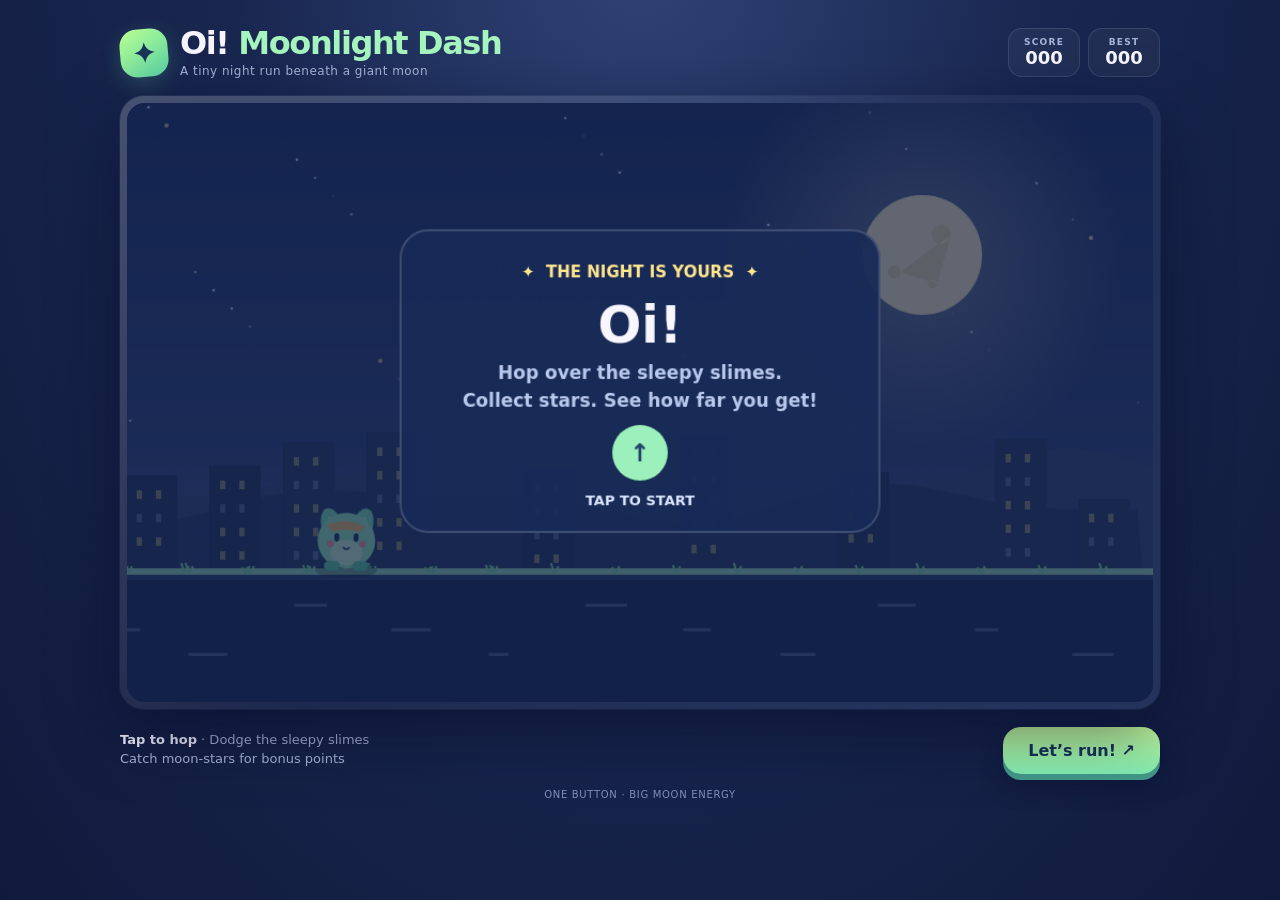
==== index.html @ d4f33e43 "Save source and v2 conversation for issue #2 Run: 42922783078 Generation: 42922783078-1794353758125" ====
<!doctype html>
<html lang="en">
<head>
<meta charset="utf-8"><meta name="viewport" content="width=device-width, initial-scale=1, viewport-fit=cover, user-scalable=no"><meta name="theme-color" content="#101a3c">
<title>Oi! — Moonlight Dash</title>
<style>
:root{color-scheme:dark;--ink:#f7f5ff;--muted:#a9b5d8}*{box-sizing:border-box;-webkit-tap-highlight-color:transparent}html,body{margin:0;min-height:100%;background:#101a3c;color:var(--ink);font-family:ui-rounded,"Trebuchet MS",system-ui,sans-serif;overscroll-behavior:none}body{min-height:100svh;display:flex;justify-content:center;overflow-x:hidden;background:radial-gradient(ellipse at 50% -10%,#304477 0,#192750 45%,#101a3c 100%);padding:env(safe-area-inset-top) 18px env(safe-area-inset-bottom)}.shell{width:min(100%,1040px);padding:clamp(12px,3vh,28px) 0 16px;display:flex;flex-direction:column;align-items:center;gap:clamp(10px,2vh,18px)}.top{width:100%;display:flex;align-items:center;justify-content:space-between;gap:12px}.brand{display:flex;align-items:center;gap:12px}.logo{width:48px;height:48px;border-radius:17px;background:linear-gradient(145deg,#baff92,#58d3a6);display:grid;place-items:center;color:#183558;font-size:27px;font-weight:1000;box-shadow:0 6px 22px #75efb633;transform:rotate(-5deg)}h1{font-size:clamp(22px,5vw,32px);line-height:1;margin:0;letter-spacing:-1.4px}.tagline{font-size:12px;color:var(--muted);margin-top:5px;letter-spacing:.04em}.scoreboard{display:flex;gap:8px}.pill{min-width:72px;padding:8px 13px;border:1px solid #ffffff1b;border-radius:14px;background:#ffffff0b;text-align:center}.pill small{display:block;color:var(--muted);font-size:9px;font-weight:800;letter-spacing:.14em}.pill strong{font-size:18px;line-height:1.2;font-variant-numeric:tabular-nums}.frame{width:100%;position:relative;border-radius:24px;padding:7px;background:linear-gradient(135deg,#ffffff35,#ffffff08 48%,#92b9ff22);box-shadow:0 22px 65px #060e2c99,0 0 0 1px #ffffff12;overflow:hidden}canvas{display:block;width:100%;height:auto;aspect-ratio:960/560;border-radius:18px;background:#172858;touch-action:none}.controls{width:100%;display:flex;align-items:center;justify-content:space-between;gap:14px}.hint{font-size:13px;color:var(--muted);line-height:1.45}.hint b{color:#f4f2ff}.action{font:inherit;font-weight:900;color:#183356;background:linear-gradient(180deg,#c8ff9b,#83edb2);border:0;border-radius:18px;padding:14px 25px;min-width:150px;box-shadow:0 6px 0 #429a8a,0 12px 25px #0a102c77;cursor:pointer;touch-action:manipulation;transition:transform .12s,filter .12s}.action:active{transform:translateY(4px);box-shadow:0 2px 0 #429a8a}.action:focus-visible{outline:3px solid #fff;outline-offset:3px}.foot{color:#8190b8;font-size:10px;text-align:center;letter-spacing:.07em;margin-top:-3px}@media(max-width:600px){body{padding-left:12px;padding-right:12px}.shell{gap:12px;padding-top:12px}.top{gap:6px}.brand{gap:9px;min-width:0}.logo{width:41px;height:41px;flex:0 0 41px;border-radius:14px}h1{font-size:clamp(17px,5vw,24px);letter-spacing:-1px}.tagline{font-size:10px}.pill{min-width:50px;padding:7px 8px}.pill strong{font-size:16px}.scoreboard{gap:5px}.frame{padding:5px;border-radius:19px}canvas{border-radius:15px}.hint{font-size:11px}.action{min-width:132px;padding:13px 19px}}@media(max-height:560px) and (orientation:landscape){.shell{padding-top:7px;gap:8px}.top .logo{width:37px;height:37px}.frame{max-height:calc(100svh - 115px);width:auto;max-width:100%}.frame canvas{height:min(calc((100svh - 125px)*.58),60vh);width:auto;max-width:100%;aspect-ratio:960/560}.foot{display:none}}
</style>
</head>
<body><main class="shell"><header class="top"><div class="brand"><div class="logo">✦</div><div><h1>Oi! <span style="color:#a7f5be">Moonlight Dash</span></h1><div class="tagline">A tiny night run beneath a giant moon</div></div></div><div class="scoreboard"><div class="pill"><small>SCORE</small><strong id="score">000</strong></div><div class="pill"><small>BEST</small><strong id="best">000</strong></div></div></header><div class="frame"><canvas id="game" aria-label="Oi Moonlight Dash game"></canvas></div><section class="controls"><div class="hint" id="hint"><b>Tap to hop</b> · Dodge the sleepy slimes<br>Catch moon-stars for bonus points</div><button class="action" id="play">Let’s run! <span aria-hidden="true">↗</span></button></section><div class="foot">ONE BUTTON · BIG MOON ENERGY</div></main>
<script>
(()=>{'use strict';
const canvas=document.querySelector('#game'),ctx=canvas.getContext('2d');const scoreEl=document.querySelector('#score'),bestEl=document.querySelector('#best'),playBtn=document.querySelector('#play'),hint=document.querySelector('#hint');
const W=960,H=560,ground=435;let state='ready',last=0,elapsed=0,score=0,best=Number(localStorage.getItem('oi-best')||0),speed=330,spawn=1.1,starSpawn=2.2,obstacles=[],stars=[],particles=[];bestEl.textContent=String(best).padStart(3,'0');const player={x:205,y:ground,r:27,vy:0,run:0,blink:0};let dpr=1;
function resize(){dpr=Math.min(devicePixelRatio||1,2);canvas.width=W*dpr;canvas.height=H*dpr;ctx.setTransform(dpr,0,0,dpr,0,0)}addEventListener('resize',resize,{passive:true});resize();function rand(a,b){return a+Math.random()*(b-a)}
function reset(){score=0;speed=330;spawn=.9;starSpawn=1.7;elapsed=0;obstacles=[];stars=[];particles=[];player.y=ground;player.vy=0;player.run=0;player.blink=0;scoreEl.textContent='000'}
function start(){if(state==='run')return;reset();state='run';playBtn.textContent='Jump!  ↑';hint.innerHTML='<b>Tap anywhere</b> · or press space';jump();last=performance.now()}
function jump(){if(state==='ready'){start();return}if(state!=='run')return;if(player.y>=ground-1){player.vy=-710;burst(player.x,player.y-15,'#c7ff9a',7,130)}}
function endGame(){state='over';const val=Math.floor(score);if(val>best){best=val;localStorage.setItem('oi-best',best);bestEl.textContent=String(best).padStart(3,'0')}playBtn.textContent='Run it back ↻';hint.innerHTML='<b>Oof! One more try?</b> · Tap to hop over the slimes';burst(player.x,player.y-18,'#ffb3a5',18,260)}
playBtn.addEventListener('click',()=>state==='run'?jump():start());canvas.addEventListener('pointerdown',e=>{e.preventDefault();if(state==='ready'||state==='over')start();else jump()},{passive:false});addEventListener('keydown',e=>{if(['Space','ArrowUp','KeyW'].includes(e.code)){e.preventDefault();if(state!=='run')start();else jump()}if(e.code==='Enter'&&state!=='run')start()});
function burst(x,y,color,n=8,power=150){for(let i=0;i<n;i++){let a=rand(-Math.PI,0);particles.push({x,y,vx:Math.cos(a)*rand(power*.25,power),vy:Math.sin(a)*rand(power*.25,power),life:rand(.35,.8),max:.8,color,r:rand(2,5)})}}
function addObstacle(){const tall=Math.random()<.25;obstacles.push({x:W+30,w:tall?54:rand(44,63),h:tall?rand(65,83):rand(34,48),type:tall?'tower':'slime',phase:rand(0,6)})}function addStar(){stars.push({x:W+20,y:rand(270,350),r:13,phase:rand(0,6)})}
function update(dt){elapsed+=dt;player.run+=dt*speed/54;player.blink=Math.max(0,player.blink-dt);if(state==='run'){speed=Math.min(570,330+elapsed*9);score+=dt*(10+elapsed*.8);scoreEl.textContent=String(Math.floor(score)).padStart(3,'0');player.vy+=1750*dt;player.y=Math.min(ground,player.y+player.vy*dt);if(player.y>=ground){player.y=ground;player.vy=0}spawn-=dt;if(spawn<=0){addObstacle();spawn=rand(.95,1.45)*Math.max(.67,1-(speed-330)/1100)}starSpawn-=dt;if(starSpawn<=0){addStar();starSpawn=rand(2,3.2)}obstacles.forEach(o=>o.x-=speed*dt);obstacles=obstacles.filter(o=>o.x+o.w>-30);stars.forEach(s=>s.x-=speed*dt);stars=stars.filter(s=>s.x>-30);
 for(const o of obstacles){const left=player.x-17,right=player.x+17,top=player.y-39,bottom=player.y-1;if(right>o.x+5&&left<o.x+o.w-5&&bottom>ground-o.h+5&&top<ground){endGame();break}}
 for(let i=stars.length-1;i>=0;i--){const s=stars[i],dx=s.x-player.x,dy=s.y-(player.y-23);if(dx*dx+dy*dy<41*41){score+=50;burst(s.x,s.y,'#ffe68a',11,190);stars.splice(i,1)}}}
 for(let i=particles.length-1;i>=0;i--){const p=particles[i];p.x+=p.vx*dt;p.y+=p.vy*dt;p.vy+=390*dt;p.life-=dt;if(p.life<=0)particles.splice(i,1)}}
function rr(x,y,w,h,r){ctx.beginPath();ctx.roundRect(x,y,w,h,r)}
function randStable(i,min,max){return min+Math.abs(Math.sin(i*42.7))*(max-min)}
function drawBackground(t){
 let g=ctx.createLinearGradient(0,0,0,H);g.addColorStop(0,'#1c3268');g.addColorStop(.58,'#31457c');g.addColorStop(1,'#66749b');ctx.fillStyle=g;ctx.fillRect(0,0,W,H);
 const glow=ctx.createRadialGradient(744,142,8,744,142,190);glow.addColorStop(0,'#fff7d755');glow.addColorStop(1,'#fff7d700');ctx.fillStyle=glow;ctx.fillRect(530,0,420,360);ctx.fillStyle='#fff4c9';ctx.beginPath();ctx.arc(744,142,56,0,Math.PI*2);ctx.fill();ctx.fillStyle='#f0dfa9';ctx.beginPath();ctx.arc(762,123,9,0,7);ctx.arc(718,158,6,0,7);ctx.arc(754,169,4,0,7);ctx.fill();
 for(let i=0;i<42;i++){let x=(i*173+37)%W,y=(i*83+21)%310;ctx.globalAlpha=.45+.55*Math.sin(t*1.7+i*2.2);ctx.fillStyle=i%5===0?'#ffe89a':'#dce8ff';ctx.beginPath();ctx.arc(x,y,i%5===0?2.1:1.3,0,Math.PI*2);ctx.fill()}ctx.globalAlpha=1;
 ctx.fillStyle='#344978';ctx.beginPath();ctx.moveTo(0,362);for(let x=0;x<=W;x+=40)ctx.lineTo(x,346+Math.sin(x*.012+t*.22)*17+Math.sin(x*.027)*8);ctx.lineTo(W,H);ctx.lineTo(0,H);ctx.fill();ctx.fillStyle='#283c6b';ctx.beginPath();ctx.moveTo(0,396);for(let x=0;x<=W;x+=35)ctx.lineTo(x,374+Math.sin(x*.013+t*.3+1)*14+Math.cos(x*.023)*7);ctx.lineTo(W,H);ctx.lineTo(0,H);ctx.fill();
 for(let i=0;i<9;i++){let x=((i*147-(t*24)%147)+W)%W-35,h=65+(i*31%65),y=ground-h;ctx.fillStyle=i%2?'#20345f':'#263a65';ctx.fillRect(x,y,48,h);for(let wy=y+14;wy<ground-12;wy+=22)for(let wx=x+10;wx<x+43;wx+=18){ctx.fillStyle=(i+Math.floor(wy/22))%3?'#edda8b88':'#a9ccf15c';ctx.fillRect(wx,wy,5,8)}}
 ctx.fillStyle='#182a50';ctx.fillRect(0,ground,W,H-ground);ctx.fillStyle='#9ee5bb';ctx.fillRect(0,ground,W,6);ctx.fillStyle='#2d4671';ctx.fillRect(0,ground+6,W,5);const off=state==='run'?elapsed*speed*.5:t*32;ctx.fillStyle='#46628c';for(let i=0;i<15;i++){let x=((i*91-off)%1100+1100)%1100-70;ctx.fillRect(x,ground+33+(i%3)*23,randStable(i,16,39),3)}ctx.strokeStyle='#8de4ae';ctx.lineWidth=2;for(let i=0;i<26;i++){let x=((i*57-(state==='run'?elapsed*speed:t*18))%1030+1030)%1030-30;ctx.beginPath();ctx.moveTo(x,ground+5);ctx.lineTo(x-3,ground-1-(i%3)*2);ctx.moveTo(x,ground+5);ctx.lineTo(x+4,ground-2);ctx.stroke()}}
function drawPlayer(t){const px=player.x,py=player.y,inAir=py<ground-2,bob=inAir?0:Math.sin(player.run*1.8)*3,y=py+bob;ctx.globalAlpha=Math.max(.12,.28-(ground-py)*.001);ctx.fillStyle='#08152e';ctx.beginPath();ctx.ellipse(px,ground+2,29-Math.min(15,(ground-py)*.08),7,0,0,Math.PI*2);ctx.fill();ctx.globalAlpha=1;ctx.save();ctx.translate(px,y);ctx.rotate(inAir?-.08:Math.sin(player.run)*.035);ctx.fillStyle='#80edb6';ctx.beginPath();ctx.ellipse(-13,-36,10,19,-.32,0,Math.PI*2);ctx.ellipse(14,-36,10,19,.32,0,Math.PI*2);ctx.fill();ctx.fillStyle='#b4ffce';ctx.beginPath();ctx.ellipse(-13,-37,4,10,-.32,0,Math.PI*2);ctx.ellipse(14,-37,4,10,.32,0,Math.PI*2);ctx.fill();ctx.fillStyle='#a1f7c3';ctx.beginPath();ctx.ellipse(0,-24,27,26,0,0,Math.PI*2);ctx.fill();ctx.fillStyle='#d5ffd9';ctx.beginPath();ctx.ellipse(0,-13,15,12,0,0,Math.PI*2);ctx.fill();ctx.fillStyle='#19365a';ctx.beginPath();ctx.ellipse(-9,-27,2.4,4,0,0,Math.PI*2);ctx.ellipse(9,-27,2.4,4,0,0,Math.PI*2);ctx.fill();ctx.fillStyle='#ff9fa4';ctx.beginPath();ctx.arc(-15,-21,3.2,0,7);ctx.arc(15,-21,3.2,0,7);ctx.fill();ctx.strokeStyle='#315676';ctx.lineWidth=1.8;ctx.beginPath();ctx.moveTo(-3,-18);ctx.quadraticCurveTo(0,-14,3,-18);ctx.stroke();let stride=inAir?0:Math.sin(player.run*2.4)*5;ctx.fillStyle='#63d9a8';rr(-20+stride,-5,15,9,5);ctx.fill();rr(5-stride,-5,15,9,5);ctx.fill();ctx.fillStyle='#ffc86f';ctx.beginPath();ctx.moveTo(-19,-38);ctx.quadraticCurveTo(0,-47,18,-37);ctx.lineTo(10,-32);ctx.quadraticCurveTo(0,-37,-12,-32);ctx.fill();ctx.restore()}
function drawObstacle(o,t){const x=o.x,y=ground-o.h;if(o.type==='slime'){ctx.fillStyle='#ff987f';ctx.beginPath();ctx.moveTo(x,y+o.h);ctx.quadraticCurveTo(x-5,y+o.h-4,x+2,y+o.h-22);ctx.quadraticCurveTo(x+8,y-7,x+o.w*.55,y+3+Math.sin(t*6+o.phase)*2);ctx.quadraticCurveTo(x+o.w+4,y-2,x+o.w,y+o.h);ctx.closePath();ctx.fill();ctx.fillStyle='#813e68';ctx.beginPath();ctx.arc(x+o.w*.36,y+o.h*.52,2.4,0,7);ctx.arc(x+o.w*.68,y+o.h*.52,2.4,0,7);ctx.fill();ctx.strokeStyle='#813e68';ctx.lineWidth=2;ctx.beginPath();ctx.arc(x+o.w*.52,y+o.h*.66,4,0,Math.PI);ctx.stroke();ctx.fillStyle='#ffc5a2';ctx.beginPath();ctx.arc(x+7,y+o.h*.3,3,0,7);ctx.fill()}else{ctx.fillStyle='#de956e';rr(x,y+5,o.w,o.h-5,10);ctx.fill();ctx.fillStyle='#f1b287';rr(x+6,y+9,o.w-12,o.h-18,7);ctx.fill();ctx.fillStyle='#be745f';ctx.beginPath();ctx.arc(x+o.w*.34,y+o.h*.42,2.5,0,7);ctx.arc(x+o.w*.65,y+o.h*.42,2.5,0,7);ctx.fill();ctx.strokeStyle='#aa665a';ctx.lineWidth=2;ctx.beginPath();ctx.arc(x+o.w*.5,y+o.h*.55,4,0,Math.PI);ctx.stroke();ctx.fillStyle='#ffda91';ctx.beginPath();ctx.arc(x+o.w*.72,y+o.h*.2,4,0,7);ctx.fill()}}
function drawStar(s,t){ctx.save();ctx.translate(s.x,s.y+Math.sin(t*4+s.phase)*5);ctx.rotate(Math.sin(t*2+s.phase)*.18);ctx.shadowColor='#ffe88a';ctx.shadowBlur=18;ctx.fillStyle='#ffe383';ctx.beginPath();for(let i=0;i<10;i++){let a=-Math.PI/2+i*Math.PI/5,r=i%2?s.r*.43:s.r;ctx.lineTo(Math.cos(a)*r,Math.sin(a)*r)}ctx.closePath();ctx.fill();ctx.shadowBlur=0;ctx.fillStyle='#fff8c6';ctx.beginPath();ctx.arc(-3,-4,2.7,0,7);ctx.fill();ctx.restore()}
function drawOverlay(){if(state==='run')return;ctx.fillStyle='#101d43a8';ctx.fillRect(0,0,W,H);const px=255,py=state==='ready'?118:135,pw=450,ph=state==='ready'?284:246;ctx.fillStyle='#182a57ef';rr(px,py,pw,ph,27);ctx.fill();ctx.strokeStyle='#ffffff2a';ctx.lineWidth=2;rr(px+1,py+1,pw-2,ph-2,26);ctx.stroke();ctx.textAlign='center';if(state==='ready'){ctx.fillStyle='#ffe68d';ctx.font='bold 15px system-ui';ctx.fillText('✦  THE NIGHT IS YOURS  ✦',480,163);ctx.fillStyle='#f8f6ff';ctx.font='900 48px ui-rounded,system-ui';ctx.fillText('Oi!',480,224);ctx.fillStyle='#b9c9ed';ctx.font='600 17px system-ui';ctx.fillText('Hop over the sleepy slimes.',480,258);ctx.fillText('Collect stars. See how far you get!',480,284);ctx.fillStyle='#9bf0bb';ctx.beginPath();ctx.arc(480,327,26,0,Math.PI*2);ctx.fill();ctx.fillStyle='#25446a';ctx.font='bold 23px system-ui';ctx.fillText('↑',480,335);ctx.fillStyle='#dce6ff';ctx.font='700 13px system-ui';ctx.fillText('TAP TO START',480,376)}else{ctx.fillStyle='#ffae9b';ctx.font='bold 14px system-ui';ctx.fillText('THAT WAS A NICE LITTLE RUN',480,178);ctx.fillStyle='#f8f6ff';ctx.font='900 38px ui-rounded,system-ui';ctx.fillText('Bonk!',480,230);ctx.fillStyle='#bdc9e6';ctx.font='600 16px system-ui';ctx.fillText('You scored',480,263);ctx.fillStyle='#ffe486';ctx.font='900 39px ui-rounded,system-ui';ctx.fillText(String(Math.floor(score)).padStart(3,'0'),480,311);ctx.fillStyle='#a5efbd';ctx.font='bold 13px system-ui';ctx.fillText('TAP TO TRY AGAIN',480,350)}}
function draw(t){drawBackground(t);stars.forEach(s=>drawStar(s,t));obstacles.forEach(o=>drawObstacle(o,t));drawPlayer(t);for(const p of particles){ctx.globalAlpha=Math.max(0,p.life/p.max);ctx.fillStyle=p.color;ctx.beginPath();ctx.arc(p.x,p.y,p.r,0,Math.PI*2);ctx.fill()}ctx.globalAlpha=1;drawOverlay()}
function frame(now){const dt=Math.min(.05,(now-last)/1000||0);last=now;update(dt);draw(now/1000);requestAnimationFrame(frame)}requestAnimationFrame(now=>{last=now;frame(now)});
})();
</script></body></html>
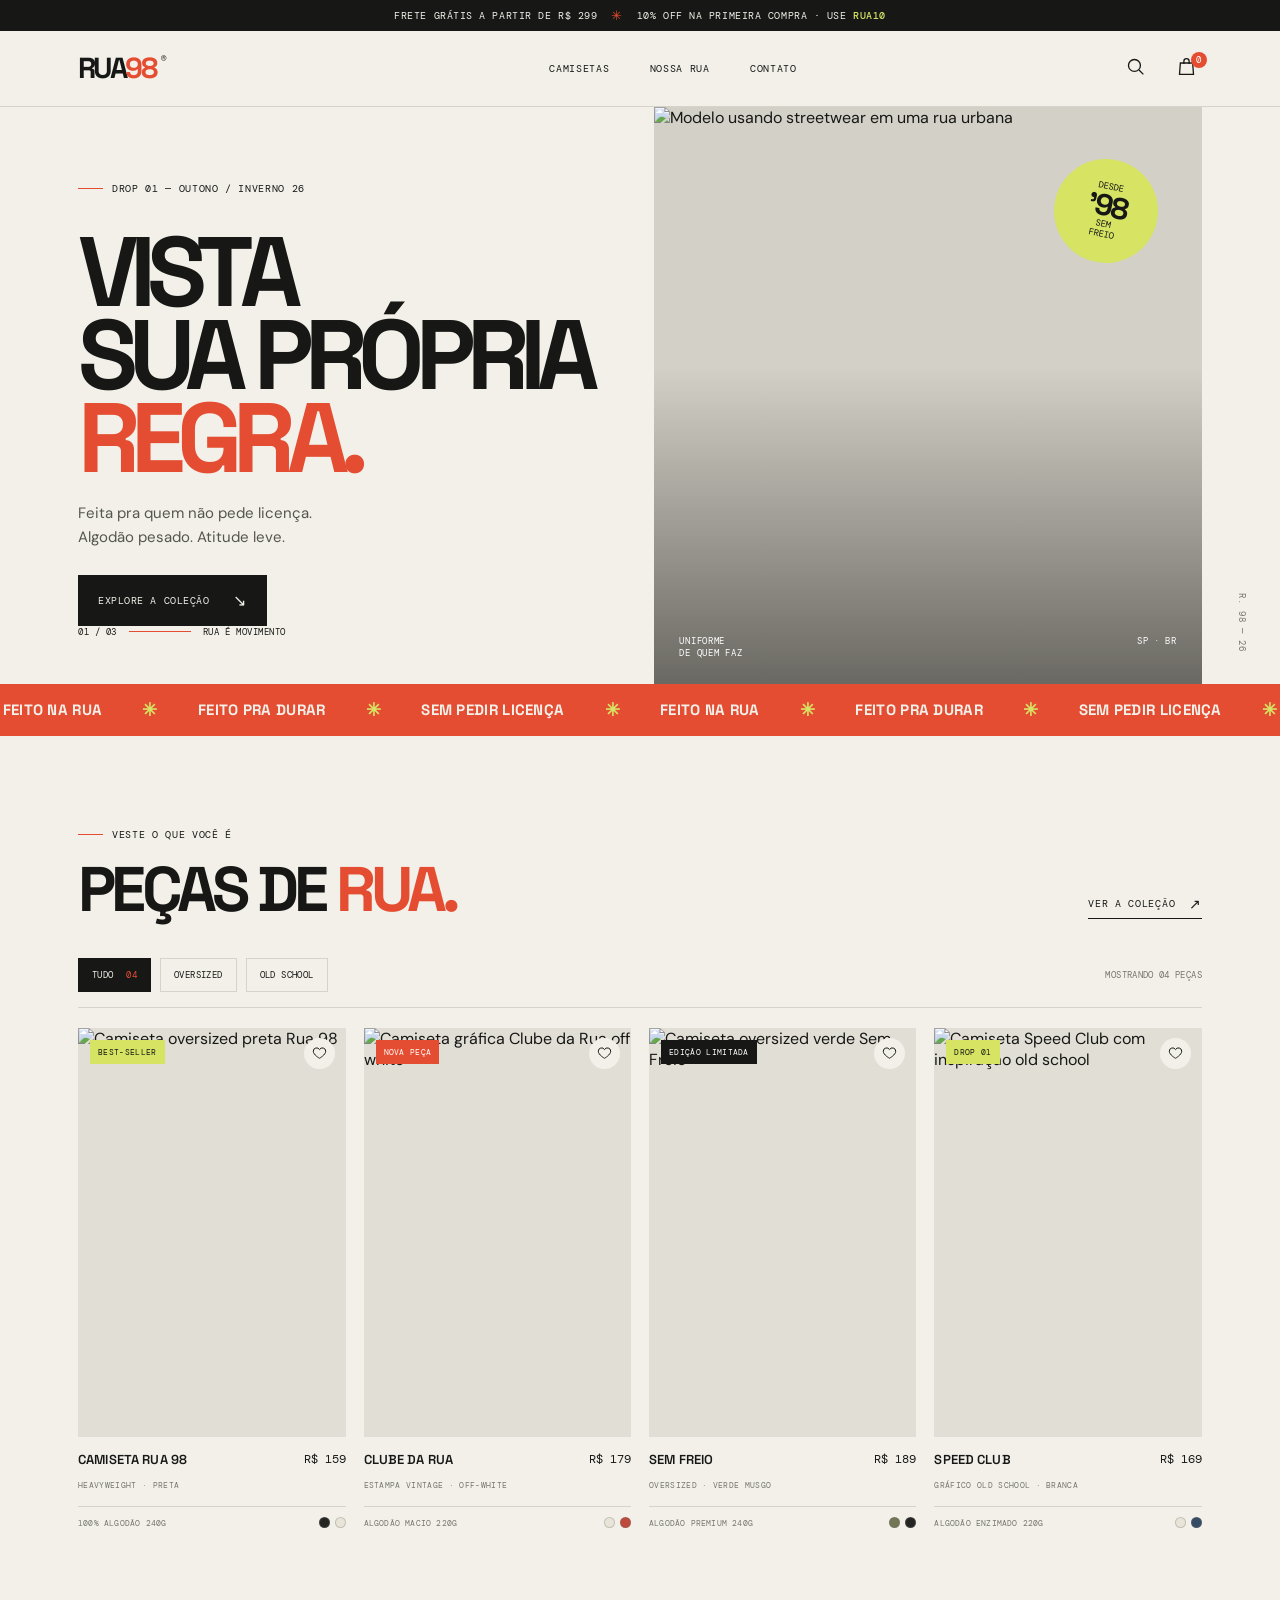
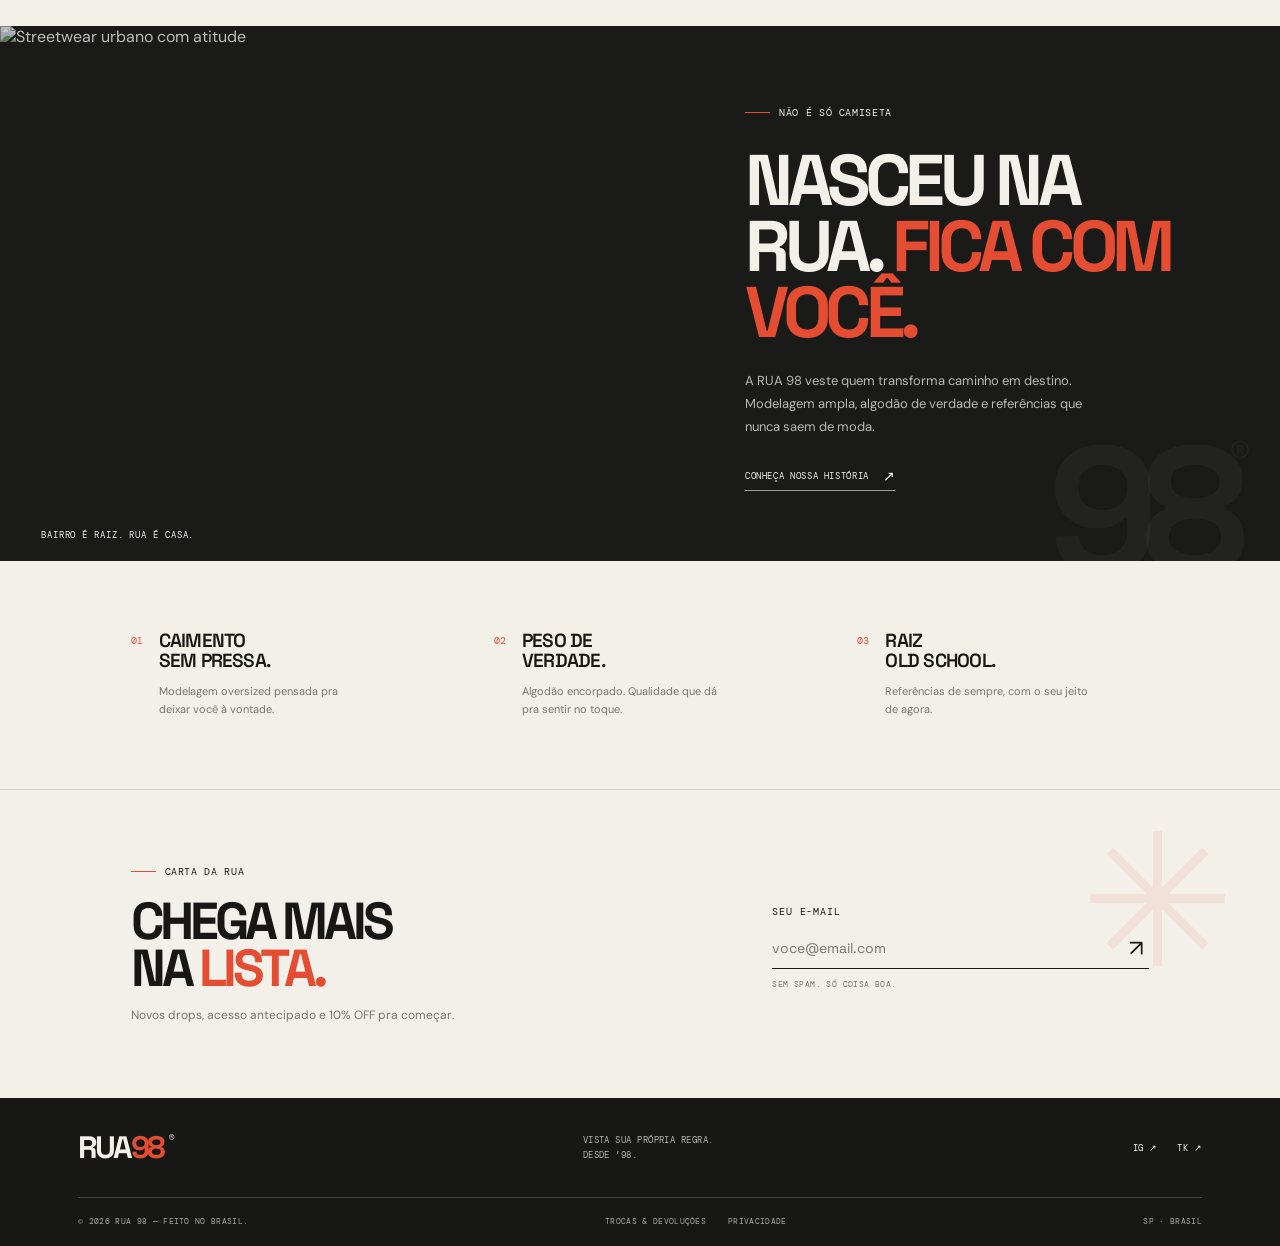
==== commit dbd176da: "Save source and v2 conversation for issue #3 Run: 42922839187 Generation: 42922839187-1794354375295" ====
--- a/index.html
+++ b/index.html
@@ -1,44 +1,52 @@
 <!doctype html>
-<html lang="en">
+<html lang="pt-BR">
 <head>
-<meta charset="utf-8"><meta name="viewport" content="width=device-width, initial-scale=1, viewport-fit=cover, user-scalable=no"><meta name="theme-color" content="#101a3c">
-<title>Oi! — Moonlight Dash</title>
-<style>
-:root{color-scheme:dark;--ink:#f7f5ff;--muted:#a9b5d8}*{box-sizing:border-box;-webkit-tap-highlight-color:transparent}html,body{margin:0;min-height:100%;background:#101a3c;color:var(--ink);font-family:ui-rounded,"Trebuchet MS",system-ui,sans-serif;overscroll-behavior:none}body{min-height:100svh;display:flex;justify-content:center;overflow-x:hidden;background:radial-gradient(ellipse at 50% -10%,#304477 0,#192750 45%,#101a3c 100%);padding:env(safe-area-inset-top) 18px env(safe-area-inset-bottom)}.shell{width:min(100%,1040px);padding:clamp(12px,3vh,28px) 0 16px;display:flex;flex-direction:column;align-items:center;gap:clamp(10px,2vh,18px)}.top{width:100%;display:flex;align-items:center;justify-content:space-between;gap:12px}.brand{display:flex;align-items:center;gap:12px}.logo{width:48px;height:48px;border-radius:17px;background:linear-gradient(145deg,#baff92,#58d3a6);display:grid;place-items:center;color:#183558;font-size:27px;font-weight:1000;box-shadow:0 6px 22px #75efb633;transform:rotate(-5deg)}h1{font-size:clamp(22px,5vw,32px);line-height:1;margin:0;letter-spacing:-1.4px}.tagline{font-size:12px;color:var(--muted);margin-top:5px;letter-spacing:.04em}.scoreboard{display:flex;gap:8px}.pill{min-width:72px;padding:8px 13px;border:1px solid #ffffff1b;border-radius:14px;background:#ffffff0b;text-align:center}.pill small{display:block;color:var(--muted);font-size:9px;font-weight:800;letter-spacing:.14em}.pill strong{font-size:18px;line-height:1.2;font-variant-numeric:tabular-nums}.frame{width:100%;position:relative;border-radius:24px;padding:7px;background:linear-gradient(135deg,#ffffff35,#ffffff08 48%,#92b9ff22);box-shadow:0 22px 65px #060e2c99,0 0 0 1px #ffffff12;overflow:hidden}canvas{display:block;width:100%;height:auto;aspect-ratio:960/560;border-radius:18px;background:#172858;touch-action:none}.controls{width:100%;display:flex;align-items:center;justify-content:space-between;gap:14px}.hint{font-size:13px;color:var(--muted);line-height:1.45}.hint b{color:#f4f2ff}.action{font:inherit;font-weight:900;color:#183356;background:linear-gradient(180deg,#c8ff9b,#83edb2);border:0;border-radius:18px;padding:14px 25px;min-width:150px;box-shadow:0 6px 0 #429a8a,0 12px 25px #0a102c77;cursor:pointer;touch-action:manipulation;transition:transform .12s,filter .12s}.action:active{transform:translateY(4px);box-shadow:0 2px 0 #429a8a}.action:focus-visible{outline:3px solid #fff;outline-offset:3px}.foot{color:#8190b8;font-size:10px;text-align:center;letter-spacing:.07em;margin-top:-3px}@media(max-width:600px){body{padding-left:12px;padding-right:12px}.shell{gap:12px;padding-top:12px}.top{gap:6px}.brand{gap:9px;min-width:0}.logo{width:41px;height:41px;flex:0 0 41px;border-radius:14px}h1{font-size:clamp(17px,5vw,24px);letter-spacing:-1px}.tagline{font-size:10px}.pill{min-width:50px;padding:7px 8px}.pill strong{font-size:16px}.scoreboard{gap:5px}.frame{padding:5px;border-radius:19px}canvas{border-radius:15px}.hint{font-size:11px}.action{min-width:132px;padding:13px 19px}}@media(max-height:560px) and (orientation:landscape){.shell{padding-top:7px;gap:8px}.top .logo{width:37px;height:37px}.frame{max-height:calc(100svh - 115px);width:auto;max-width:100%}.frame canvas{height:min(calc((100svh - 125px)*.58),60vh);width:auto;max-width:100%;aspect-ratio:960/560}.foot{display:none}}
-</style>
+  <meta charset="utf-8">
+  <meta name="viewport" content="width=device-width, initial-scale=1">
+  <meta name="theme-color" content="#f2f0e9">
+  <meta name="description" content="Peças com atitude, feitas pra durar. Descubra a coleção de camisetas oversized e old school da RUA 98.">
+  <link rel="icon" href="data:image/svg+xml,%3Csvg xmlns='http://www.w3.org/2000/svg' viewBox='0 0 64 64'%3E%3Crect width='64' height='64' fill='%23171816'/%3E%3Ctext x='7' y='45' font-size='34' font-family='Arial' font-weight='700' fill='%23e44d32'%3ER98%3C/text%3E%3C/svg%3E">
+  <title>RUA 98 — Vista sua própria regra</title>
+  <link rel="preconnect" href="https://fonts.googleapis.com">
+  <link rel="preconnect" href="https://fonts.gstatic.com" crossorigin>
+  <link href="https://fonts.googleapis.com/css2?family=DM+Mono:wght@400;500&family=DM+Sans:wght@400;500;600;700;800&family=Space+Grotesk:wght@400;500;600;700&display=swap" rel="stylesheet">
+  <link rel="stylesheet" href="styles.css">
 </head>
-<body><main class="shell"><header class="top"><div class="brand"><div class="logo">✦</div><div><h1>Oi! <span style="color:#a7f5be">Moonlight Dash</span></h1><div class="tagline">A tiny night run beneath a giant moon</div></div></div><div class="scoreboard"><div class="pill"><small>SCORE</small><strong id="score">000</strong></div><div class="pill"><small>BEST</small><strong id="best">000</strong></div></div></header><div class="frame"><canvas id="game" aria-label="Oi Moonlight Dash game"></canvas></div><section class="controls"><div class="hint" id="hint"><b>Tap to hop</b> · Dodge the sleepy slimes<br>Catch moon-stars for bonus points</div><button class="action" id="play">Let’s run! <span aria-hidden="true">↗</span></button></section><div class="foot">ONE BUTTON · BIG MOON ENERGY</div></main>
-<script>
-(()=>{'use strict';
-const canvas=document.querySelector('#game'),ctx=canvas.getContext('2d');const scoreEl=document.querySelector('#score'),bestEl=document.querySelector('#best'),playBtn=document.querySelector('#play'),hint=document.querySelector('#hint');
-const W=960,H=560,ground=435;let state='ready',last=0,elapsed=0,score=0,best=Number(localStorage.getItem('oi-best')||0),speed=330,spawn=1.1,starSpawn=2.2,obstacles=[],stars=[],particles=[];bestEl.textContent=String(best).padStart(3,'0');const player={x:205,y:ground,r:27,vy:0,run:0,blink:0};let dpr=1;
-function resize(){dpr=Math.min(devicePixelRatio||1,2);canvas.width=W*dpr;canvas.height=H*dpr;ctx.setTransform(dpr,0,0,dpr,0,0)}addEventListener('resize',resize,{passive:true});resize();function rand(a,b){return a+Math.random()*(b-a)}
-function reset(){score=0;speed=330;spawn=.9;starSpawn=1.7;elapsed=0;obstacles=[];stars=[];particles=[];player.y=ground;player.vy=0;player.run=0;player.blink=0;scoreEl.textContent='000'}
-function start(){if(state==='run')return;reset();state='run';playBtn.textContent='Jump!  ↑';hint.innerHTML='<b>Tap anywhere</b> · or press space';jump();last=performance.now()}
-function jump(){if(state==='ready'){start();return}if(state!=='run')return;if(player.y>=ground-1){player.vy=-710;burst(player.x,player.y-15,'#c7ff9a',7,130)}}
-function endGame(){state='over';const val=Math.floor(score);if(val>best){best=val;localStorage.setItem('oi-best',best);bestEl.textContent=String(best).padStart(3,'0')}playBtn.textContent='Run it back ↻';hint.innerHTML='<b>Oof! One more try?</b> · Tap to hop over the slimes';burst(player.x,player.y-18,'#ffb3a5',18,260)}
-playBtn.addEventListener('click',()=>state==='run'?jump():start());canvas.addEventListener('pointerdown',e=>{e.preventDefault();if(state==='ready'||state==='over')start();else jump()},{passive:false});addEventListener('keydown',e=>{if(['Space','ArrowUp','KeyW'].includes(e.code)){e.preventDefault();if(state!=='run')start();else jump()}if(e.code==='Enter'&&state!=='run')start()});
-function burst(x,y,color,n=8,power=150){for(let i=0;i<n;i++){let a=rand(-Math.PI,0);particles.push({x,y,vx:Math.cos(a)*rand(power*.25,power),vy:Math.sin(a)*rand(power*.25,power),life:rand(.35,.8),max:.8,color,r:rand(2,5)})}}
-function addObstacle(){const tall=Math.random()<.25;obstacles.push({x:W+30,w:tall?54:rand(44,63),h:tall?rand(65,83):rand(34,48),type:tall?'tower':'slime',phase:rand(0,6)})}function addStar(){stars.push({x:W+20,y:rand(270,350),r:13,phase:rand(0,6)})}
-function update(dt){elapsed+=dt;player.run+=dt*speed/54;player.blink=Math.max(0,player.blink-dt);if(state==='run'){speed=Math.min(570,330+elapsed*9);score+=dt*(10+elapsed*.8);scoreEl.textContent=String(Math.floor(score)).padStart(3,'0');player.vy+=1750*dt;player.y=Math.min(ground,player.y+player.vy*dt);if(player.y>=ground){player.y=ground;player.vy=0}spawn-=dt;if(spawn<=0){addObstacle();spawn=rand(.95,1.45)*Math.max(.67,1-(speed-330)/1100)}starSpawn-=dt;if(starSpawn<=0){addStar();starSpawn=rand(2,3.2)}obstacles.forEach(o=>o.x-=speed*dt);obstacles=obstacles.filter(o=>o.x+o.w>-30);stars.forEach(s=>s.x-=speed*dt);stars=stars.filter(s=>s.x>-30);
- for(const o of obstacles){const left=player.x-17,right=player.x+17,top=player.y-39,bottom=player.y-1;if(right>o.x+5&&left<o.x+o.w-5&&bottom>ground-o.h+5&&top<ground){endGame();break}}
- for(let i=stars.length-1;i>=0;i--){const s=stars[i],dx=s.x-player.x,dy=s.y-(player.y-23);if(dx*dx+dy*dy<41*41){score+=50;burst(s.x,s.y,'#ffe68a',11,190);stars.splice(i,1)}}}
- for(let i=particles.length-1;i>=0;i--){const p=particles[i];p.x+=p.vx*dt;p.y+=p.vy*dt;p.vy+=390*dt;p.life-=dt;if(p.life<=0)particles.splice(i,1)}}
-function rr(x,y,w,h,r){ctx.beginPath();ctx.roundRect(x,y,w,h,r)}
-function randStable(i,min,max){return min+Math.abs(Math.sin(i*42.7))*(max-min)}
-function drawBackground(t){
- let g=ctx.createLinearGradient(0,0,0,H);g.addColorStop(0,'#1c3268');g.addColorStop(.58,'#31457c');g.addColorStop(1,'#66749b');ctx.fillStyle=g;ctx.fillRect(0,0,W,H);
- const glow=ctx.createRadialGradient(744,142,8,744,142,190);glow.addColorStop(0,'#fff7d755');glow.addColorStop(1,'#fff7d700');ctx.fillStyle=glow;ctx.fillRect(530,0,420,360);ctx.fillStyle='#fff4c9';ctx.beginPath();ctx.arc(744,142,56,0,Math.PI*2);ctx.fill();ctx.fillStyle='#f0dfa9';ctx.beginPath();ctx.arc(762,123,9,0,7);ctx.arc(718,158,6,0,7);ctx.arc(754,169,4,0,7);ctx.fill();
- for(let i=0;i<42;i++){let x=(i*173+37)%W,y=(i*83+21)%310;ctx.globalAlpha=.45+.55*Math.sin(t*1.7+i*2.2);ctx.fillStyle=i%5===0?'#ffe89a':'#dce8ff';ctx.beginPath();ctx.arc(x,y,i%5===0?2.1:1.3,0,Math.PI*2);ctx.fill()}ctx.globalAlpha=1;
- ctx.fillStyle='#344978';ctx.beginPath();ctx.moveTo(0,362);for(let x=0;x<=W;x+=40)ctx.lineTo(x,346+Math.sin(x*.012+t*.22)*17+Math.sin(x*.027)*8);ctx.lineTo(W,H);ctx.lineTo(0,H);ctx.fill();ctx.fillStyle='#283c6b';ctx.beginPath();ctx.moveTo(0,396);for(let x=0;x<=W;x+=35)ctx.lineTo(x,374+Math.sin(x*.013+t*.3+1)*14+Math.cos(x*.023)*7);ctx.lineTo(W,H);ctx.lineTo(0,H);ctx.fill();
- for(let i=0;i<9;i++){let x=((i*147-(t*24)%147)+W)%W-35,h=65+(i*31%65),y=ground-h;ctx.fillStyle=i%2?'#20345f':'#263a65';ctx.fillRect(x,y,48,h);for(let wy=y+14;wy<ground-12;wy+=22)for(let wx=x+10;wx<x+43;wx+=18){ctx.fillStyle=(i+Math.floor(wy/22))%3?'#edda8b88':'#a9ccf15c';ctx.fillRect(wx,wy,5,8)}}
- ctx.fillStyle='#182a50';ctx.fillRect(0,ground,W,H-ground);ctx.fillStyle='#9ee5bb';ctx.fillRect(0,ground,W,6);ctx.fillStyle='#2d4671';ctx.fillRect(0,ground+6,W,5);const off=state==='run'?elapsed*speed*.5:t*32;ctx.fillStyle='#46628c';for(let i=0;i<15;i++){let x=((i*91-off)%1100+1100)%1100-70;ctx.fillRect(x,ground+33+(i%3)*23,randStable(i,16,39),3)}ctx.strokeStyle='#8de4ae';ctx.lineWidth=2;for(let i=0;i<26;i++){let x=((i*57-(state==='run'?elapsed*speed:t*18))%1030+1030)%1030-30;ctx.beginPath();ctx.moveTo(x,ground+5);ctx.lineTo(x-3,ground-1-(i%3)*2);ctx.moveTo(x,ground+5);ctx.lineTo(x+4,ground-2);ctx.stroke()}}
-function drawPlayer(t){const px=player.x,py=player.y,inAir=py<ground-2,bob=inAir?0:Math.sin(player.run*1.8)*3,y=py+bob;ctx.globalAlpha=Math.max(.12,.28-(ground-py)*.001);ctx.fillStyle='#08152e';ctx.beginPath();ctx.ellipse(px,ground+2,29-Math.min(15,(ground-py)*.08),7,0,0,Math.PI*2);ctx.fill();ctx.globalAlpha=1;ctx.save();ctx.translate(px,y);ctx.rotate(inAir?-.08:Math.sin(player.run)*.035);ctx.fillStyle='#80edb6';ctx.beginPath();ctx.ellipse(-13,-36,10,19,-.32,0,Math.PI*2);ctx.ellipse(14,-36,10,19,.32,0,Math.PI*2);ctx.fill();ctx.fillStyle='#b4ffce';ctx.beginPath();ctx.ellipse(-13,-37,4,10,-.32,0,Math.PI*2);ctx.ellipse(14,-37,4,10,.32,0,Math.PI*2);ctx.fill();ctx.fillStyle='#a1f7c3';ctx.beginPath();ctx.ellipse(0,-24,27,26,0,0,Math.PI*2);ctx.fill();ctx.fillStyle='#d5ffd9';ctx.beginPath();ctx.ellipse(0,-13,15,12,0,0,Math.PI*2);ctx.fill();ctx.fillStyle='#19365a';ctx.beginPath();ctx.ellipse(-9,-27,2.4,4,0,0,Math.PI*2);ctx.ellipse(9,-27,2.4,4,0,0,Math.PI*2);ctx.fill();ctx.fillStyle='#ff9fa4';ctx.beginPath();ctx.arc(-15,-21,3.2,0,7);ctx.arc(15,-21,3.2,0,7);ctx.fill();ctx.strokeStyle='#315676';ctx.lineWidth=1.8;ctx.beginPath();ctx.moveTo(-3,-18);ctx.quadraticCurveTo(0,-14,3,-18);ctx.stroke();let stride=inAir?0:Math.sin(player.run*2.4)*5;ctx.fillStyle='#63d9a8';rr(-20+stride,-5,15,9,5);ctx.fill();rr(5-stride,-5,15,9,5);ctx.fill();ctx.fillStyle='#ffc86f';ctx.beginPath();ctx.moveTo(-19,-38);ctx.quadraticCurveTo(0,-47,18,-37);ctx.lineTo(10,-32);ctx.quadraticCurveTo(0,-37,-12,-32);ctx.fill();ctx.restore()}
-function drawObstacle(o,t){const x=o.x,y=ground-o.h;if(o.type==='slime'){ctx.fillStyle='#ff987f';ctx.beginPath();ctx.moveTo(x,y+o.h);ctx.quadraticCurveTo(x-5,y+o.h-4,x+2,y+o.h-22);ctx.quadraticCurveTo(x+8,y-7,x+o.w*.55,y+3+Math.sin(t*6+o.phase)*2);ctx.quadraticCurveTo(x+o.w+4,y-2,x+o.w,y+o.h);ctx.closePath();ctx.fill();ctx.fillStyle='#813e68';ctx.beginPath();ctx.arc(x+o.w*.36,y+o.h*.52,2.4,0,7);ctx.arc(x+o.w*.68,y+o.h*.52,2.4,0,7);ctx.fill();ctx.strokeStyle='#813e68';ctx.lineWidth=2;ctx.beginPath();ctx.arc(x+o.w*.52,y+o.h*.66,4,0,Math.PI);ctx.stroke();ctx.fillStyle='#ffc5a2';ctx.beginPath();ctx.arc(x+7,y+o.h*.3,3,0,7);ctx.fill()}else{ctx.fillStyle='#de956e';rr(x,y+5,o.w,o.h-5,10);ctx.fill();ctx.fillStyle='#f1b287';rr(x+6,y+9,o.w-12,o.h-18,7);ctx.fill();ctx.fillStyle='#be745f';ctx.beginPath();ctx.arc(x+o.w*.34,y+o.h*.42,2.5,0,7);ctx.arc(x+o.w*.65,y+o.h*.42,2.5,0,7);ctx.fill();ctx.strokeStyle='#aa665a';ctx.lineWidth=2;ctx.beginPath();ctx.arc(x+o.w*.5,y+o.h*.55,4,0,Math.PI);ctx.stroke();ctx.fillStyle='#ffda91';ctx.beginPath();ctx.arc(x+o.w*.72,y+o.h*.2,4,0,7);ctx.fill()}}
-function drawStar(s,t){ctx.save();ctx.translate(s.x,s.y+Math.sin(t*4+s.phase)*5);ctx.rotate(Math.sin(t*2+s.phase)*.18);ctx.shadowColor='#ffe88a';ctx.shadowBlur=18;ctx.fillStyle='#ffe383';ctx.beginPath();for(let i=0;i<10;i++){let a=-Math.PI/2+i*Math.PI/5,r=i%2?s.r*.43:s.r;ctx.lineTo(Math.cos(a)*r,Math.sin(a)*r)}ctx.closePath();ctx.fill();ctx.shadowBlur=0;ctx.fillStyle='#fff8c6';ctx.beginPath();ctx.arc(-3,-4,2.7,0,7);ctx.fill();ctx.restore()}
-function drawOverlay(){if(state==='run')return;ctx.fillStyle='#101d43a8';ctx.fillRect(0,0,W,H);const px=255,py=state==='ready'?118:135,pw=450,ph=state==='ready'?284:246;ctx.fillStyle='#182a57ef';rr(px,py,pw,ph,27);ctx.fill();ctx.strokeStyle='#ffffff2a';ctx.lineWidth=2;rr(px+1,py+1,pw-2,ph-2,26);ctx.stroke();ctx.textAlign='center';if(state==='ready'){ctx.fillStyle='#ffe68d';ctx.font='bold 15px system-ui';ctx.fillText('✦  THE NIGHT IS YOURS  ✦',480,163);ctx.fillStyle='#f8f6ff';ctx.font='900 48px ui-rounded,system-ui';ctx.fillText('Oi!',480,224);ctx.fillStyle='#b9c9ed';ctx.font='600 17px system-ui';ctx.fillText('Hop over the sleepy slimes.',480,258);ctx.fillText('Collect stars. See how far you get!',480,284);ctx.fillStyle='#9bf0bb';ctx.beginPath();ctx.arc(480,327,26,0,Math.PI*2);ctx.fill();ctx.fillStyle='#25446a';ctx.font='bold 23px system-ui';ctx.fillText('↑',480,335);ctx.fillStyle='#dce6ff';ctx.font='700 13px system-ui';ctx.fillText('TAP TO START',480,376)}else{ctx.fillStyle='#ffae9b';ctx.font='bold 14px system-ui';ctx.fillText('THAT WAS A NICE LITTLE RUN',480,178);ctx.fillStyle='#f8f6ff';ctx.font='900 38px ui-rounded,system-ui';ctx.fillText('Bonk!',480,230);ctx.fillStyle='#bdc9e6';ctx.font='600 16px system-ui';ctx.fillText('You scored',480,263);ctx.fillStyle='#ffe486';ctx.font='900 39px ui-rounded,system-ui';ctx.fillText(String(Math.floor(score)).padStart(3,'0'),480,311);ctx.fillStyle='#a5efbd';ctx.font='bold 13px system-ui';ctx.fillText('TAP TO TRY AGAIN',480,350)}}
-function draw(t){drawBackground(t);stars.forEach(s=>drawStar(s,t));obstacles.forEach(o=>drawObstacle(o,t));drawPlayer(t);for(const p of particles){ctx.globalAlpha=Math.max(0,p.life/p.max);ctx.fillStyle=p.color;ctx.beginPath();ctx.arc(p.x,p.y,p.r,0,Math.PI*2);ctx.fill()}ctx.globalAlpha=1;drawOverlay()}
-function frame(now){const dt=Math.min(.05,(now-last)/1000||0);last=now;update(dt);draw(now/1000);requestAnimationFrame(frame)}requestAnimationFrame(now=>{last=now;frame(now)});
-})();
-</script></body></html>
-
+<body>
+  <div class="announcement"><span>FRETE GRÁTIS A PARTIR DE R$ 299</span><span class="announcement-dot">✳</span><span>10% OFF NA PRIMEIRA COMPRA · USE <b>RUA10</b></span></div>
+  <header class="site-header">
+    <button class="icon-btn menu-toggle" aria-label="Abrir menu" aria-expanded="false"><span></span><span></span></button>
+    <a class="wordmark" href="#inicio" aria-label="RUA 98 início">RUA<span>98</span><i>®</i></a>
+    <nav class="main-nav" aria-label="Navegação principal"><a href="#colecao">CAMISETAS</a><a href="#manifesto">NOSSA RUA</a><a href="#footer">CONTATO</a></nav>
+    <div class="header-actions"><button class="icon-btn search-toggle" aria-label="Buscar produtos"><svg viewBox="0 0 24 24"><circle cx="10.8" cy="10.8" r="6.8"/><path d="m16 16 5 5"/></svg></button><button class="icon-btn cart-toggle" aria-label="Abrir sacola"><svg viewBox="0 0 24 24"><path d="M5 8h14l1 13H4L5 8Z"/><path d="M9 9V6a3 3 0 0 1 6 0v3"/></svg><span class="cart-count">0</span></button></div>
+  </header>
+  <div class="search-panel"><label for="search-input">O que você procura?</label><div class="search-row"><input id="search-input" type="search" placeholder="Ex: oversized preta"><button class="search-submit">BUSCAR ↗</button></div></div>
+  <main>
+    <section class="hero" id="inicio">
+      <div class="hero-copy"><div class="eyebrow"><span class="eyebrow-line"></span> DROP 01 — OUTONO / INVERNO 26</div><h1>VISTA<br>SUA PRÓPRIA<br><span>REGRA.</span></h1><p>Feita pra quem não pede licença.<br>Algodão pesado. Atitude leve.</p><a class="button button-dark" href="#colecao">EXPLORE A COLEÇÃO <span>↘</span></a><div class="hero-footnote"><span>01 / 03</span><span class="hero-footnote-line"></span><span>RUA É MOVIMENTO</span></div></div>
+      <div class="hero-image"><img src="https://images.unsplash.com/photo-1529139574466-a303027c1d8b?auto=format&fit=crop&w=1400&q=85" alt="Modelo usando streetwear em uma rua urbana"><div class="hero-sticker"><span>DESDE</span><b>’98</b><span>SEM<br>FREIO</span></div><div class="hero-image-caption"><span>UNIFORME<br>DE QUEM FAZ</span><span>SP · BR</span></div></div>
+      <div class="hero-index">R. 98 — 26</div>
+    </section>
+    <div class="ticker" aria-label="Feito na rua, feito pra durar"><div class="ticker-track"><span>FEITO NA RUA</span><b>✳</b><span>FEITO PRA DURAR</span><b>✳</b><span>SEM PEDIR LICENÇA</span><b>✳</b><span>FEITO NA RUA</span><b>✳</b><span>FEITO PRA DURAR</span><b>✳</b><span>SEM PEDIR LICENÇA</span><b>✳</b></div></div>
+    <section class="collection section-wrap" id="colecao">
+      <div class="section-heading"><div><div class="eyebrow"><span class="eyebrow-line"></span> VESTE O QUE VOCÊ É</div><h2>PEÇAS DE <span>RUA.</span></h2></div><a class="text-link desktop-link" href="#colecao">VER A COLEÇÃO <span>↗</span></a></div>
+      <div class="collection-toolbar"><div class="filter-list" role="group" aria-label="Filtrar produtos"><button class="filter-chip active" data-filter="todos">TUDO <span>04</span></button><button class="filter-chip" data-filter="oversized">OVERSIZED</button><button class="filter-chip" data-filter="old-school">OLD SCHOOL</button></div><span class="results-count">MOSTRANDO 04 PEÇAS</span></div>
+      <div class="product-grid" id="product-grid">
+        <article class="product-card" data-category="oversized" data-name="camiseta rua 98 heavyweight preta"><div class="product-image"><img src="https://images.unsplash.com/photo-1521572163474-6864f9cf17ab?auto=format&fit=crop&w=800&q=80" alt="Camiseta oversized preta Rua 98" loading="lazy"><span class="product-tag">BEST-SELLER</span><button class="favorite-btn" aria-label="Favoritar Camiseta Rua 98"><svg viewBox="0 0 24 24"><path d="M20.8 8.7c0 5.2-8.8 10-8.8 10s-8.8-4.8-8.8-10a4.7 4.7 0 0 1 8.8-2.2 4.7 4.7 0 0 1 8.8 2.2Z"/></svg></button><button class="quick-add" data-product="0">ADICIONAR À SACOLA <span>＋</span></button></div><div class="product-info"><div><h3>CAMISETA RUA 98</h3><span class="product-subtitle">HEAVYWEIGHT · PRETA</span></div><span class="product-price">R$ 159</span></div><div class="product-meta"><span>100% ALGODÃO 240G</span><span class="swatches"><i class="swatch black"></i><i class="swatch cream"></i></span></div></article>
+        <article class="product-card" data-category="old-school" data-name="camiseta clube da rua off white"><div class="product-image"><img src="https://images.unsplash.com/photo-1523381210434-271e8be1f52b?auto=format&fit=crop&w=800&q=80" alt="Camiseta gráfica Clube da Rua off white" loading="lazy"><span class="product-tag tag-new">NOVA PEÇA</span><button class="favorite-btn" aria-label="Favoritar Camiseta Clube da Rua"><svg viewBox="0 0 24 24"><path d="M20.8 8.7c0 5.2-8.8 10-8.8 10s-8.8-4.8-8.8-10a4.7 4.7 0 0 1 8.8-2.2 4.7 4.7 0 0 1 8.8 2.2Z"/></svg></button><button class="quick-add" data-product="1">ADICIONAR À SACOLA <span>＋</span></button></div><div class="product-info"><div><h3>CLUBE DA RUA</h3><span class="product-subtitle">ESTAMPA VINTAGE · OFF-WHITE</span></div><span class="product-price">R$ 179</span></div><div class="product-meta"><span>ALGODÃO MACIO 220G</span><span class="swatches"><i class="swatch cream"></i><i class="swatch red"></i></span></div></article>
+        <article class="product-card" data-category="oversized" data-name="camiseta sem freio oversized verde"><div class="product-image"><img src="https://images.unsplash.com/photo-1503342217505-b0a15ec3261c?auto=format&fit=crop&w=800&q=80" alt="Camiseta oversized verde Sem Freio" loading="lazy"><span class="product-tag tag-limited">EDIÇÃO LIMITADA</span><button class="favorite-btn" aria-label="Favoritar Camiseta Sem Freio"><svg viewBox="0 0 24 24"><path d="M20.8 8.7c0 5.2-8.8 10-8.8 10s-8.8-4.8-8.8-10a4.7 4.7 0 0 1 8.8-2.2 4.7 4.7 0 0 1 8.8 2.2Z"/></svg></button><button class="quick-add" data-product="2">ADICIONAR À SACOLA <span>＋</span></button></div><div class="product-info"><div><h3>SEM FREIO</h3><span class="product-subtitle">OVERSIZED · VERDE MUSGO</span></div><span class="product-price">R$ 189</span></div><div class="product-meta"><span>ALGODÃO PREMIUM 240G</span><span class="swatches"><i class="swatch green"></i><i class="swatch black"></i></span></div></article>
+        <article class="product-card" data-category="old-school" data-name="camiseta speed club old school branca"><div class="product-image"><img src="https://images.unsplash.com/photo-1551488831-00ddcb6c6bd3?auto=format&fit=crop&w=800&q=80" alt="Camiseta Speed Club com inspiração old school" loading="lazy"><span class="product-tag">DROP 01</span><button class="favorite-btn" aria-label="Favoritar Camiseta Speed Club"><svg viewBox="0 0 24 24"><path d="M20.8 8.7c0 5.2-8.8 10-8.8 10s-8.8-4.8-8.8-10a4.7 4.7 0 0 1 8.8-2.2 4.7 4.7 0 0 1 8.8 2.2Z"/></svg></button><button class="quick-add" data-product="3">ADICIONAR À SACOLA <span>＋</span></button></div><div class="product-info"><div><h3>SPEED CLUB</h3><span class="product-subtitle">GRÁFICO OLD SCHOOL · BRANCA</span></div><span class="product-price">R$ 169</span></div><div class="product-meta"><span>ALGODÃO ENZIMADO 220G</span><span class="swatches"><i class="swatch cream"></i><i class="swatch blue"></i></span></div></article>
+      </div>
+      <div class="empty-products" hidden>NENHUMA PEÇA ENCONTRADA. <button class="clear-search">LIMPAR BUSCA ↗</button></div>
+      <a class="button button-outline mobile-collection-link" href="#colecao">VER TODAS AS PEÇAS ↗</a>
+    </section>
+    <section class="manifesto" id="manifesto"><div class="manifesto-image"><img src="https://images.unsplash.com/photo-1529139574466-a303027c1d8b?auto=format&fit=crop&w=1200&q=80" alt="Streetwear urbano com atitude" loading="lazy"><span class="image-label">BAIRRO É RAIZ. RUA É CASA.</span></div><div class="manifesto-copy"><div class="eyebrow"><span class="eyebrow-line"></span> NÃO É SÓ CAMISETA</div><h2>NASCEU NA<br>RUA. <span>FICA COM<br>VOCÊ.</span></h2><p>A RUA 98 veste quem transforma caminho em destino. Modelagem ampla, algodão de verdade e referências que nunca saem de moda.</p><a class="text-link" href="#footer">CONHEÇA NOSSA HISTÓRIA <span>↗</span></a><div class="manifesto-mark">98<span>®</span></div></div></section>
+    <section class="values"><div><span class="value-number">01</span><h3>CAIMENTO<br>SEM PRESSA.</h3><p>Modelagem oversized pensada pra deixar você à vontade.</p></div><div><span class="value-number">02</span><h3>PESO DE<br>VERDADE.</h3><p>Algodão encorpado. Qualidade que dá pra sentir no toque.</p></div><div><span class="value-number">03</span><h3>RAIZ<br>OLD SCHOOL.</h3><p>Referências de sempre, com o seu jeito de agora.</p></div></section>
+    <section class="newsletter"><div><div class="eyebrow"><span class="eyebrow-line"></span> CARTA DA RUA</div><h2>CHEGA MAIS<br>NA <span>LISTA.</span></h2><p>Novos drops, acesso antecipado e 10% OFF pra começar.</p></div><form class="newsletter-form"><label for="email">SEU E-MAIL</label><div class="email-row"><input type="email" id="email" placeholder="voce@email.com" required><button type="submit" aria-label="Cadastrar e-mail">↗</button></div><span class="form-note">SEM SPAM. SÓ COISA BOA.</span></form><span class="newsletter-star">✳</span></section>
+  </main>
+  <footer id="footer"><div class="footer-top"><a class="wordmark footer-logo" href="#inicio">RUA<span>98</span><i>®</i></a><p>VISTA SUA PRÓPRIA REGRA.<br>DESDE ’98.</p><div class="social-links"><a href="#footer" aria-label="Instagram">IG ↗</a><a href="#footer" aria-label="TikTok">TK ↗</a></div></div><div class="footer-bottom"><span>© 2026 RUA 98 — FEITO NO BRASIL.</span><div><a href="#footer">TROCAS & DEVOLUÇÕES</a><a href="#footer">PRIVACIDADE</a></div><span>SP · BRASIL</span></div></footer>
+  <div class="drawer-scrim"></div><aside class="cart-drawer" aria-label="Sacola de compras" aria-hidden="true"><div class="drawer-header"><div><span class="eyebrow">SEU PRÓXIMO UNIFORME</span><h2>SACOLA <span class="drawer-item-count">(0)</span></h2></div><button class="close-drawer" aria-label="Fechar sacola">×</button></div><div class="cart-items"></div><div class="cart-empty"><span>✳</span><h3>SUA SACOLA<br>ESTÁ VAZIA.</h3><p>Tem muita rua pra explorar.</p><button class="button button-dark continue-shopping">VER AS PEÇAS ↗</button></div><div class="cart-footer"><div class="shipping-progress"><span>FRETE GRÁTIS A PARTIR DE R$ 299</span><div class="progress-track"><i></i></div></div><div class="subtotal"><span>SUBTOTAL</span><b>R$ 0</b></div><button class="button button-dark checkout-btn">FINALIZAR COMPRA <span>↗</span></button><span class="checkout-note">FRETE E DESCONTOS CALCULADOS NO CHECKOUT</span></div></aside>
+  <div class="toast" role="status" aria-live="polite"></div>
+  <script src="app.js"></script>
+</body>
+</html>
--- a/styles.css
+++ b/styles.css
@@ -0,0 +1,6 @@
+@import url('https://fonts.googleapis.com/css2?family=Archivo+Black&display=swap');
+:root{--paper:#f2f0e9;--ink:#171816;--muted:#77776f;--red:#e44d32;--line:#d5d3ca;--green:#d6e363;--mono:'DM Mono',monospace;--sans:'DM Sans',sans-serif;--display:'Space Grotesk',sans-serif}*{box-sizing:border-box}html{scroll-behavior:smooth;scroll-padding-top:82px}body{margin:0;background:var(--paper);color:var(--ink);font-family:var(--sans);-webkit-font-smoothing:antialiased}button,input{font:inherit}button,a{-webkit-tap-highlight-color:transparent}a{color:inherit;text-decoration:none}button{color:inherit}.announcement{height:31px;background:var(--ink);color:var(--paper);display:flex;align-items:center;justify-content:center;gap:14px;font:10px var(--mono);letter-spacing:.055em}.announcement b{color:var(--green);font-weight:500}.announcement-dot{color:var(--red);font-size:13px}.site-header{height:76px;padding:0 6.1%;display:flex;align-items:center;justify-content:space-between;border-bottom:1px solid var(--line);position:relative;z-index:10;background:var(--paper)}.wordmark{font:700 29px/.9 var(--display);letter-spacing:-.09em;position:relative}.wordmark span{color:var(--red)}.wordmark i{font:9px var(--mono);position:absolute;right:-11px;top:-3px;letter-spacing:0}.main-nav{display:flex;gap:40px;margin-left:70px}.main-nav a,.text-link{font:10px var(--mono);letter-spacing:.07em}.main-nav a{transition:color .2s}.main-nav a:hover,.text-link:hover{color:var(--red)}.header-actions{display:flex;align-items:center;gap:21px}.icon-btn{width:30px;height:34px;background:none;border:0;padding:4px;cursor:pointer;position:relative}.icon-btn svg{width:21px;height:21px;fill:none;stroke:currentColor;stroke-width:1.5}.cart-count{position:absolute;right:-5px;top:0;width:16px;height:16px;border-radius:50%;background:var(--red);color:white;display:grid;place-items:center;font:9px var(--mono)}.menu-toggle{display:none}.search-panel{display:none;position:absolute;z-index:12;top:107px;left:0;right:0;background:var(--paper);padding:24px 12%;border-bottom:1px solid var(--line);box-shadow:0 15px 25px #17181612}.search-panel.open{display:block}.search-panel label,.newsletter-form label{font:10px var(--mono);letter-spacing:.08em}.search-row{display:flex;border-bottom:1px solid var(--ink);margin-top:7px}.search-row input{border:0;background:none;outline:0;flex:1;padding:13px 0;font:20px var(--display)}.search-submit{border:0;background:none;font:10px var(--mono);cursor:pointer}.hero{padding:0 6.1%;min-height:570px;display:grid;grid-template-columns:1fr .95fr;position:relative;overflow:hidden}.hero-copy{padding:75px 0 46px;display:flex;flex-direction:column;align-items:flex-start;z-index:1}.eyebrow{display:flex;align-items:center;gap:9px;font:10px var(--mono);letter-spacing:.065em}.eyebrow-line{width:25px;height:1px;background:var(--red)}h1,h2,h3,p{margin-top:0}.hero h1{font:700 clamp(58px,7.7vw,107px)/.84 var(--display);letter-spacing:-.09em;margin:36px 0 23px}.hero h1 span{color:var(--red)}.hero-copy>p{font-size:15px;line-height:1.55;color:#55554f;margin-bottom:26px}.button{min-height:51px;padding:0 19px;display:inline-flex;align-items:center;justify-content:center;gap:24px;border:1px solid var(--ink);font:10px var(--mono);letter-spacing:.055em;cursor:pointer;transition:background .2s,color .2s,border .2s}.button-dark{background:var(--ink);color:var(--paper)}.button-dark:hover{background:var(--red);border-color:var(--red)}.button span{font-size:16px}.hero-footnote{display:flex;align-items:center;gap:12px;margin-top:auto;font:9px var(--mono);letter-spacing:.06em}.hero-footnote-line{height:1px;width:62px;background:var(--red)}.hero-image{position:relative;overflow:hidden;background:#d3d0c7;min-height:570px}.hero-image>img{width:100%;height:100%;position:absolute;inset:0;object-fit:cover;object-position:center 36%;filter:saturate(.78)}.hero-image:after{content:'';position:absolute;inset:45% 0 0;background:linear-gradient(transparent,#14130f8c)}.hero-sticker{width:104px;height:104px;border-radius:50%;background:var(--green);position:absolute;z-index:2;right:8%;top:9%;display:flex;flex-direction:column;justify-content:center;align-items:center;transform:rotate(12deg);font:9px var(--mono);line-height:1.1;text-align:center}.hero-sticker b{font:700 30px/.95 var(--display);letter-spacing:-.09em}.hero-image-caption{position:absolute;z-index:2;bottom:25px;left:25px;right:25px;display:flex;justify-content:space-between;color:#fff;font:9px/1.35 var(--mono);letter-spacing:.08em}.hero-index{position:absolute;right:2.5%;bottom:32px;writing-mode:vertical-rl;font:9px var(--mono);letter-spacing:.1em;color:var(--muted)}.ticker{height:52px;background:var(--red);overflow:hidden;display:flex;align-items:center;color:var(--paper)}.ticker-track{white-space:nowrap;display:flex;align-items:center;justify-content:space-around;min-width:100%;gap:35px;font:700 15px var(--display);letter-spacing:.02em;animation:marquee 26s linear infinite}.ticker-track b{font-size:18px;color:var(--green)}@keyframes marquee{to{transform:translateX(-22%)}}.section-wrap{padding:92px 6.1% 98px}.section-heading{display:flex;justify-content:space-between;align-items:flex-end}.section-heading h2,.manifesto h2,.newsletter h2{font:700 clamp(40px,5vw,63px)/.92 var(--display);letter-spacing:-.075em;margin:20px 0 0}.section-heading h2 span,.manifesto h2 span,.newsletter h2 span{color:var(--red)}.text-link{display:inline-flex;align-items:center;gap:14px;padding-bottom:5px;border-bottom:1px solid var(--ink)}.text-link span{font-size:14px}.collection-toolbar{display:flex;align-items:center;justify-content:space-between;margin:39px 0 20px;border-bottom:1px solid var(--line);padding-bottom:15px}.filter-list{display:flex;gap:9px}.filter-chip{border:1px solid var(--line);background:transparent;padding:10px 13px;font:9px var(--mono);letter-spacing:.045em;cursor:pointer;transition:.2s}.filter-chip span{margin-left:7px;color:var(--red)}.filter-chip.active,.filter-chip:hover{background:var(--ink);border-color:var(--ink);color:var(--paper)}.results-count{font:9px var(--mono);color:var(--muted);letter-spacing:.04em}.product-grid{display:grid;grid-template-columns:repeat(4,1fr);gap:18px}.product-card{min-width:0}.product-image{height:clamp(240px,32vw,420px);position:relative;overflow:hidden;background:#e1ded5}.product-image>img{width:100%;height:100%;display:block;object-fit:cover;transition:transform .65s cubic-bezier(.2,.7,.2,1);filter:saturate(.78)}.product-card:hover .product-image>img{transform:scale(1.045)}.product-tag{position:absolute;left:12px;top:12px;background:var(--green);padding:7px 8px;font:8px var(--mono);letter-spacing:.04em}.tag-new{background:var(--red);color:white}.tag-limited{background:var(--ink);color:white}.favorite-btn{position:absolute;right:11px;top:10px;width:31px;height:31px;background:var(--paper);border:0;border-radius:50%;display:grid;place-items:center;cursor:pointer}.favorite-btn svg{width:17px;height:17px;fill:none;stroke:var(--ink);stroke-width:1.4}.favorite-btn.active svg{fill:var(--red);stroke:var(--red)}.quick-add{position:absolute;bottom:0;left:0;right:0;transform:translateY(101%);height:44px;background:var(--ink);color:white;border:0;padding:0 13px;display:flex;align-items:center;justify-content:space-between;font:9px var(--mono);letter-spacing:.06em;cursor:pointer;transition:transform .25s}.product-card:hover .quick-add,.quick-add:focus{transform:translateY(0)}.quick-add:hover{background:var(--red)}.quick-add span{font-size:17px}.product-info{display:flex;justify-content:space-between;gap:9px;margin-top:14px;align-items:flex-start}.product-info h3{font:600 13px var(--display);letter-spacing:.01em;margin:0 0 4px}.product-subtitle{font:8px var(--mono);letter-spacing:.04em;color:var(--muted)}.product-price{font:12px var(--mono);white-space:nowrap}.product-meta{display:flex;align-items:center;justify-content:space-between;margin-top:13px;padding-top:10px;border-top:1px solid var(--line);font:8px var(--mono);color:var(--muted);letter-spacing:.025em}.swatches{display:flex;gap:5px}.swatch{width:11px;height:11px;border-radius:50%;border:1px solid #7775}.swatch.black{background:#242522}.swatch.cream{background:#e8e4d8}.swatch.red{background:#bd4a3a}.swatch.green{background:#737656}.swatch.blue{background:#344a65}.empty-products{text-align:center;padding:70px;font:12px var(--mono)}.clear-search{display:block;margin:16px auto 0;background:none;border:0;border-bottom:1px solid;font:10px var(--mono);padding:7px;cursor:pointer}.mobile-collection-link{display:none}.manifesto{min-height:530px;background:#1a1b18;color:var(--paper);display:grid;grid-template-columns:1.05fr .95fr}.manifesto-image{position:relative;min-height:530px;overflow:hidden}.manifesto-image img{width:100%;height:100%;position:absolute;object-fit:cover;filter:saturate(.55) brightness(.78)}.image-label{position:absolute;bottom:20px;left:6.1%;font:9px var(--mono);letter-spacing:.1em}.manifesto-copy{position:relative;padding:80px 10% 70px 12%;overflow:hidden}.manifesto h2{font-size:clamp(47px,5.6vw,74px);margin:29px 0 24px}.manifesto-copy>p{max-width:345px;color:#b9b8b1;font-size:13px;line-height:1.75;margin-bottom:25px}.manifesto .text-link{border-color:#9c9b95;font-size:9px}.manifesto-mark{position:absolute;right:8%;bottom:-31px;color:#ffffff0a;font:700 180px/.9 var(--display);letter-spacing:-.1em}.manifesto-mark span{font:30px var(--mono);vertical-align:top}.values{display:grid;grid-template-columns:repeat(3,1fr);padding:70px 10.2%;gap:7%;border-bottom:1px solid var(--line)}.values>div{position:relative;padding-left:28px}.value-number{position:absolute;left:0;top:3px;color:var(--red);font:10px var(--mono)}.values h3{font:600 19px/1.05 var(--display);letter-spacing:-.04em;margin:0 0 12px}.values p{font-size:11px;color:var(--muted);line-height:1.6;margin:0;max-width:210px}.newsletter{position:relative;padding:75px 10.2%;display:flex;align-items:center;justify-content:space-between;overflow:hidden}.newsletter h2{font-size:52px;margin:20px 0 14px}.newsletter>div>p{font-size:12px;color:var(--muted);margin:0}.newsletter-form{width:37%;max-width:400px;position:relative;z-index:1}.email-row{display:flex;border-bottom:1px solid var(--ink);margin-top:8px}.email-row input{flex:1;min-width:0;border:0;outline:0;background:none;padding:11px 0;font:14px var(--display)}.email-row button{border:0;background:none;font-size:23px;cursor:pointer}.form-note{font:8px var(--mono);color:var(--muted);display:block;margin-top:10px;letter-spacing:.05em}.newsletter-star{position:absolute;right:3.5%;top:20px;color:#e44d3217;font-size:185px;line-height:1}footer{background:var(--ink);color:var(--paper);padding:35px 6.1% 20px}.footer-top{display:flex;align-items:center;justify-content:space-between;padding-bottom:35px;border-bottom:1px solid #ffffff2b}.footer-logo{font-size:31px}.footer-top p{font:9px/1.6 var(--mono);letter-spacing:.05em;color:#b5b4ac;margin:0}.social-links{display:flex;gap:20px}.social-links a,.footer-bottom{font:9px var(--mono);letter-spacing:.04em}.social-links a:hover,.footer-bottom a:hover{color:var(--green)}.footer-bottom{padding-top:18px;display:flex;justify-content:space-between;color:#a6a69e;font-size:8px}.footer-bottom div{display:flex;gap:22px}.drawer-scrim{position:fixed;inset:0;background:#111b;z-index:30;opacity:0;visibility:hidden;transition:.25s}.cart-drawer{position:fixed;z-index:31;right:0;top:0;height:100dvh;width:min(450px,100%);background:var(--paper);transform:translateX(102%);transition:transform .3s ease;display:flex;flex-direction:column;padding:27px 28px}.cart-open .drawer-scrim{opacity:1;visibility:visible}.cart-open .cart-drawer{transform:translateX(0)}.drawer-header{display:flex;justify-content:space-between;align-items:flex-start;border-bottom:1px solid var(--line);padding-bottom:19px}.drawer-header .eyebrow{font-size:8px}.drawer-header h2{font:700 29px var(--display);letter-spacing:-.06em;margin:11px 0 0}.drawer-header h2 span{font:12px var(--mono);color:var(--muted);letter-spacing:0}.close-drawer{font-size:30px;background:none;border:0;cursor:pointer;font-weight:300}.cart-items{overflow:auto;flex:1}.cart-line{display:grid;grid-template-columns:78px 1fr auto;gap:14px;padding:17px 0;border-bottom:1px solid var(--line)}.cart-line img{width:78px;height:96px;object-fit:cover;background:#ddd}.cart-line h3{font:600 12px var(--display);margin:2px 0 6px}.cart-line p{font:8px var(--mono);color:var(--muted);margin:0}.cart-line-price{font:11px var(--mono);white-space:nowrap}.cart-line-controls{display:flex;align-items:center;gap:10px;margin-top:14px}.qty-btn{width:23px;height:23px;border:1px solid var(--line);background:none;cursor:pointer}.qty-number{font:10px var(--mono)}.remove-item{margin-left:auto;border:0;background:none;text-decoration:underline;color:var(--muted);font:8px var(--mono);cursor:pointer}.cart-empty{text-align:center;margin:auto}.cart-empty>span{font-size:39px;color:var(--red)}.cart-empty h3{font:700 29px/.95 var(--display);letter-spacing:-.06em;margin:15px 0 9px}.cart-empty p{font-size:12px;color:var(--muted);margin-bottom:20px}.cart-empty .button{width:100%}.cart-footer{border-top:1px solid var(--line);padding-top:17px}.shipping-progress{font:8px var(--mono);letter-spacing:.03em}.progress-track{height:3px;background:var(--line);margin-top:9px}.progress-track i{height:100%;width:0;background:var(--red);display:block;transition:width .2s}.subtotal{display:flex;justify-content:space-between;margin:18px 0;font:10px var(--mono)}.subtotal b{font-weight:500}.checkout-btn{width:100%;justify-content:space-between}.checkout-note{display:block;text-align:center;font:7px var(--mono);color:var(--muted);margin-top:10px}.cart-footer:has(+.x){display:none}.cart-drawer:not(.has-items) .cart-footer{display:none}.cart-drawer.has-items .cart-empty{display:none}.toast{position:fixed;z-index:50;bottom:22px;left:50%;transform:translate(-50%,20px);padding:13px 19px;background:var(--ink);color:white;font:10px var(--mono);opacity:0;visibility:hidden;transition:.25s;white-space:nowrap}.toast.show{opacity:1;visibility:visible;transform:translate(-50%,0)}
+@media(max-width:900px){.hero{min-height:510px}.hero-copy{padding-top:65px}.hero-image{min-height:510px}.product-grid{grid-template-columns:repeat(2,1fr);gap:32px 16px}.product-image{height:clamp(300px,54vw,500px)}.manifesto-copy{padding-left:9%;padding-right:7%}.values{padding-left:7%;padding-right:7%;gap:4%}.section-wrap{padding-top:75px;padding-bottom:80px}}
+@media(max-width:600px){.announcement{height:28px;font-size:8px;gap:8px}.announcement-dot{font-size:11px}.site-header{height:64px;padding:0 5%}.menu-toggle{display:flex;flex-direction:column;justify-content:center;gap:5px;order:-1;width:25px}.menu-toggle span{display:block;width:19px;height:1px;background:var(--ink)}.wordmark{font-size:25px;margin-left:-13px}.header-actions{gap:12px}.icon-btn{width:27px}.main-nav{display:none;position:absolute;left:0;right:0;top:64px;background:var(--paper);margin:0;padding:25px 6%;border-bottom:1px solid var(--line);flex-direction:column;gap:21px}.main-nav.open{display:flex}.main-nav a{font-size:11px}.search-panel{top:92px;padding:20px 6%}.hero{display:flex;flex-direction:column;padding:0;min-height:0}.hero-copy{padding:48px 6% 30px;min-height:405px}.hero h1{font-size:clamp(61px,16vw,86px);margin:29px 0 20px}.hero-copy>p{font-size:13px}.hero .button{min-height:47px}.hero-footnote{margin-top:30px}.hero-image{min-height:420px;height:112vw;max-height:520px;margin-left:8%;width:92%}.hero-image>img{object-position:center 37%}.hero-sticker{width:86px;height:86px;right:7%;top:7%;font-size:8px}.hero-sticker b{font-size:25px}.hero-index{display:none}.ticker{height:43px}.ticker-track{font-size:12px;gap:22px}.section-wrap{padding:63px 5% 65px}.section-heading h2{font-size:46px}.section-heading>.desktop-link{display:none}.collection-toolbar{margin:27px 0 17px;align-items:flex-end;gap:8px}.filter-list{gap:5px;flex-wrap:wrap}.filter-chip{font-size:8px;padding:9px 8px}.filter-chip span{margin-left:3px}.results-count{font-size:7px;white-space:nowrap;padding-bottom:8px}.product-grid{gap:28px 11px}.product-image{height:59vw;min-height:205px;max-height:350px}.product-tag{left:7px;top:7px;padding:6px;font-size:7px}.favorite-btn{right:7px;top:7px;width:27px;height:27px}.favorite-btn svg{width:15px}.quick-add{transform:translateY(0);height:37px;padding:0 8px;font-size:7px}.quick-add span{font-size:14px}.product-info{margin-top:10px;gap:4px}.product-info h3{font-size:10px}.product-subtitle{font-size:7px;display:block;max-width:155px;line-height:1.4}.product-price{font-size:10px}.product-meta{margin-top:9px;padding-top:8px;font-size:6px}.swatch{width:9px;height:9px}.mobile-collection-link{display:flex;margin:33px auto 0;width:100%;min-height:48px}.manifesto{display:flex;flex-direction:column}.manifesto-image{min-height:350px;height:94vw}.manifesto-copy{padding:56px 8% 65px}.manifesto h2{font-size:57px;margin:24px 0 20px}.manifesto-copy>p{font-size:12px}.manifesto-mark{font-size:135px}.values{padding:45px 7%;grid-template-columns:1fr;gap:26px}.values>div{padding-left:30px}.values h3{font-size:17px;margin-bottom:7px}.values p{max-width:270px;font-size:10px}.newsletter{padding:55px 7%;display:block}.newsletter h2{font-size:48px}.newsletter>div>p{font-size:11px;max-width:240px;line-height:1.5}.newsletter-form{width:100%;margin-top:30px}.newsletter-star{font-size:125px;right:-15px;top:16px}footer{padding:28px 6% 17px}.footer-top{display:grid;grid-template-columns:1fr auto;gap:17px;padding-bottom:25px}.footer-top p{grid-column:1;grid-row:2}.social-links{grid-column:2;grid-row:1 / span 2;align-self:center;gap:11px}.social-links a{font-size:8px}.footer-bottom{font-size:7px;flex-wrap:wrap;gap:11px}.footer-bottom div{order:3;width:100%;justify-content:space-between;gap:8px}.footer-bottom div a{font-size:7px}.cart-drawer{padding:22px 20px}.cart-line{grid-template-columns:67px 1fr auto;gap:10px}.cart-line img{width:67px;height:84px}}
+.size-picker{position:absolute;inset:auto 0 0;background:var(--ink);color:var(--paper);padding:10px 12px;z-index:3}.size-picker>span{display:block;font:8px var(--mono);letter-spacing:.08em;margin-bottom:8px}.size-picker>div{display:flex;gap:7px}.size-picker button{flex:1;background:transparent;color:var(--paper);border:1px solid #ffffff65;padding:8px 4px;font:10px var(--mono);cursor:pointer}.size-picker button:hover,.size-picker button:focus{background:var(--green);border-color:var(--green);color:var(--ink)}
+@media(hover:none){.quick-add{transform:translateY(0)}}
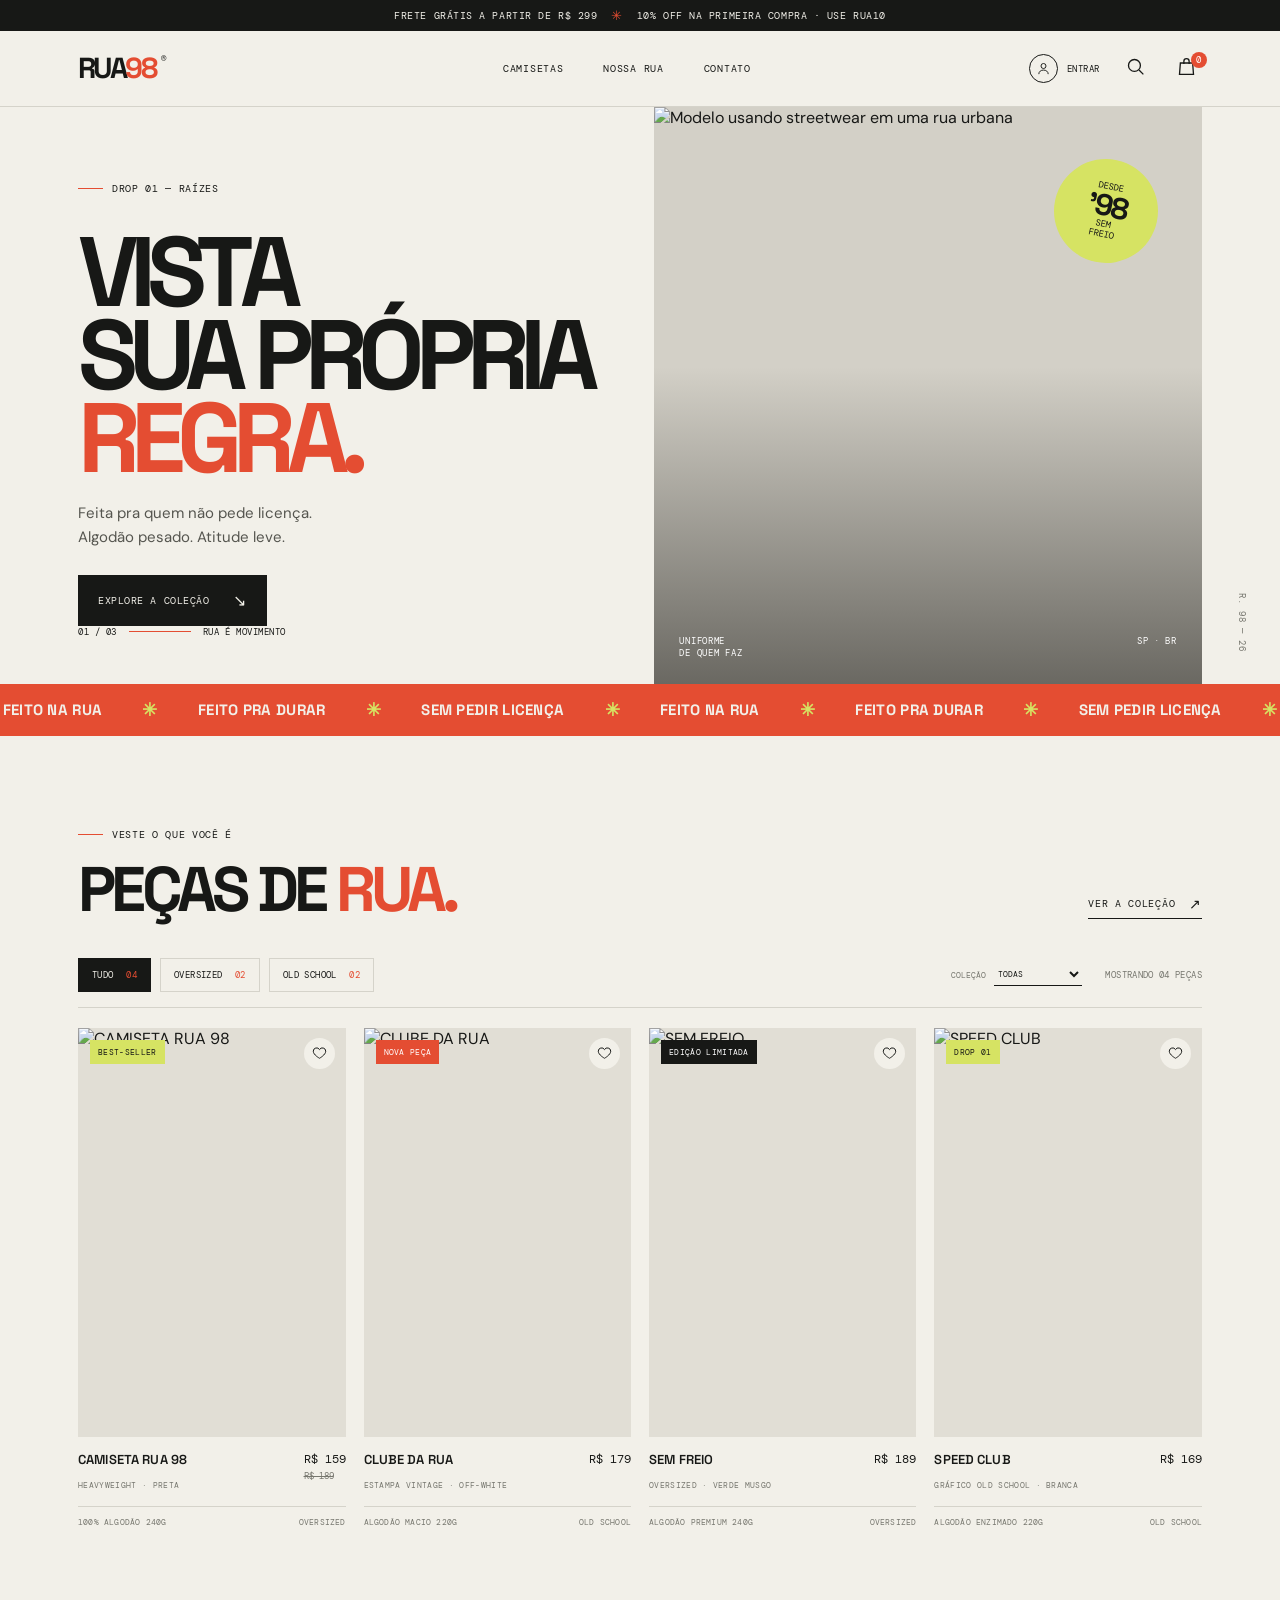
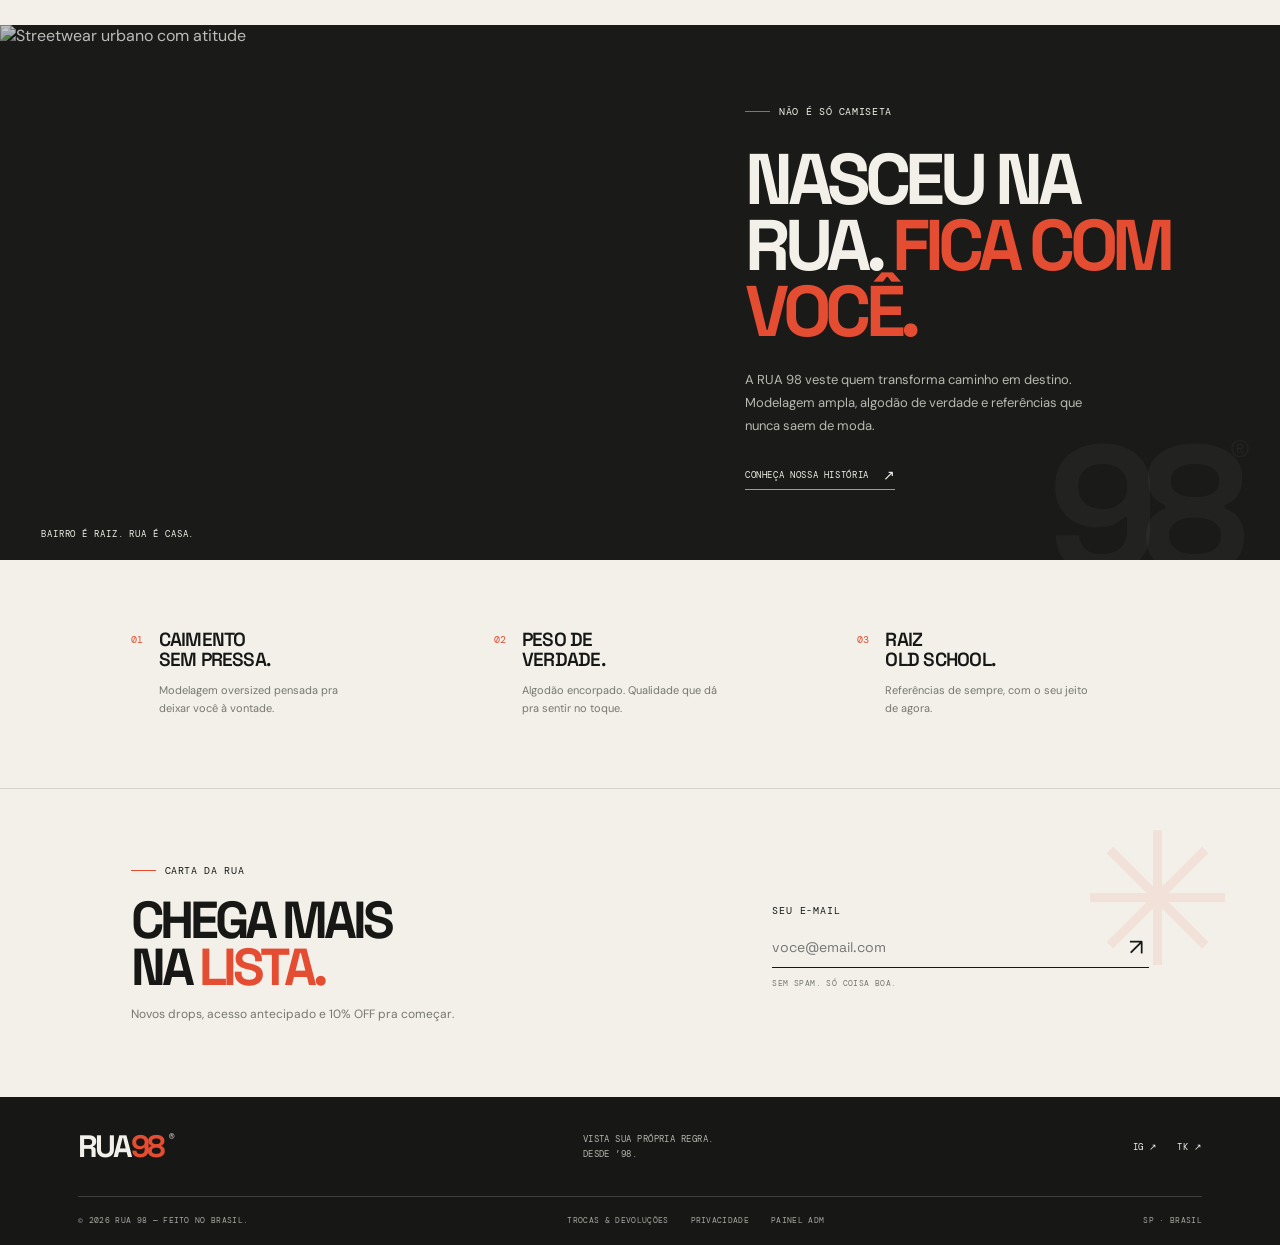
==== commit 3a85a9a6: "Save source and v2 conversation for issue #3 Run: 42922839187 Generation: 42922839187-1794360842082" ====
--- a/index.html
+++ b/index.html
@@ -11,6 +11,7 @@
   <link rel="preconnect" href="https://fonts.gstatic.com" crossorigin>
   <link href="https://fonts.googleapis.com/css2?family=DM+Mono:wght@400;500&family=DM+Sans:wght@400;500;600;700;800&family=Space+Grotesk:wght@400;500;600;700&display=swap" rel="stylesheet">
   <link rel="stylesheet" href="styles.css">
+  <link rel="stylesheet" href="extras.css">
 </head>
 <body>
   <div class="announcement"><span>FRETE GRÁTIS A PARTIR DE R$ 299</span><span class="announcement-dot">✳</span><span>10% OFF NA PRIMEIRA COMPRA · USE <b>RUA10</b></span></div>
@@ -30,7 +31,7 @@
     <div class="ticker" aria-label="Feito na rua, feito pra durar"><div class="ticker-track"><span>FEITO NA RUA</span><b>✳</b><span>FEITO PRA DURAR</span><b>✳</b><span>SEM PEDIR LICENÇA</span><b>✳</b><span>FEITO NA RUA</span><b>✳</b><span>FEITO PRA DURAR</span><b>✳</b><span>SEM PEDIR LICENÇA</span><b>✳</b></div></div>
     <section class="collection section-wrap" id="colecao">
       <div class="section-heading"><div><div class="eyebrow"><span class="eyebrow-line"></span> VESTE O QUE VOCÊ É</div><h2>PEÇAS DE <span>RUA.</span></h2></div><a class="text-link desktop-link" href="#colecao">VER A COLEÇÃO <span>↗</span></a></div>
-      <div class="collection-toolbar"><div class="filter-list" role="group" aria-label="Filtrar produtos"><button class="filter-chip active" data-filter="todos">TUDO <span>04</span></button><button class="filter-chip" data-filter="oversized">OVERSIZED</button><button class="filter-chip" data-filter="old-school">OLD SCHOOL</button></div><span class="results-count">MOSTRANDO 04 PEÇAS</span></div>
+      <div class="collection-toolbar"><div class="filter-list" id="filter-list" role="group" aria-label="Filtrar produtos"></div><div class="toolbar-right"><label class="collection-select-wrap"><span>COLEÇÃO</span><select id="collection-filter" aria-label="Filtrar por coleção"><option value="todos">TODAS</option></select></label><span class="results-count">MOSTRANDO 04 PEÇAS</span></div></div>
       <div class="product-grid" id="product-grid">
         <article class="product-card" data-category="oversized" data-name="camiseta rua 98 heavyweight preta"><div class="product-image"><img src="https://images.unsplash.com/photo-1521572163474-6864f9cf17ab?auto=format&fit=crop&w=800&q=80" alt="Camiseta oversized preta Rua 98" loading="lazy"><span class="product-tag">BEST-SELLER</span><button class="favorite-btn" aria-label="Favoritar Camiseta Rua 98"><svg viewBox="0 0 24 24"><path d="M20.8 8.7c0 5.2-8.8 10-8.8 10s-8.8-4.8-8.8-10a4.7 4.7 0 0 1 8.8-2.2 4.7 4.7 0 0 1 8.8 2.2Z"/></svg></button><button class="quick-add" data-product="0">ADICIONAR À SACOLA <span>＋</span></button></div><div class="product-info"><div><h3>CAMISETA RUA 98</h3><span class="product-subtitle">HEAVYWEIGHT · PRETA</span></div><span class="product-price">R$ 159</span></div><div class="product-meta"><span>100% ALGODÃO 240G</span><span class="swatches"><i class="swatch black"></i><i class="swatch cream"></i></span></div></article>
         <article class="product-card" data-category="old-school" data-name="camiseta clube da rua off white"><div class="product-image"><img src="https://images.unsplash.com/photo-1523381210434-271e8be1f52b?auto=format&fit=crop&w=800&q=80" alt="Camiseta gráfica Clube da Rua off white" loading="lazy"><span class="product-tag tag-new">NOVA PEÇA</span><button class="favorite-btn" aria-label="Favoritar Camiseta Clube da Rua"><svg viewBox="0 0 24 24"><path d="M20.8 8.7c0 5.2-8.8 10-8.8 10s-8.8-4.8-8.8-10a4.7 4.7 0 0 1 8.8-2.2 4.7 4.7 0 0 1 8.8 2.2Z"/></svg></button><button class="quick-add" data-product="1">ADICIONAR À SACOLA <span>＋</span></button></div><div class="product-info"><div><h3>CLUBE DA RUA</h3><span class="product-subtitle">ESTAMPA VINTAGE · OFF-WHITE</span></div><span class="product-price">R$ 179</span></div><div class="product-meta"><span>ALGODÃO MACIO 220G</span><span class="swatches"><i class="swatch cream"></i><i class="swatch red"></i></span></div></article>
@@ -44,9 +45,11 @@
     <section class="values"><div><span class="value-number">01</span><h3>CAIMENTO<br>SEM PRESSA.</h3><p>Modelagem oversized pensada pra deixar você à vontade.</p></div><div><span class="value-number">02</span><h3>PESO DE<br>VERDADE.</h3><p>Algodão encorpado. Qualidade que dá pra sentir no toque.</p></div><div><span class="value-number">03</span><h3>RAIZ<br>OLD SCHOOL.</h3><p>Referências de sempre, com o seu jeito de agora.</p></div></section>
     <section class="newsletter"><div><div class="eyebrow"><span class="eyebrow-line"></span> CARTA DA RUA</div><h2>CHEGA MAIS<br>NA <span>LISTA.</span></h2><p>Novos drops, acesso antecipado e 10% OFF pra começar.</p></div><form class="newsletter-form"><label for="email">SEU E-MAIL</label><div class="email-row"><input type="email" id="email" placeholder="voce@email.com" required><button type="submit" aria-label="Cadastrar e-mail">↗</button></div><span class="form-note">SEM SPAM. SÓ COISA BOA.</span></form><span class="newsletter-star">✳</span></section>
   </main>
-  <footer id="footer"><div class="footer-top"><a class="wordmark footer-logo" href="#inicio">RUA<span>98</span><i>®</i></a><p>VISTA SUA PRÓPRIA REGRA.<br>DESDE ’98.</p><div class="social-links"><a href="#footer" aria-label="Instagram">IG ↗</a><a href="#footer" aria-label="TikTok">TK ↗</a></div></div><div class="footer-bottom"><span>© 2026 RUA 98 — FEITO NO BRASIL.</span><div><a href="#footer">TROCAS & DEVOLUÇÕES</a><a href="#footer">PRIVACIDADE</a></div><span>SP · BRASIL</span></div></footer>
+  <footer id="footer"><div class="footer-top"><a class="wordmark footer-logo" href="#inicio">RUA<span>98</span><i>®</i></a><p>VISTA SUA PRÓPRIA REGRA.<br>DESDE ’98.</p><div class="social-links"><a href="#footer" aria-label="Instagram">IG ↗</a><a href="#footer" aria-label="TikTok">TK ↗</a></div></div><div class="footer-bottom"><span>© 2026 RUA 98 — FEITO NO BRASIL.</span><div><a href="#footer">TROCAS & DEVOLUÇÕES</a><a href="#footer">PRIVACIDADE</a><a href="admin.html">PAINEL ADM</a></div><span>SP · BRASIL</span></div></footer>
   <div class="drawer-scrim"></div><aside class="cart-drawer" aria-label="Sacola de compras" aria-hidden="true"><div class="drawer-header"><div><span class="eyebrow">SEU PRÓXIMO UNIFORME</span><h2>SACOLA <span class="drawer-item-count">(0)</span></h2></div><button class="close-drawer" aria-label="Fechar sacola">×</button></div><div class="cart-items"></div><div class="cart-empty"><span>✳</span><h3>SUA SACOLA<br>ESTÁ VAZIA.</h3><p>Tem muita rua pra explorar.</p><button class="button button-dark continue-shopping">VER AS PEÇAS ↗</button></div><div class="cart-footer"><div class="shipping-progress"><span>FRETE GRÁTIS A PARTIR DE R$ 299</span><div class="progress-track"><i></i></div></div><div class="subtotal"><span>SUBTOTAL</span><b>R$ 0</b></div><button class="button button-dark checkout-btn">FINALIZAR COMPRA <span>↗</span></button><span class="checkout-note">FRETE E DESCONTOS CALCULADOS NO CHECKOUT</span></div></aside>
   <div class="toast" role="status" aria-live="polite"></div>
+  <script src="store.js"></script>
+  <script src="auth-ui.js"></script>
   <script src="app.js"></script>
 </body>
 </html>
--- a/extras.css
+++ b/extras.css
@@ -0,0 +1,351 @@
+/* RUA 98 — autenticação, conta do cliente e checkout */
+[hidden] { display: none !important; }
+body.auth-open,
+body.checkout-open { overflow: hidden; }
+
+/* ---------- menu da conta no header ---------- */
+.account-wrap { position: relative; }
+.account-btn {
+  display: flex; align-items: center; gap: 9px; background: none; border: 0;
+  padding: 4px 0; cursor: pointer;
+}
+.account-avatar {
+  width: 29px; height: 29px; border-radius: 50%; border: 1px solid var(--ink);
+  display: grid; place-items: center; font: 500 10px var(--mono); overflow: hidden;
+  transition: background .2s, color .2s;
+}
+.account-avatar svg { width: 15px; height: 15px; fill: none; stroke: currentColor; stroke-width: 1.5; }
+.account-avatar.filled { background: var(--ink); color: var(--paper); }
+.account-btn:hover .account-avatar { background: var(--red); border-color: var(--red); color: white; }
+.account-label { font: 9px var(--mono); letter-spacing: .06em; max-width: 80px; overflow: hidden; text-overflow: ellipsis; white-space: nowrap; }
+.account-menu {
+  position: absolute; right: -6px; top: calc(100% + 17px); width: 286px; background: var(--ink);
+  color: var(--paper); z-index: 40; padding: 20px; box-shadow: 0 20px 50px #17181638;
+}
+.account-menu[hidden] { display: none; }
+.account-hello { display: flex; flex-direction: column; gap: 5px; padding-bottom: 16px; border-bottom: 1px solid #ffffff26; }
+.account-hello .eyebrow { font-size: 7px; color: var(--green); }
+.account-hello b { font: 600 18px var(--display); letter-spacing: -.03em; }
+.account-email { font: 8px var(--mono); color: #a9a8a0; overflow: hidden; text-overflow: ellipsis; }
+.account-menu a, .account-logout {
+  display: flex; align-items: center; justify-content: space-between; width: 100%;
+  background: none; border: 0; border-bottom: 1px solid #ffffff1c; color: var(--paper);
+  padding: 13px 0; font: 9px var(--mono); letter-spacing: .045em; text-align: left; cursor: pointer;
+}
+.account-menu a:hover, .account-logout:hover { color: var(--green); }
+.account-menu a span { font-size: 13px; }
+.account-menu .account-admin { color: var(--green); }
+.account-logout { color: #ed8a79; border-bottom: 0; padding-bottom: 2px; }
+
+/* ---------- modal de login ---------- */
+.auth-scrim, .checkout-scrim {
+  position: fixed; inset: 0; background: #10110f9e; z-index: 60; opacity: 0; visibility: hidden;
+  transition: opacity .25s, visibility .25s; backdrop-filter: blur(3px);
+}
+.auth-scrim.open, .checkout-scrim.open { opacity: 1; visibility: visible; }
+.auth-modal {
+  position: fixed; z-index: 61; top: 50%; left: 50%; transform: translate(-50%, -46%);
+  width: min(430px, calc(100% - 32px)); max-height: calc(100dvh - 40px); overflow: auto;
+  background: var(--paper); padding: 38px 38px 24px; opacity: 0; visibility: hidden;
+  transition: opacity .25s, transform .25s, visibility .25s; box-shadow: 0 30px 80px #00000038;
+}
+.auth-modal.open { opacity: 1; visibility: visible; transform: translate(-50%, -50%); }
+.auth-close, .checkout-close {
+  position: absolute; right: 15px; top: 9px; background: none; border: 0;
+  font: 300 31px var(--display); cursor: pointer; line-height: 1; padding: 4px;
+}
+.auth-brand { font: 700 22px/.9 var(--display); letter-spacing: -.09em; margin-bottom: 24px; }
+.auth-brand span { color: var(--red); }
+.auth-brand i { font: 7px var(--mono); vertical-align: super; margin-left: 2px; }
+.auth-eyebrow { font-size: 8px; }
+.auth-title { font: 700 43px/.9 var(--display); letter-spacing: -.075em; margin: 14px 0 19px; }
+.auth-title span { color: var(--red); }
+.auth-message {
+  background: var(--green); padding: 10px 12px; font: 8.5px/1.5 var(--mono);
+  margin: 0 0 18px; letter-spacing: .02em;
+}
+.auth-message[hidden] { display: none; }
+.auth-tabs { display: flex; border-bottom: 1px solid var(--line); margin-bottom: 20px; }
+.auth-tabs button {
+  flex: 1; padding: 11px 4px; background: none; border: 0; border-bottom: 2px solid transparent;
+  font: 9px var(--mono); letter-spacing: .06em; cursor: pointer; color: var(--muted);
+}
+.auth-tabs button.active { border-color: var(--ink); color: var(--ink); }
+.auth-form { display: flex; flex-direction: column; }
+.auth-form[hidden] { display: none; }
+.auth-form label {
+  display: flex; flex-direction: column; gap: 6px; margin-bottom: 14px;
+  font: 8px var(--mono); letter-spacing: .06em;
+}
+.auth-form input {
+  border: 1px solid var(--line); background: #fffdf8; padding: 12px 11px;
+  font: 14px var(--display); outline: 0; border-radius: 0; color: var(--ink);
+}
+.auth-form input:focus { border-color: var(--ink); }
+.auth-form input::placeholder { color: #a3a29a; }
+.auth-error {
+  background: #f7d9d2; color: #952f1e; padding: 9px 11px; margin: 0 0 13px;
+  font: 8.5px/1.5 var(--mono);
+}
+.auth-error[hidden] { display: none; }
+.auth-submit { width: 100%; justify-content: space-between; margin-top: 2px; }
+.auth-submit:disabled { opacity: .65; cursor: wait; }
+.auth-demo {
+  border: 0; background: none; text-decoration: underline; font: 8px var(--mono);
+  letter-spacing: .05em; color: var(--muted); padding: 12px 0 0; cursor: pointer;
+}
+.auth-demo:hover { color: var(--red); }
+.auth-note { font: 8px/1.7 var(--mono); color: var(--muted); margin: 12px 0 0; letter-spacing: .015em; }
+.auth-note b { font-weight: 500; color: var(--ink); }
+.auth-trust {
+  margin: 22px -38px -24px; padding: 11px 12px; background: #e7e4da; color: #817f75;
+  display: flex; align-items: center; justify-content: center; gap: 9px;
+  font: 6.5px var(--mono); letter-spacing: .05em;
+}
+.auth-trust span { color: var(--red); font-size: 9px; }
+
+/* ---------- filtro de coleção ---------- */
+.toolbar-right { display: flex; align-items: center; gap: 23px; }
+.collection-select-wrap { display: flex; align-items: center; gap: 8px; font: 8px var(--mono); color: var(--muted); }
+.collection-select-wrap select {
+  border: 0; border-bottom: 1px solid var(--ink); background: transparent; border-radius: 0;
+  padding: 5px 18px 5px 0; font: 8px var(--mono); color: var(--ink); outline: 0; cursor: pointer;
+}
+.product-price s { display: block; color: var(--muted); font-size: 9px; margin-top: 3px; }
+.collection-name { max-width: 95px; overflow: hidden; text-overflow: ellipsis; white-space: nowrap; text-transform: uppercase; }
+.quick-add:disabled { background: #53544f; cursor: not-allowed; }
+
+/* ---------- checkout ---------- */
+.checkout-modal {
+  position: fixed; z-index: 61; top: 50%; left: 50%; transform: translate(-50%, -46%);
+  width: min(920px, calc(100% - 36px)); max-height: calc(100dvh - 48px); overflow: auto;
+  background: var(--paper); padding: 34px 38px 38px; opacity: 0; visibility: hidden;
+  transition: opacity .25s, transform .25s, visibility .25s; box-shadow: 0 30px 80px #00000042;
+}
+.checkout-modal.open { opacity: 1; visibility: visible; transform: translate(-50%, -50%); }
+.checkout-head { display: flex; justify-content: space-between; align-items: flex-start; border-bottom: 1px solid var(--line); padding-bottom: 21px; }
+.checkout-head .eyebrow { font-size: 8px; }
+.checkout-head h2 { font: 700 38px/.9 var(--display); letter-spacing: -.07em; margin: 13px 0 0; }
+.checkout-head h2 span { color: var(--red); }
+.checkout-grid { display: grid; grid-template-columns: .92fr 1.08fr; gap: 42px; padding-top: 25px; }
+.checkout-summary .eyebrow, .checkout-form > .eyebrow { font-size: 8px; }
+.checkout-lines { margin-top: 13px; border-top: 1px solid var(--line); }
+.checkout-line { display: grid; grid-template-columns: 53px 1fr auto; gap: 11px; padding: 11px 0; border-bottom: 1px solid var(--line); align-items: center; }
+.checkout-line img { width: 53px; height: 64px; object-fit: cover; background: #ddd; }
+.checkout-line b { display: block; font: 600 10.5px var(--display); margin-bottom: 4px; }
+.checkout-line span { font: 7px var(--mono); color: var(--muted); letter-spacing: .02em; }
+.checkout-line strong { font: 10px var(--mono); font-weight: 400; }
+.checkout-totals { padding: 16px 0 0; font: 9px var(--mono); }
+.checkout-totals > div { display: flex; justify-content: space-between; margin-bottom: 9px; color: var(--muted); }
+.checkout-totals b { font-weight: 500; color: var(--ink); }
+.checkout-totals .checkout-total { border-top: 1px solid var(--ink); margin-top: 13px; padding-top: 12px; color: var(--ink); font-size: 10px; }
+.checkout-totals .checkout-total b { font-size: 15px; }
+.checkout-secure { font: 7px/1.5 var(--mono); color: var(--muted); margin: 17px 0 0; letter-spacing: .02em; }
+.checkout-form { border-left: 1px solid var(--line); padding-left: 36px; }
+.checkout-fields { display: grid; grid-template-columns: 1fr 1fr; gap: 12px 13px; margin-top: 13px; }
+.checkout-fields label { display: flex; flex-direction: column; gap: 5px; font: 7.5px var(--mono); letter-spacing: .04em; color: var(--muted); }
+.checkout-fields .span-2 { grid-column: span 2; }
+.checkout-fields input {
+  border: 1px solid var(--line); background: #fffdf8; padding: 10px; font: 12px var(--display);
+  outline: 0; border-radius: 0; color: var(--ink); width: 100%;
+}
+.checkout-fields input:focus { border-color: var(--ink); }
+.checkout-payment-label { display: flex; gap: 7px; align-items: center; margin: 22px 0 9px; }
+.checkout-payment-label i { font-style: normal; background: var(--green); color: var(--ink); padding: 2px 4px; font-size: 6px; }
+.payment-options { display: flex; gap: 7px; }
+.payment-options label { flex: 1; position: relative; cursor: pointer; }
+.payment-options input { position: absolute; opacity: 0; }
+.payment-options span {
+  display: block; border: 1px solid var(--line); padding: 10px 4px; text-align: center;
+  font: 8px var(--mono); transition: .18s;
+}
+.payment-options input:checked + span { background: var(--ink); color: var(--paper); border-color: var(--ink); }
+.checkout-error { background: #f7d9d2; color: #952f1e; padding: 8px 10px; font: 8px var(--mono); margin: 12px 0 0; }
+.checkout-error[hidden] { display: none; }
+.checkout-submit { width: 100%; margin-top: 17px; justify-content: space-between; }
+.checkout-success { text-align: center; padding: 42px 20px 26px; max-width: 520px; margin: auto; }
+.checkout-success-star { display: block; color: var(--red); font-size: 40px; margin-bottom: 12px; }
+.checkout-success h3 { font: 700 45px/.9 var(--display); letter-spacing: -.07em; margin: 16px 0 15px; }
+.checkout-success h3 span { color: var(--red); }
+.checkout-success p { font-size: 12px; line-height: 1.8; color: var(--muted); }
+.checkout-success-actions { display: flex; gap: 9px; justify-content: center; margin-top: 22px; flex-wrap: wrap; }
+
+/* ---------- página minha conta ---------- */
+.account-page { background: var(--paper); }
+.account-header-actions { display: flex; align-items: center; gap: 18px; }
+.account-header-link { font: 9px var(--mono); letter-spacing: .05em; border-bottom: 1px solid var(--ink); padding-bottom: 3px; }
+.account-shell { min-height: 65vh; }
+.account-hero { background: var(--ink); color: var(--paper); padding: 62px 6.1% 0; overflow: hidden; position: relative; }
+.account-hero:after {
+  content: '98'; position: absolute; right: 1%; bottom: -60px; font: 700 300px/.8 var(--display);
+  letter-spacing: -.1em; color: #ffffff06; pointer-events: none;
+}
+.account-hero-inner { display: flex; align-items: flex-end; justify-content: space-between; gap: 35px; position: relative; z-index: 1; padding-bottom: 37px; }
+.account-hero .eyebrow { color: var(--green); font-size: 9px; }
+.account-hero h1 { font: 700 clamp(48px, 6.4vw, 87px)/.86 var(--display); letter-spacing: -.08em; margin: 22px 0 0; }
+.account-hero h1 span { color: var(--red); }
+.account-hero p { font-size: 12px; color: #b9b8b1; margin: 18px 0 0; max-width: 370px; line-height: 1.65; }
+.account-identity { display: flex; align-items: center; gap: 15px; min-width: 240px; padding-bottom: 4px; }
+.account-avatar-lg {
+  width: 63px; height: 63px; border-radius: 50%; border: 1px solid #ffffff45; display: grid;
+  place-items: center; font: 600 21px var(--display); color: var(--green); flex: none;
+}
+.account-identity-info { display: flex; flex-direction: column; gap: 4px; }
+.account-identity-info b { font: 600 14px var(--display); }
+.account-identity-info span { font: 8px var(--mono); color: #a8a79f; }
+.account-identity .account-logout-link {
+  border: 1px solid #ffffff3b; background: none; color: var(--paper); padding: 9px 11px;
+  font: 7px var(--mono); letter-spacing: .04em; cursor: pointer; margin-left: auto;
+}
+.account-identity .account-logout-link:hover { background: var(--red); border-color: var(--red); }
+.account-stats { display: grid; grid-template-columns: repeat(4, 1fr); border-top: 1px solid #ffffff24; position: relative; z-index: 1; }
+.account-stat { padding: 19px 0 22px; border-right: 1px solid #ffffff1c; display: flex; align-items: baseline; gap: 11px; }
+.account-stat:last-child { border-right: 0; }
+.account-stat b { font: 600 28px var(--display); letter-spacing: -.055em; white-space: nowrap; }
+.account-stat span { font: 8px var(--mono); color: #9f9e96; letter-spacing: .04em; white-space: nowrap; flex: none; }
+.account-stat b.green { color: var(--green); }
+.account-main { padding: 38px 6.1% 90px; display: grid; grid-template-columns: 185px 1fr; gap: 44px; align-items: start; }
+.account-nav { display: flex; flex-direction: column; position: sticky; top: 20px; }
+.account-nav button {
+  text-align: left; background: none; border: 0; border-bottom: 1px solid var(--line);
+  padding: 14px 4px; font: 9px var(--mono); letter-spacing: .05em; cursor: pointer; color: var(--muted);
+  display: flex; justify-content: space-between; align-items: center;
+}
+.account-nav button span { font-size: 8px; color: #aaa89e; }
+.account-nav button:hover { color: var(--ink); }
+.account-nav button.active { color: var(--ink); border-bottom-color: var(--ink); }
+.account-nav button.active:before { content: '↗'; color: var(--red); margin-right: 6px; }
+.account-nav .admin-nav-link { color: var(--red); text-decoration: none; }
+.account-pane { min-height: 300px; }
+.account-pane[hidden] { display: none; }
+.account-pane-title { display: flex; align-items: flex-end; justify-content: space-between; gap: 20px; margin-bottom: 21px; }
+.account-pane-title h2 { font: 700 30px/.95 var(--display); letter-spacing: -.055em; margin: 0; }
+.account-pane-title p { font: 9px var(--mono); color: var(--muted); margin: 7px 0 0; }
+.account-pane-title .text-link { font-size: 8px; }
+.account-welcome { background: #e9e6dc; padding: 25px 27px; margin-bottom: 22px; display: flex; justify-content: space-between; gap: 20px; align-items: center; }
+.account-welcome h3 { font: 600 19px/1.15 var(--display); letter-spacing: -.035em; margin: 0 0 6px; }
+.account-welcome p { font-size: 11px; line-height: 1.55; color: var(--muted); margin: 0; max-width: 460px; }
+.account-welcome .button { flex: none; min-height: 42px; font-size: 8px; }
+.account-order { border: 1px solid var(--line); margin-bottom: 13px; background: #f7f5ee; }
+.account-order-head { display: flex; align-items: center; justify-content: space-between; gap: 15px; padding: 14px 17px; border-bottom: 1px solid var(--line); }
+.account-order-number { font: 600 12px var(--display); letter-spacing: -.01em; }
+.account-order-date { font: 7.5px var(--mono); color: var(--muted); display: block; margin-top: 4px; }
+.order-status { padding: 6px 8px; font: 7px var(--mono); letter-spacing: .04em; background: #dedbd1; white-space: nowrap; }
+.order-status.pago { background: var(--green); }
+.order-status.enviado { background: #c9d9e8; }
+.order-status.entregue { background: var(--ink); color: var(--paper); }
+.order-status.cancelado { background: #f0c8bf; color: #8d2c1b; }
+.account-order-body { padding: 4px 17px; }
+.account-order-item { display: grid; grid-template-columns: 42px 1fr auto; gap: 11px; align-items: center; padding: 10px 0; border-bottom: 1px solid #e2dfd6; }
+.account-order-item:last-child { border-bottom: 0; }
+.account-order-item img { width: 42px; height: 51px; object-fit: cover; background: #ddd; }
+.account-order-item b { display: block; font: 600 10px var(--display); }
+.account-order-item span { font: 7px var(--mono); color: var(--muted); }
+.account-order-item strong { font: 9px var(--mono); font-weight: 400; }
+.account-order-foot { display: flex; justify-content: space-between; padding: 11px 17px; border-top: 1px solid var(--line); font: 9px var(--mono); }
+.account-order-foot b { font-size: 12px; }
+.account-empty { border: 1px dashed var(--line); padding: 45px 25px; text-align: center; color: var(--muted); }
+.account-empty span { display: block; color: var(--red); font-size: 29px; margin-bottom: 12px; }
+.account-empty h3 { font: 600 22px/.95 var(--display); letter-spacing: -.05em; color: var(--ink); margin: 0 0 9px; }
+.account-empty p { font-size: 11px; margin: 0 0 18px; }
+.favorite-grid { display: grid; grid-template-columns: repeat(3, 1fr); gap: 19px; }
+.favorite-card { border: 1px solid var(--line); background: #f7f5ee; }
+.favorite-card img { width: 100%; height: 210px; object-fit: cover; display: block; }
+.favorite-card-info { padding: 12px; }
+.favorite-card-info h3 { font: 600 11px var(--display); margin: 0 0 4px; }
+.favorite-card-info span { font: 8px var(--mono); color: var(--muted); }
+.favorite-card-actions { display: flex; justify-content: space-between; align-items: center; margin-top: 11px; padding-top: 10px; border-top: 1px solid var(--line); }
+.favorite-card-actions a, .favorite-card-actions button { background: none; border: 0; padding: 0; font: 7.5px var(--mono); letter-spacing: .03em; cursor: pointer; border-bottom: 1px solid; }
+.favorite-card-actions button { color: var(--red); border-color: transparent; }
+.account-card { border: 1px solid var(--line); padding: 23px 25px; margin-bottom: 17px; background: #f8f6ef; }
+.account-card h3 { font: 600 17px var(--display); letter-spacing: -.035em; margin: 0 0 4px; }
+.account-card > p { font-size: 10px; line-height: 1.6; color: var(--muted); margin: 0 0 18px; }
+.account-form-grid { display: grid; grid-template-columns: 1fr 1fr; gap: 12px 15px; }
+.account-form-grid label { display: flex; flex-direction: column; gap: 5px; font: 7.5px var(--mono); letter-spacing: .04em; color: var(--muted); }
+.account-form-grid .span-2 { grid-column: span 2; }
+.account-form-grid input {
+  border: 1px solid var(--line); background: #fffdf8; padding: 10px; font: 12px var(--display);
+  outline: 0; border-radius: 0; width: 100%; color: var(--ink);
+}
+.account-form-grid input:focus { border-color: var(--ink); }
+.account-form-grid input:disabled { background: #ece9e0; color: var(--muted); }
+.account-card-actions { display: flex; align-items: center; gap: 14px; margin-top: 16px; flex-wrap: wrap; }
+.account-card-actions .button { min-height: 44px; font-size: 8px; }
+.account-inline-message { font: 8px var(--mono); color: var(--green); }
+.account-inline-message.error { color: var(--red); }
+.account-guest { min-height: 68vh; display: grid; place-items: center; padding: 55px 6%; }
+.account-guest-card { max-width: 560px; text-align: center; }
+.account-guest-card .eyebrow { justify-content: center; }
+.account-guest-card h1 { font: 700 clamp(45px, 7vw, 76px)/.87 var(--display); letter-spacing: -.08em; margin: 23px 0 17px; }
+.account-guest-card h1 span { color: var(--red); }
+.account-guest-card p { font-size: 12px; line-height: 1.7; color: var(--muted); max-width: 390px; margin: 0 auto 25px; }
+.account-guest-actions { display: flex; gap: 9px; justify-content: center; flex-wrap: wrap; }
+.account-admin-note { margin-top: 32px; font: 8px var(--mono); color: var(--muted); }
+.account-admin-note a { text-decoration: underline; }
+
+@media (max-width: 1000px) {
+  .account-label { display: none; }
+  .account-main { grid-template-columns: 150px 1fr; gap: 27px; }
+  .favorite-grid { grid-template-columns: repeat(2, 1fr); }
+  .checkout-grid { grid-template-columns: 1fr; gap: 25px; }
+  .checkout-form { border-left: 0; border-top: 1px solid var(--line); padding-left: 0; padding-top: 24px; }
+}
+
+@media (max-width: 700px) {
+  .auth-modal { padding: 31px 23px 20px; }
+  .auth-title { font-size: 38px; }
+  .auth-trust { margin: 20px -23px -20px; }
+  .checkout-modal { padding: 26px 20px 28px; max-height: calc(100dvh - 22px); width: calc(100% - 20px); }
+  .checkout-head h2 { font-size: 32px; }
+  .checkout-fields { gap: 10px; }
+  .checkout-success h3 { font-size: 37px; }
+  .toolbar-right { gap: 9px; flex-direction: column; align-items: flex-end; }
+  .collection-select-wrap span { display: none; }
+  .account-hero { padding: 43px 6% 0; }
+  .account-hero-inner { display: block; padding-bottom: 26px; }
+  .account-hero h1 { font-size: 48px; }
+  .account-hero p { font-size: 11px; }
+  .account-identity { margin-top: 23px; min-width: 0; }
+  .account-avatar-lg { width: 51px; height: 51px; font-size: 17px; }
+  .account-stats { grid-template-columns: 1fr 1fr; }
+  .account-stat { padding: 14px 0; }
+  .account-stat:nth-child(2) { border-right: 0; }
+  .account-stat b { font-size: 23px; }
+  .account-main { display: block; padding: 22px 5% 65px; }
+  .account-nav { flex-direction: row; overflow-x: auto; position: static; margin-bottom: 25px; border-bottom: 1px solid var(--line); }
+  .account-nav button { border-bottom: 2px solid transparent; white-space: nowrap; padding: 11px 9px; }
+  .account-nav button.active { border-bottom-color: var(--ink); }
+  .account-nav button.active:before { content: ''; margin: 0; }
+  .account-nav button span { display: none; }
+  .account-nav .admin-nav-link { display: none; }
+  .account-pane-title { display: block; }
+  .account-pane-title .text-link { margin-top: 10px; }
+  .account-welcome { display: block; padding: 19px; }
+  .account-welcome .button { margin-top: 15px; }
+  .account-form-grid { grid-template-columns: 1fr; }
+  .account-form-grid .span-2 { grid-column: auto; }
+  .account-card { padding: 18px; }
+  .favorite-grid { gap: 11px; }
+  .favorite-card img { height: 155px; }
+  .favorite-card-info { padding: 9px; }
+  .account-order-head { padding: 11px 12px; }
+  .account-order-body { padding: 2px 12px; }
+  .account-order-foot { padding: 10px 12px; }
+  .account-guest-card h1 { font-size: 49px; }
+}
+
+@media (max-width: 600px) {
+  .announcement { white-space: nowrap; overflow: hidden; padding: 0 4%; justify-content: center; }
+  .announcement > span:nth-child(3) { display: none; }
+  .announcement > span:first-child { overflow: hidden; text-overflow: ellipsis; max-width: 88%; }
+  .announcement-dot { flex: none; }
+  .collection-select-wrap span { display: inline; font-size: 6.5px; }
+  .toolbar-right { gap: 4px; }
+  .collection-select-wrap select { font-size: 7px; }
+}
+
+@media (max-width: 380px) {
+  .account-label, .account-email { display: none; }
+  .header-actions { gap: 8px; }
+  .account-avatar { width: 26px; height: 26px; }
+}
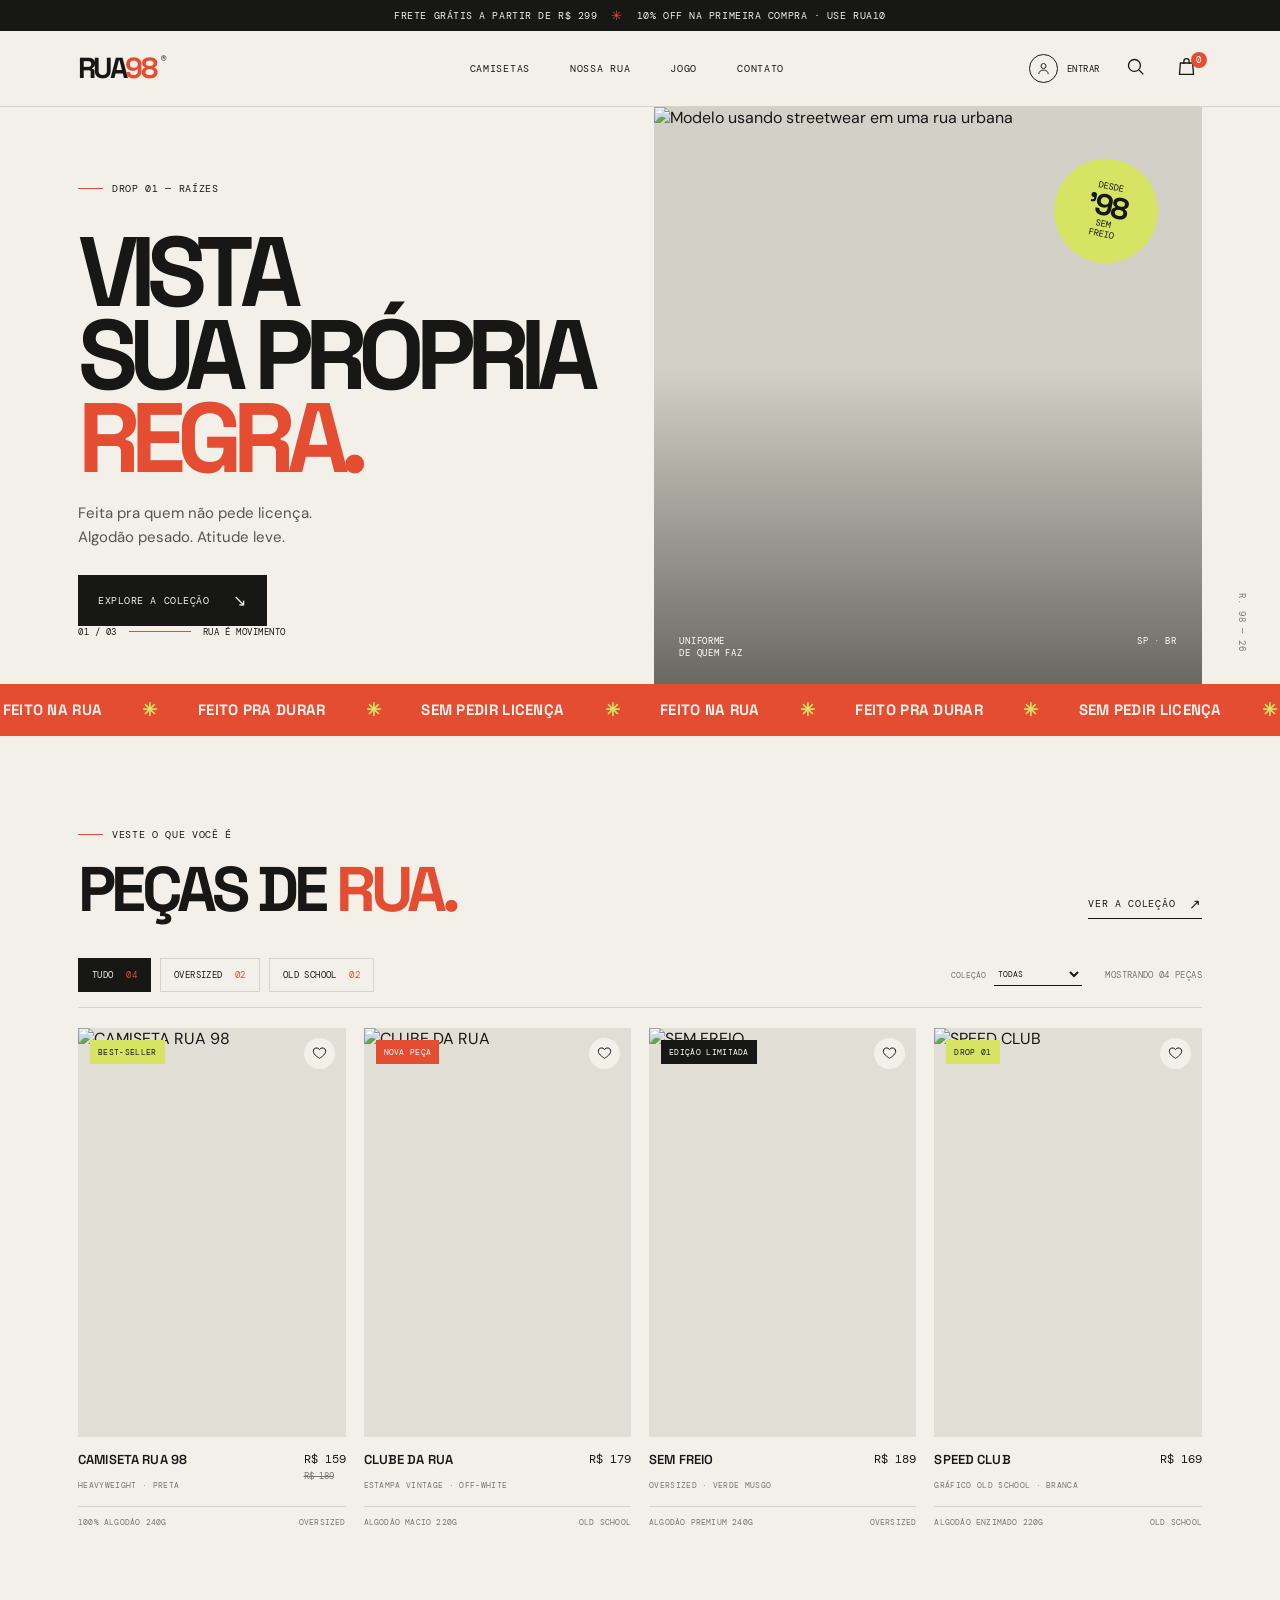
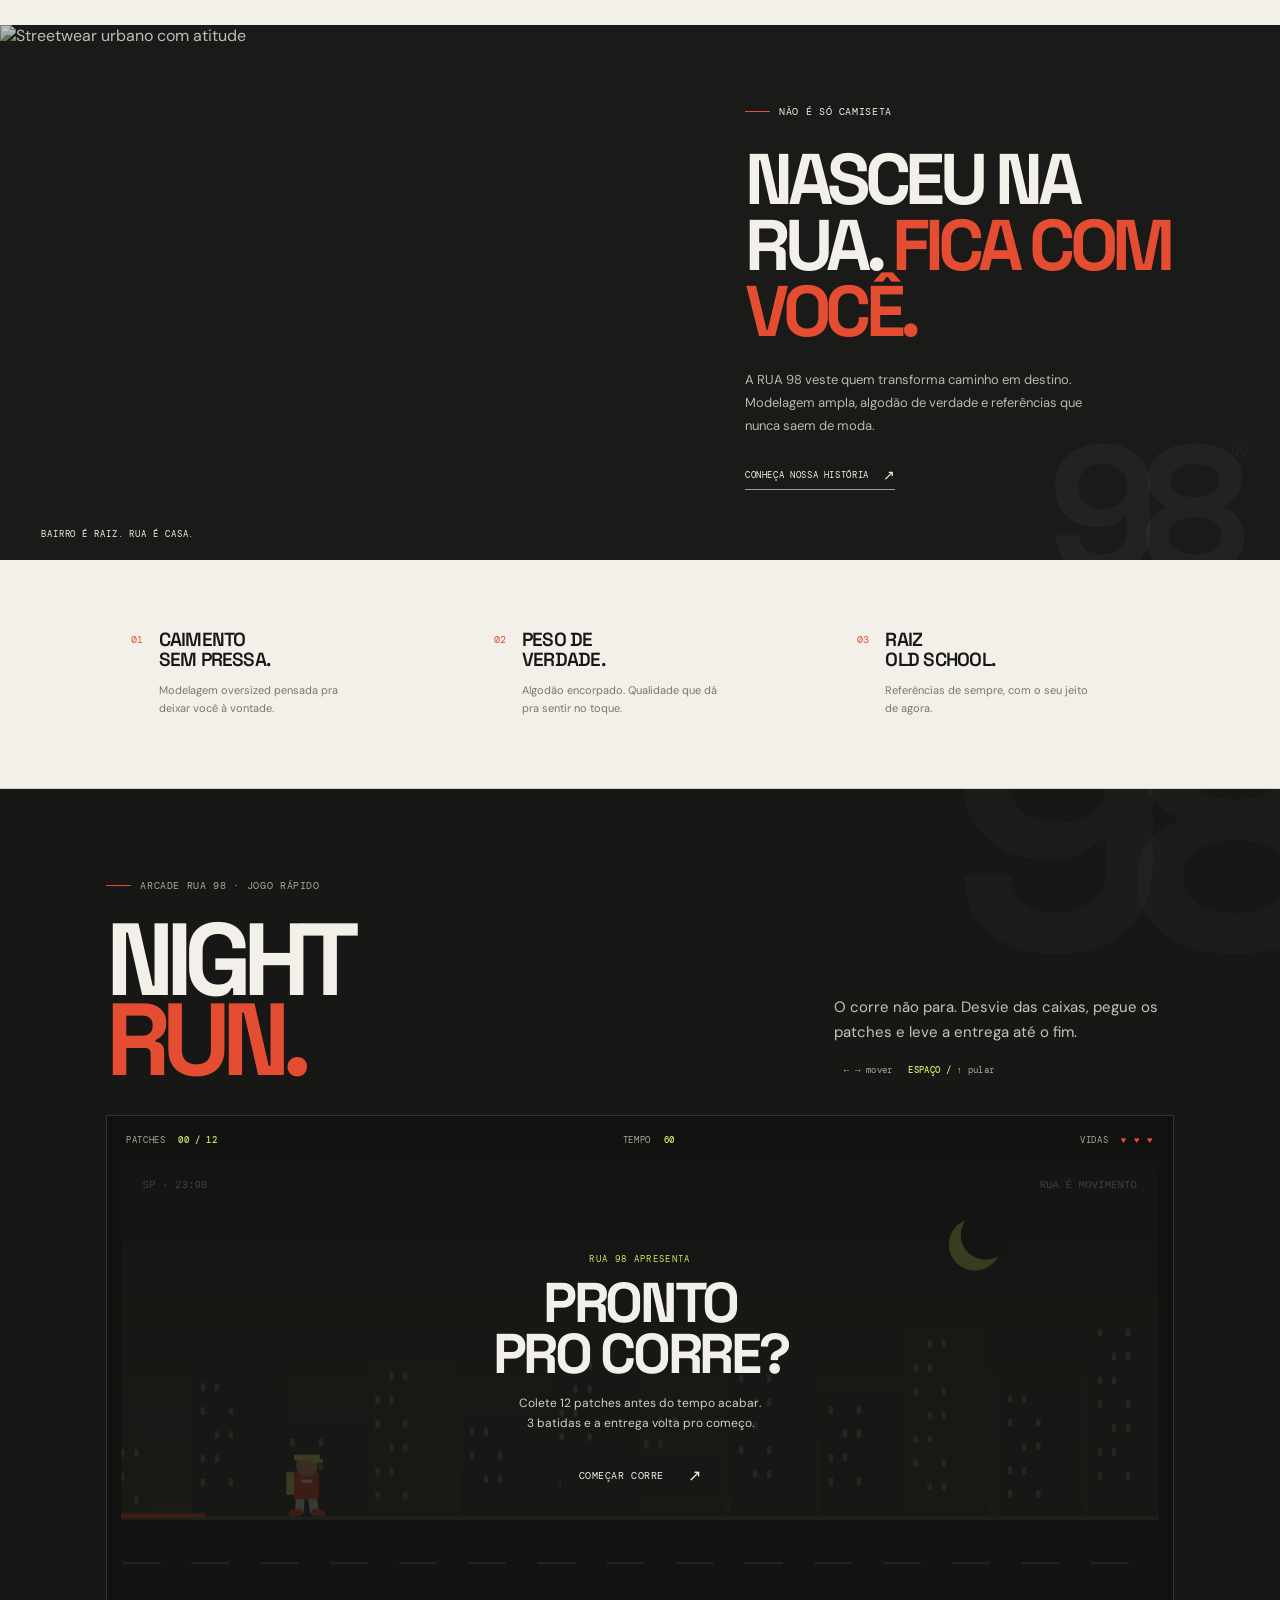
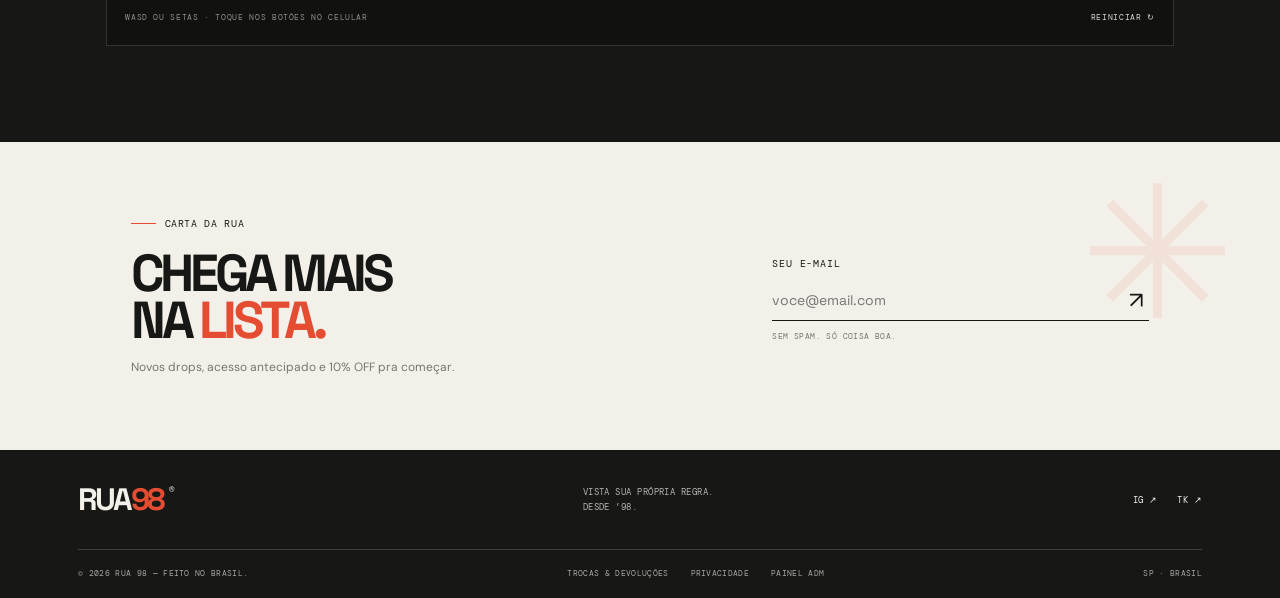
==== commit 179906c3: "Save source and v2 conversation for issue #5 Run: 43075346690 Generation: 43075346690-1794421698500" ====
--- a/index.html
+++ b/index.html
@@ -12,13 +12,14 @@
   <link href="https://fonts.googleapis.com/css2?family=DM+Mono:wght@400;500&family=DM+Sans:wght@400;500;600;700;800&family=Space+Grotesk:wght@400;500;600;700&display=swap" rel="stylesheet">
   <link rel="stylesheet" href="styles.css">
   <link rel="stylesheet" href="extras.css">
+  <link rel="stylesheet" href="street-game.css">
 </head>
 <body>
   <div class="announcement"><span>FRETE GRÁTIS A PARTIR DE R$ 299</span><span class="announcement-dot">✳</span><span>10% OFF NA PRIMEIRA COMPRA · USE <b>RUA10</b></span></div>
   <header class="site-header">
     <button class="icon-btn menu-toggle" aria-label="Abrir menu" aria-expanded="false"><span></span><span></span></button>
     <a class="wordmark" href="#inicio" aria-label="RUA 98 início">RUA<span>98</span><i>®</i></a>
-    <nav class="main-nav" aria-label="Navegação principal"><a href="#colecao">CAMISETAS</a><a href="#manifesto">NOSSA RUA</a><a href="#footer">CONTATO</a></nav>
+    <nav class="main-nav" aria-label="Navegação principal"><a href="#colecao">CAMISETAS</a><a href="#manifesto">NOSSA RUA</a><a href="#jogo">JOGO</a><a href="#footer">CONTATO</a></nav>
     <div class="header-actions"><button class="icon-btn search-toggle" aria-label="Buscar produtos"><svg viewBox="0 0 24 24"><circle cx="10.8" cy="10.8" r="6.8"/><path d="m16 16 5 5"/></svg></button><button class="icon-btn cart-toggle" aria-label="Abrir sacola"><svg viewBox="0 0 24 24"><path d="M5 8h14l1 13H4L5 8Z"/><path d="M9 9V6a3 3 0 0 1 6 0v3"/></svg><span class="cart-count">0</span></button></div>
   </header>
   <div class="search-panel"><label for="search-input">O que você procura?</label><div class="search-row"><input id="search-input" type="search" placeholder="Ex: oversized preta"><button class="search-submit">BUSCAR ↗</button></div></div>
@@ -43,6 +44,15 @@
     </section>
     <section class="manifesto" id="manifesto"><div class="manifesto-image"><img src="https://images.unsplash.com/photo-1529139574466-a303027c1d8b?auto=format&fit=crop&w=1200&q=80" alt="Streetwear urbano com atitude" loading="lazy"><span class="image-label">BAIRRO É RAIZ. RUA É CASA.</span></div><div class="manifesto-copy"><div class="eyebrow"><span class="eyebrow-line"></span> NÃO É SÓ CAMISETA</div><h2>NASCEU NA<br>RUA. <span>FICA COM<br>VOCÊ.</span></h2><p>A RUA 98 veste quem transforma caminho em destino. Modelagem ampla, algodão de verdade e referências que nunca saem de moda.</p><a class="text-link" href="#footer">CONHEÇA NOSSA HISTÓRIA <span>↗</span></a><div class="manifesto-mark">98<span>®</span></div></div></section>
     <section class="values"><div><span class="value-number">01</span><h3>CAIMENTO<br>SEM PRESSA.</h3><p>Modelagem oversized pensada pra deixar você à vontade.</p></div><div><span class="value-number">02</span><h3>PESO DE<br>VERDADE.</h3><p>Algodão encorpado. Qualidade que dá pra sentir no toque.</p></div><div><span class="value-number">03</span><h3>RAIZ<br>OLD SCHOOL.</h3><p>Referências de sempre, com o seu jeito de agora.</p></div></section>
+    <section class="street-game" id="jogo" aria-labelledby="game-title">
+      <div class="game-intro"><div><div class="eyebrow"><span class="eyebrow-line"></span> ARCADE RUA 98 · JOGO RÁPIDO</div><h2 id="game-title">NIGHT<br><span>RUN.</span></h2></div><div class="game-copy"><p>O corre não para. Desvie das caixas, pegue os patches e leve a entrega até o fim.</p><p class="game-instructions"><b>← →</b> mover <b>ESPAÇO / ↑</b> pular</p></div></div>
+      <div class="game-shell">
+        <div class="game-hud" aria-live="polite"><span>PATCHES <b id="game-score">00 / 12</b></span><span>TEMPO <b id="game-time">60</b></span><span>VIDAS <b id="game-lives">♥ ♥ ♥</b></span></div>
+        <div class="game-stage"><canvas id="street-canvas" width="960" height="400" aria-label="Jogo Night Run. Desvie dos obstáculos e colete 12 patches.">Seu navegador não suporta canvas.</canvas><div class="game-overlay" id="game-overlay"><span class="overlay-kicker">RUA 98 APRESENTA</span><strong id="overlay-title">PRONTO<br>PRO CORRE?</strong><p id="overlay-copy">Colete 12 patches antes do tempo acabar.<br>3 batidas e a entrega volta pro começo.</p><button class="button button-dark" id="game-start" type="button">COMEÇAR CORRE <span>↗</span></button></div></div>
+        <div class="game-controls" aria-label="Controles do jogo"><button type="button" data-control="left" aria-label="Mover para esquerda">←</button><button type="button" data-control="jump" aria-label="Pular">PULAR <span>↑</span></button><button type="button" data-control="right" aria-label="Mover para direita">→</button></div>
+        <div class="game-foot"><span>WASD OU SETAS · TOQUE NOS BOTÕES NO CELULAR</span><button type="button" id="game-reset">REINICIAR ↻</button></div>
+      </div>
+    </section>
     <section class="newsletter"><div><div class="eyebrow"><span class="eyebrow-line"></span> CARTA DA RUA</div><h2>CHEGA MAIS<br>NA <span>LISTA.</span></h2><p>Novos drops, acesso antecipado e 10% OFF pra começar.</p></div><form class="newsletter-form"><label for="email">SEU E-MAIL</label><div class="email-row"><input type="email" id="email" placeholder="voce@email.com" required><button type="submit" aria-label="Cadastrar e-mail">↗</button></div><span class="form-note">SEM SPAM. SÓ COISA BOA.</span></form><span class="newsletter-star">✳</span></section>
   </main>
   <footer id="footer"><div class="footer-top"><a class="wordmark footer-logo" href="#inicio">RUA<span>98</span><i>®</i></a><p>VISTA SUA PRÓPRIA REGRA.<br>DESDE ’98.</p><div class="social-links"><a href="#footer" aria-label="Instagram">IG ↗</a><a href="#footer" aria-label="TikTok">TK ↗</a></div></div><div class="footer-bottom"><span>© 2026 RUA 98 — FEITO NO BRASIL.</span><div><a href="#footer">TROCAS & DEVOLUÇÕES</a><a href="#footer">PRIVACIDADE</a><a href="admin.html">PAINEL ADM</a></div><span>SP · BRASIL</span></div></footer>
@@ -51,5 +61,6 @@
   <script src="store.js"></script>
   <script src="auth-ui.js"></script>
   <script src="app.js"></script>
+  <script src="street-game.js"></script>
 </body>
 </html>
--- a/extras.css
+++ b/extras.css
@@ -299,7 +299,10 @@
   .checkout-head h2 { font-size: 32px; }
   .checkout-fields { gap: 10px; }
   .checkout-success h3 { font-size: 37px; }
-  .toolbar-right { gap: 9px; flex-direction: column; align-items: flex-end; }
+  .collection-toolbar { flex-wrap: wrap; align-items: center; row-gap: 10px; }
+  .filter-list { flex: 1 1 100%; }
+  .toolbar-right { width: 100%; gap: 8px; flex-direction: row; align-items: center; justify-content: space-between; }
+  .results-count { padding-bottom: 0; }
   .collection-select-wrap span { display: none; }
   .account-hero { padding: 43px 6% 0; }
   .account-hero-inner { display: block; padding-bottom: 26px; }
--- a/street-game.css
+++ b/street-game.css
@@ -0,0 +1 @@
+.street-game{padding:90px 8.3% 96px;background:#171816;color:#f2f0e9;position:relative;overflow:hidden}.street-game:before{content:"98";position:absolute;right:-20px;top:-126px;font:700 360px/.9 var(--display);letter-spacing:-.12em;color:#ffffff06;pointer-events:none}.game-intro{max-width:1120px;margin:0 auto 34px;display:flex;align-items:flex-end;justify-content:space-between;gap:40px;position:relative;z-index:1}.street-game .eyebrow{color:#aaa99f}.game-intro h2{font:700 clamp(58px,8vw,104px)/.79 var(--display);letter-spacing:-.09em;margin:28px 0 0}.game-intro h2 span{color:var(--red)}.game-copy{max-width:340px;padding-bottom:5px}.game-copy>p:first-child{font:15px/1.65 var(--sans);color:#c5c3ba;margin:0 0 20px}.game-instructions{font:9px var(--mono);letter-spacing:.04em;color:#aaa99f;margin:0}.game-instructions b{color:var(--green);font-weight:500;margin-left:10px}.game-shell{max-width:1120px;margin:auto;position:relative;z-index:1;border:1px solid #ffffff25;background:#111210;padding:14px}.game-hud{display:flex;justify-content:space-between;gap:12px;padding:4px 5px 13px;font:9px var(--mono);letter-spacing:.07em;color:#aaa99f}.game-hud b{color:var(--green);font-weight:500;margin-left:7px}.game-hud span:last-child b{color:var(--red);letter-spacing:.15em}.game-stage{position:relative;overflow:hidden;background:#212320;line-height:0}#street-canvas{display:block;width:100%;height:auto;aspect-ratio:12/5;touch-action:none}.game-overlay{position:absolute;inset:0;display:flex;align-items:center;justify-content:center;flex-direction:column;text-align:center;padding:20px;background:#10110fc9;line-height:1.4;transition:opacity .2s,visibility .2s}.game-overlay.is-hidden{opacity:0;visibility:hidden;pointer-events:none}.overlay-kicker{font:9px var(--mono);letter-spacing:.15em;color:var(--green);margin-bottom:13px}.game-overlay strong{font:700 clamp(30px,5vw,56px)/.9 var(--display);letter-spacing:-.06em}.game-overlay p{font:12px/1.65 var(--sans);color:#d2d0c8;margin:15px 0 20px}.game-overlay .button{border:0;min-height:44px;font:10px var(--mono);padding:0 18px;cursor:pointer}.game-controls{display:none;grid-template-columns:1fr 1.4fr 1fr;gap:9px;padding-top:12px}.game-controls button{min-height:48px;color:var(--paper);background:#22231f;border:1px solid #ffffff35;font:500 14px var(--mono);touch-action:none;user-select:none;-webkit-user-select:none}.game-controls button[data-control="jump"]{background:#d6e363;color:#171816;border-color:#d6e363;font-size:10px;letter-spacing:.1em}.game-controls button:active,.game-controls button.is-pressed{transform:translateY(1px);background:var(--red);color:white}.game-controls button[data-control="jump"]:active,.game-controls button[data-control="jump"].is-pressed{background:#e44d32;border-color:#e44d32}.game-controls button span{font-size:15px}.game-foot{display:flex;justify-content:space-between;align-items:center;gap:12px;padding:12px 4px 1px;color:#8f9086;font:8px var(--mono);letter-spacing:.08em}.game-foot button{background:none;border:0;color:#d9d7cf;padding:8px 0;font:inherit;letter-spacing:inherit;cursor:pointer}.game-foot button:hover{color:var(--green)}@media(max-width:700px){.street-game{padding:65px 5% 68px}.game-intro{align-items:flex-start;flex-direction:column;gap:23px;margin-bottom:25px}.game-intro h2{font-size:74px;margin-top:22px}.game-copy{max-width:420px}.game-copy>p:first-child{font-size:13px;margin-bottom:12px}.game-shell{padding:9px}.game-hud{font-size:8px;letter-spacing:.025em;padding-bottom:9px}.game-hud b{margin-left:3px}.game-controls{display:grid}.game-foot{font-size:7px}.game-stage{min-height:145px}.game-overlay p{font-size:10px;margin:11px 0 14px}.game-overlay .button{min-height:40px}.street-game:before{font-size:240px;top:-70px}}@media(max-width:380px){.game-hud{gap:4px;font-size:7px}.game-hud b{font-size:8px}.game-foot{font-size:6px}.game-controls{gap:6px}.game-controls button{min-height:45px}}
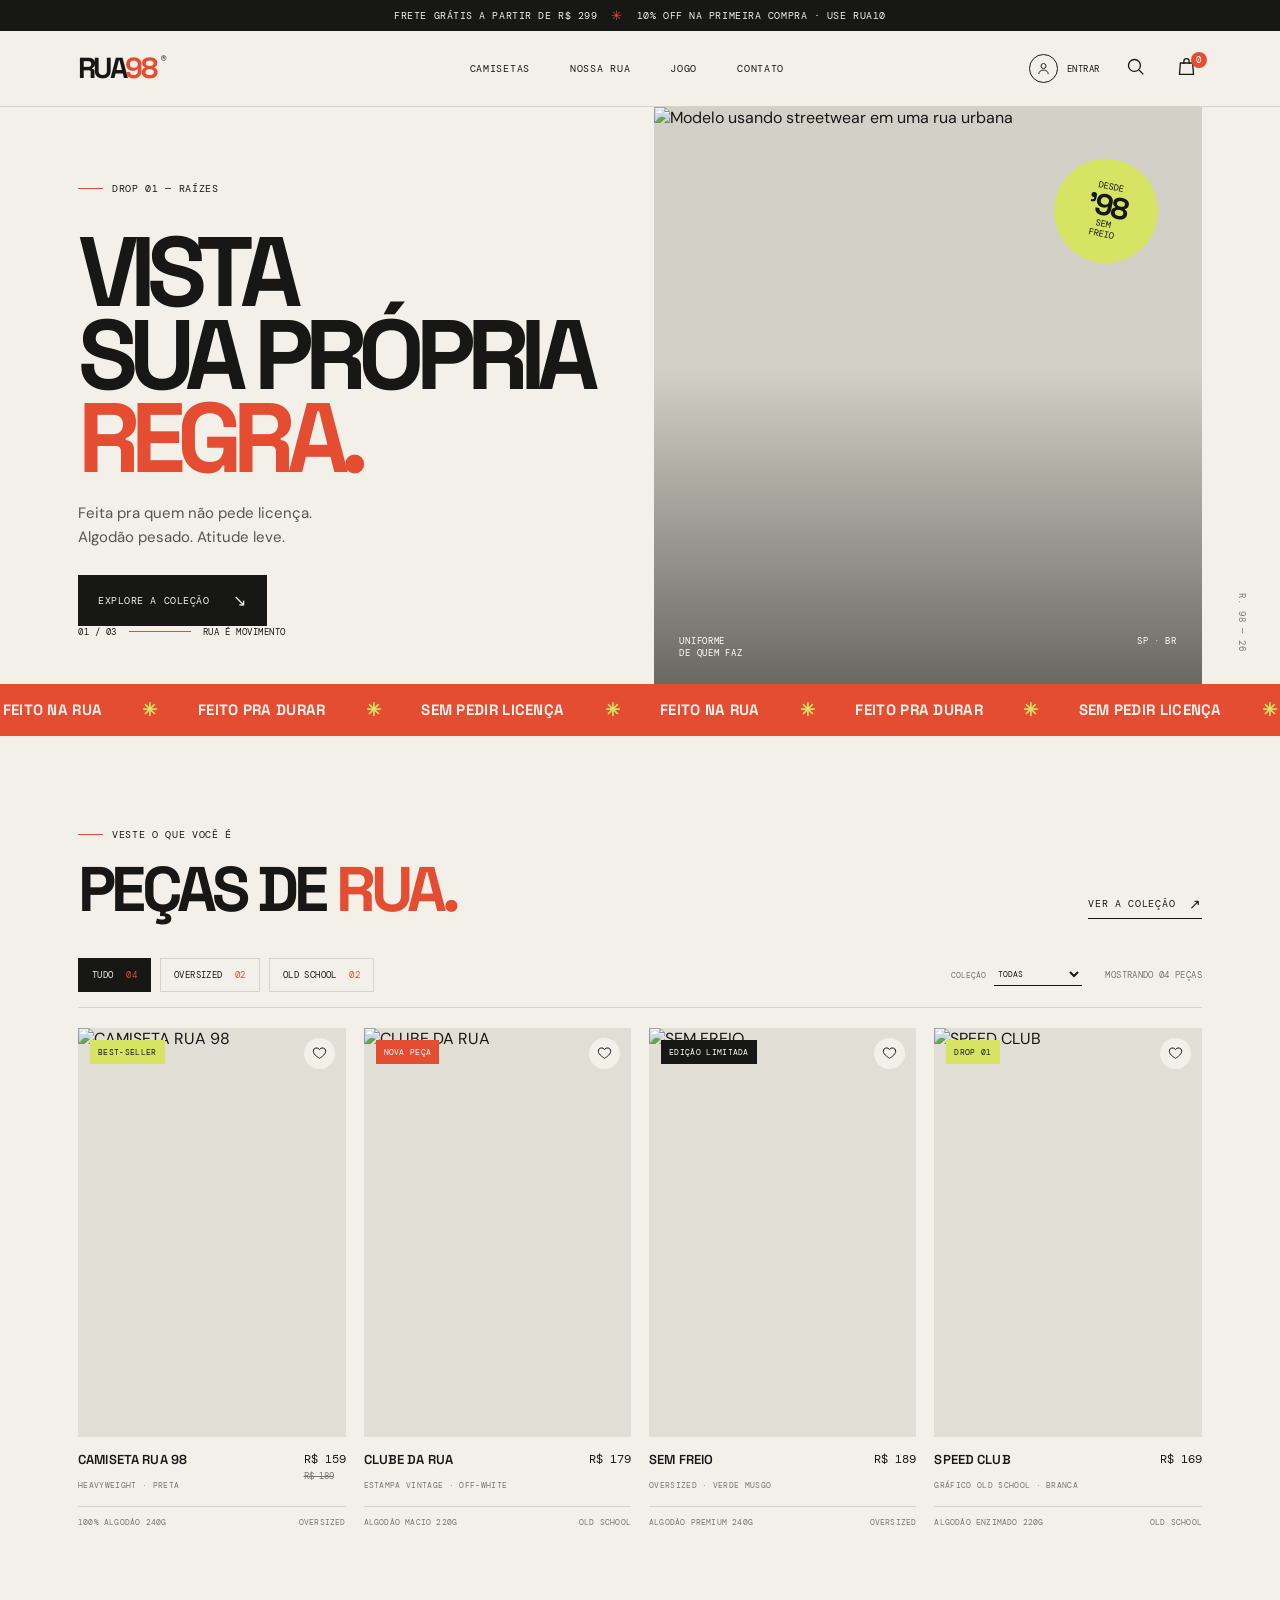
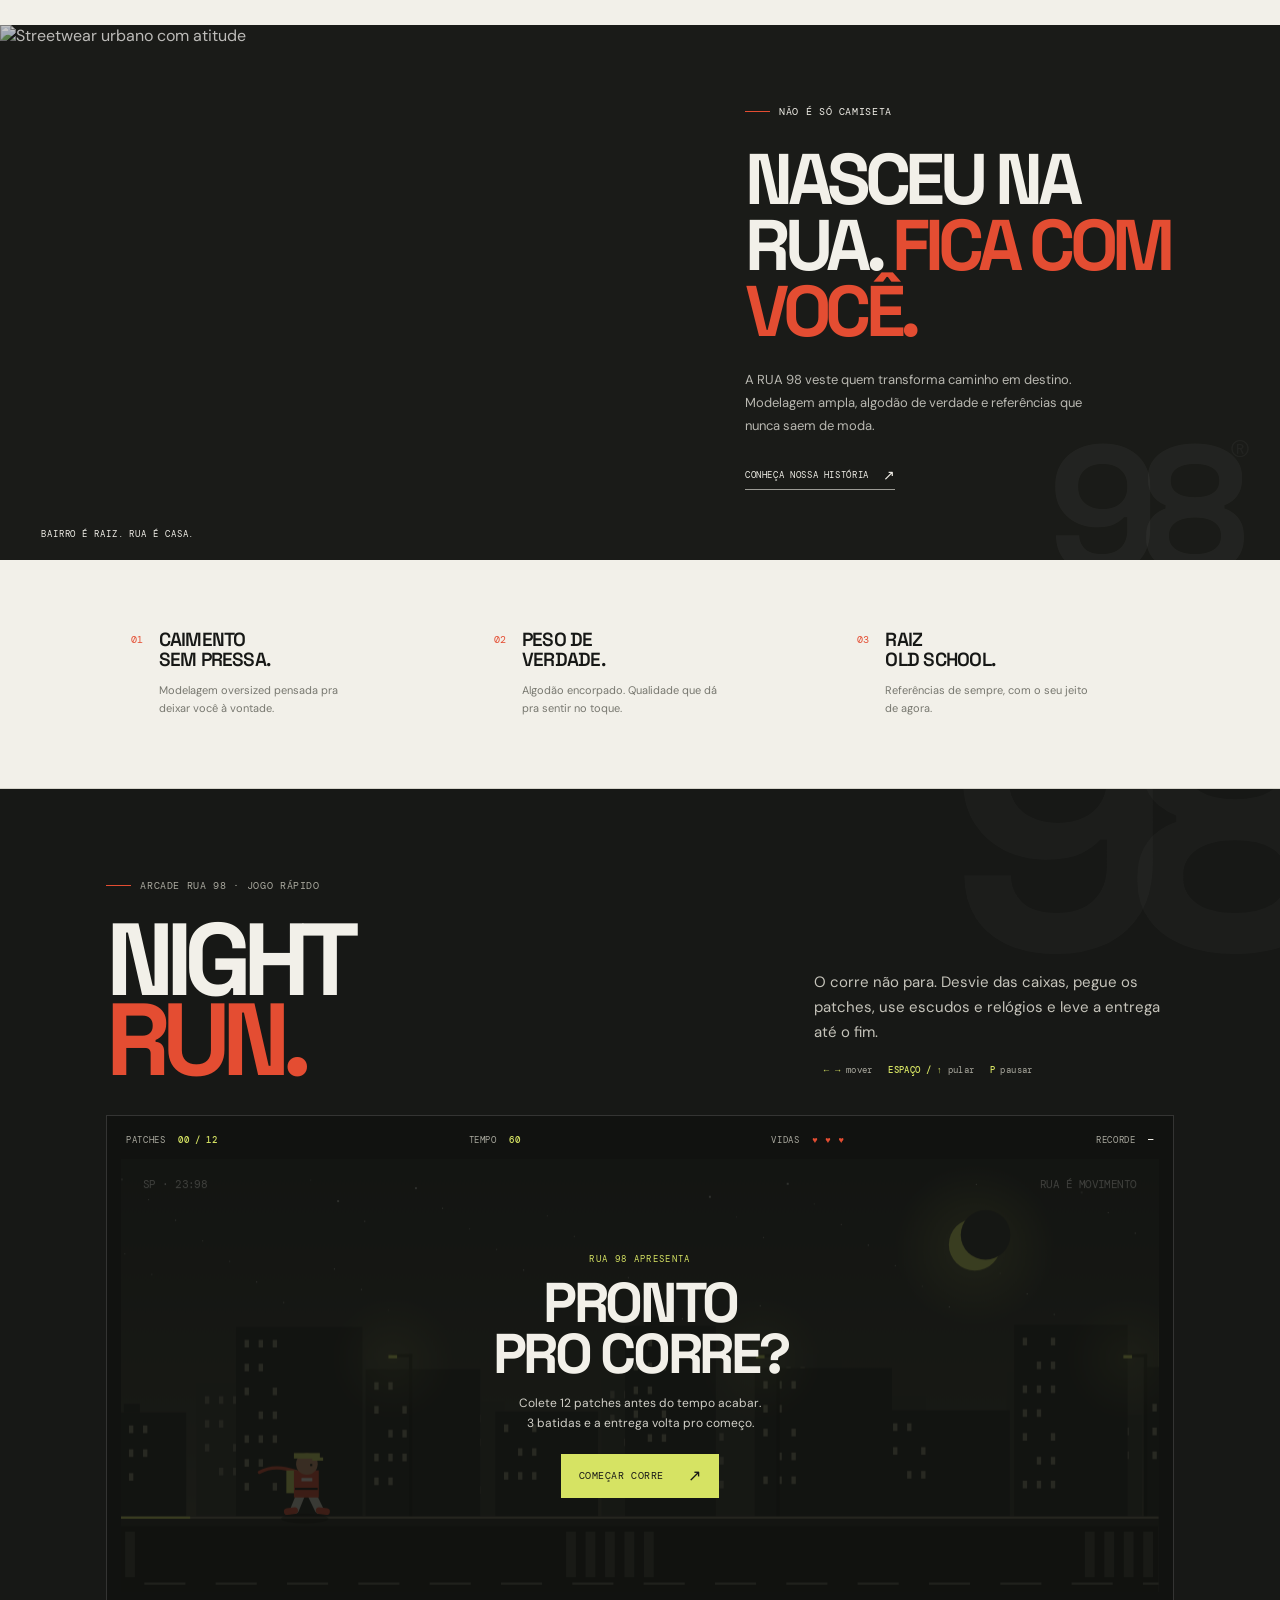
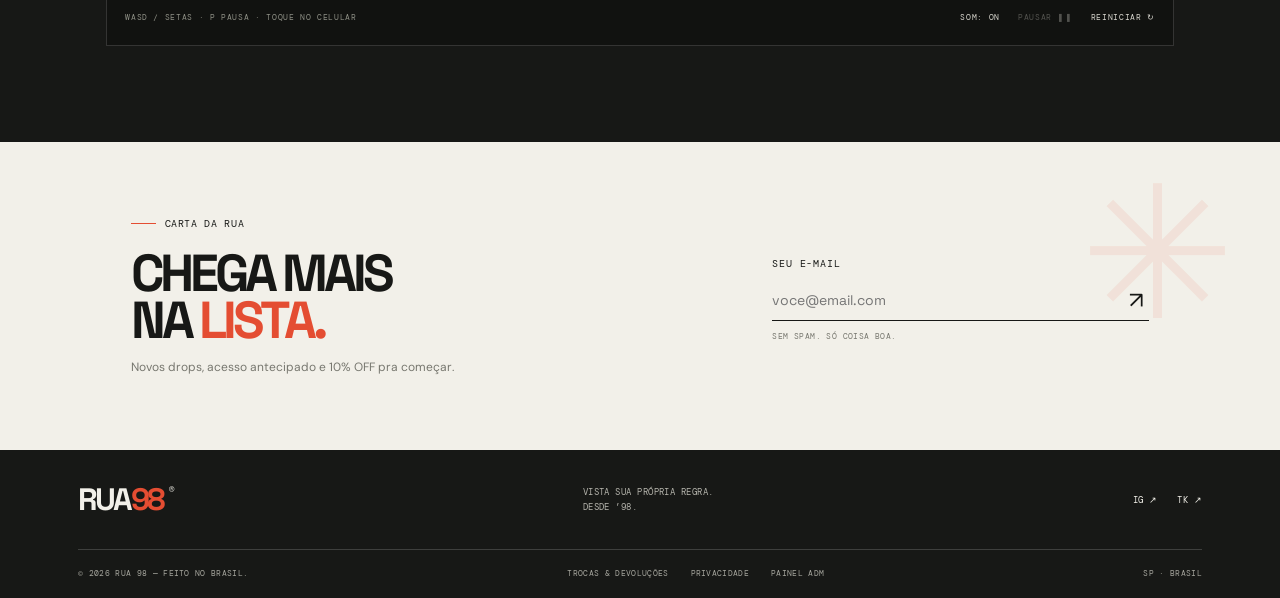
==== commit 8c335f85: "Save source and v2 conversation for issue #6 Run: 43228229777 Generation: 43228229777-1794492090304" ====
--- a/index.html
+++ b/index.html
@@ -45,12 +45,13 @@
     <section class="manifesto" id="manifesto"><div class="manifesto-image"><img src="https://images.unsplash.com/photo-1529139574466-a303027c1d8b?auto=format&fit=crop&w=1200&q=80" alt="Streetwear urbano com atitude" loading="lazy"><span class="image-label">BAIRRO É RAIZ. RUA É CASA.</span></div><div class="manifesto-copy"><div class="eyebrow"><span class="eyebrow-line"></span> NÃO É SÓ CAMISETA</div><h2>NASCEU NA<br>RUA. <span>FICA COM<br>VOCÊ.</span></h2><p>A RUA 98 veste quem transforma caminho em destino. Modelagem ampla, algodão de verdade e referências que nunca saem de moda.</p><a class="text-link" href="#footer">CONHEÇA NOSSA HISTÓRIA <span>↗</span></a><div class="manifesto-mark">98<span>®</span></div></div></section>
     <section class="values"><div><span class="value-number">01</span><h3>CAIMENTO<br>SEM PRESSA.</h3><p>Modelagem oversized pensada pra deixar você à vontade.</p></div><div><span class="value-number">02</span><h3>PESO DE<br>VERDADE.</h3><p>Algodão encorpado. Qualidade que dá pra sentir no toque.</p></div><div><span class="value-number">03</span><h3>RAIZ<br>OLD SCHOOL.</h3><p>Referências de sempre, com o seu jeito de agora.</p></div></section>
     <section class="street-game" id="jogo" aria-labelledby="game-title">
-      <div class="game-intro"><div><div class="eyebrow"><span class="eyebrow-line"></span> ARCADE RUA 98 · JOGO RÁPIDO</div><h2 id="game-title">NIGHT<br><span>RUN.</span></h2></div><div class="game-copy"><p>O corre não para. Desvie das caixas, pegue os patches e leve a entrega até o fim.</p><p class="game-instructions"><b>← →</b> mover <b>ESPAÇO / ↑</b> pular</p></div></div>
+      <div class="game-intro"><div><div class="eyebrow"><span class="eyebrow-line"></span> ARCADE RUA 98 · JOGO RÁPIDO</div><h2 id="game-title">NIGHT<br><span>RUN.</span></h2></div><div class="game-copy"><p>O corre não para. Desvie das caixas, pegue os patches, use escudos e relógios e leve a entrega até o fim.</p><p class="game-instructions"><b>← →</b> mover <b>ESPAÇO / ↑</b> pular <b>P</b> pausar</p></div></div>
       <div class="game-shell">
-        <div class="game-hud" aria-live="polite"><span>PATCHES <b id="game-score">00 / 12</b></span><span>TEMPO <b id="game-time">60</b></span><span>VIDAS <b id="game-lives">♥ ♥ ♥</b></span></div>
-        <div class="game-stage"><canvas id="street-canvas" width="960" height="400" aria-label="Jogo Night Run. Desvie dos obstáculos e colete 12 patches.">Seu navegador não suporta canvas.</canvas><div class="game-overlay" id="game-overlay"><span class="overlay-kicker">RUA 98 APRESENTA</span><strong id="overlay-title">PRONTO<br>PRO CORRE?</strong><p id="overlay-copy">Colete 12 patches antes do tempo acabar.<br>3 batidas e a entrega volta pro começo.</p><button class="button button-dark" id="game-start" type="button">COMEÇAR CORRE <span>↗</span></button></div></div>
+        <div class="game-hud"><span>PATCHES <b id="game-score">00 / 12</b></span><span>TEMPO <b id="game-time">60</b></span><span>VIDAS <b id="game-lives">♥ ♥ ♥</b></span><span class="game-record">RECORDE <b id="game-best">—</b></span></div>
+        <div class="game-stage is-overlay-open"><canvas id="street-canvas" width="960" height="400" tabindex="0" aria-label="Jogo Night Run. Desvie dos obstáculos e colete 12 patches. Use as setas ou A e D para mover, espaço ou seta para cima para pular e P para pausar.">Seu navegador não suporta canvas.</canvas><div class="game-overlay" id="game-overlay"><span class="overlay-kicker" id="overlay-kicker">RUA 98 APRESENTA</span><strong id="overlay-title">PRONTO<br>PRO CORRE?</strong><p id="overlay-copy">Colete 12 patches antes do tempo acabar.<br>3 batidas e a entrega volta pro começo.</p><button class="button button-dark" id="game-start" type="button">COMEÇAR CORRE <span>↗</span></button></div></div>
         <div class="game-controls" aria-label="Controles do jogo"><button type="button" data-control="left" aria-label="Mover para esquerda">←</button><button type="button" data-control="jump" aria-label="Pular">PULAR <span>↑</span></button><button type="button" data-control="right" aria-label="Mover para direita">→</button></div>
-        <div class="game-foot"><span>WASD OU SETAS · TOQUE NOS BOTÕES NO CELULAR</span><button type="button" id="game-reset">REINICIAR ↻</button></div>
+        <div class="game-foot"><span>WASD / SETAS · P PAUSA · TOQUE NO CELULAR</span><div class="game-foot-actions"><button type="button" id="game-sound" aria-pressed="true">SOM: ON</button><button type="button" id="game-pause" aria-label="Pausar jogo" disabled>PAUSAR ❚❚</button><button type="button" id="game-reset">REINICIAR ↻</button></div></div>
+        <p class="sr-only" id="game-status" aria-live="polite"></p>
       </div>
     </section>
     <section class="newsletter"><div><div class="eyebrow"><span class="eyebrow-line"></span> CARTA DA RUA</div><h2>CHEGA MAIS<br>NA <span>LISTA.</span></h2><p>Novos drops, acesso antecipado e 10% OFF pra começar.</p></div><form class="newsletter-form"><label for="email">SEU E-MAIL</label><div class="email-row"><input type="email" id="email" placeholder="voce@email.com" required><button type="submit" aria-label="Cadastrar e-mail">↗</button></div><span class="form-note">SEM SPAM. SÓ COISA BOA.</span></form><span class="newsletter-star">✳</span></section>
--- a/street-game.css
+++ b/street-game.css
@@ -1 +1,348 @@
-.street-game{padding:90px 8.3% 96px;background:#171816;color:#f2f0e9;position:relative;overflow:hidden}.street-game:before{content:"98";position:absolute;right:-20px;top:-126px;font:700 360px/.9 var(--display);letter-spacing:-.12em;color:#ffffff06;pointer-events:none}.game-intro{max-width:1120px;margin:0 auto 34px;display:flex;align-items:flex-end;justify-content:space-between;gap:40px;position:relative;z-index:1}.street-game .eyebrow{color:#aaa99f}.game-intro h2{font:700 clamp(58px,8vw,104px)/.79 var(--display);letter-spacing:-.09em;margin:28px 0 0}.game-intro h2 span{color:var(--red)}.game-copy{max-width:340px;padding-bottom:5px}.game-copy>p:first-child{font:15px/1.65 var(--sans);color:#c5c3ba;margin:0 0 20px}.game-instructions{font:9px var(--mono);letter-spacing:.04em;color:#aaa99f;margin:0}.game-instructions b{color:var(--green);font-weight:500;margin-left:10px}.game-shell{max-width:1120px;margin:auto;position:relative;z-index:1;border:1px solid #ffffff25;background:#111210;padding:14px}.game-hud{display:flex;justify-content:space-between;gap:12px;padding:4px 5px 13px;font:9px var(--mono);letter-spacing:.07em;color:#aaa99f}.game-hud b{color:var(--green);font-weight:500;margin-left:7px}.game-hud span:last-child b{color:var(--red);letter-spacing:.15em}.game-stage{position:relative;overflow:hidden;background:#212320;line-height:0}#street-canvas{display:block;width:100%;height:auto;aspect-ratio:12/5;touch-action:none}.game-overlay{position:absolute;inset:0;display:flex;align-items:center;justify-content:center;flex-direction:column;text-align:center;padding:20px;background:#10110fc9;line-height:1.4;transition:opacity .2s,visibility .2s}.game-overlay.is-hidden{opacity:0;visibility:hidden;pointer-events:none}.overlay-kicker{font:9px var(--mono);letter-spacing:.15em;color:var(--green);margin-bottom:13px}.game-overlay strong{font:700 clamp(30px,5vw,56px)/.9 var(--display);letter-spacing:-.06em}.game-overlay p{font:12px/1.65 var(--sans);color:#d2d0c8;margin:15px 0 20px}.game-overlay .button{border:0;min-height:44px;font:10px var(--mono);padding:0 18px;cursor:pointer}.game-controls{display:none;grid-template-columns:1fr 1.4fr 1fr;gap:9px;padding-top:12px}.game-controls button{min-height:48px;color:var(--paper);background:#22231f;border:1px solid #ffffff35;font:500 14px var(--mono);touch-action:none;user-select:none;-webkit-user-select:none}.game-controls button[data-control="jump"]{background:#d6e363;color:#171816;border-color:#d6e363;font-size:10px;letter-spacing:.1em}.game-controls button:active,.game-controls button.is-pressed{transform:translateY(1px);background:var(--red);color:white}.game-controls button[data-control="jump"]:active,.game-controls button[data-control="jump"].is-pressed{background:#e44d32;border-color:#e44d32}.game-controls button span{font-size:15px}.game-foot{display:flex;justify-content:space-between;align-items:center;gap:12px;padding:12px 4px 1px;color:#8f9086;font:8px var(--mono);letter-spacing:.08em}.game-foot button{background:none;border:0;color:#d9d7cf;padding:8px 0;font:inherit;letter-spacing:inherit;cursor:pointer}.game-foot button:hover{color:var(--green)}@media(max-width:700px){.street-game{padding:65px 5% 68px}.game-intro{align-items:flex-start;flex-direction:column;gap:23px;margin-bottom:25px}.game-intro h2{font-size:74px;margin-top:22px}.game-copy{max-width:420px}.game-copy>p:first-child{font-size:13px;margin-bottom:12px}.game-shell{padding:9px}.game-hud{font-size:8px;letter-spacing:.025em;padding-bottom:9px}.game-hud b{margin-left:3px}.game-controls{display:grid}.game-foot{font-size:7px}.game-stage{min-height:145px}.game-overlay p{font-size:10px;margin:11px 0 14px}.game-overlay .button{min-height:40px}.street-game:before{font-size:240px;top:-70px}}@media(max-width:380px){.game-hud{gap:4px;font-size:7px}.game-hud b{font-size:8px}.game-foot{font-size:6px}.game-controls{gap:6px}.game-controls button{min-height:45px}}
+.street-game {
+  padding: 90px 8.3% 96px;
+  background: #171816;
+  color: #f2f0e9;
+  position: relative;
+  overflow: hidden;
+}
+.street-game:before {
+  content: "98";
+  position: absolute;
+  right: -20px;
+  top: -126px;
+  font: 700 360px/.9 var(--display);
+  letter-spacing: -.12em;
+  color: #ffffff06;
+  pointer-events: none;
+}
+.game-intro {
+  max-width: 1120px;
+  margin: 0 auto 34px;
+  display: flex;
+  align-items: flex-end;
+  justify-content: space-between;
+  gap: 40px;
+  position: relative;
+  z-index: 1;
+}
+.street-game .eyebrow {
+  color: #aaa99f;
+}
+.game-intro h2 {
+  font: 700 clamp(58px, 8vw, 104px)/.79 var(--display);
+  letter-spacing: -.09em;
+  margin: 28px 0 0;
+}
+.game-intro h2 span {
+  color: var(--red);
+}
+.game-copy {
+  max-width: 360px;
+  padding-bottom: 5px;
+}
+.game-copy>p:first-child {
+  font: 15px/1.65 var(--sans);
+  color: #c5c3ba;
+  margin: 0 0 20px;
+}
+.game-instructions {
+  font: 9px var(--mono);
+  letter-spacing: .04em;
+  color: #aaa99f;
+  margin: 0;
+}
+.game-instructions b {
+  color: var(--green);
+  font-weight: 500;
+  margin-left: 10px;
+}
+.game-shell {
+  max-width: 1120px;
+  margin: auto;
+  position: relative;
+  z-index: 1;
+  border: 1px solid #ffffff25;
+  background: #111210;
+  padding: 14px;
+}
+.game-hud {
+  display: flex;
+  justify-content: space-between;
+  align-items: center;
+  gap: 16px;
+  padding: 4px 5px 13px;
+  font: 9px var(--mono);
+  letter-spacing: .07em;
+  color: #aaa99f;
+}
+.game-hud b {
+  color: var(--green);
+  font-weight: 500;
+  margin-left: 7px;
+}
+.game-hud span:nth-child(3) b {
+  color: var(--red);
+  letter-spacing: .15em;
+}
+.game-hud .game-record b {
+  color: #f2f0e9;
+}
+#game-time.is-urgent {
+  color: var(--red);
+  animation: hud-pulse .8s ease-in-out infinite alternate;
+}
+@keyframes hud-pulse {
+  to {
+    opacity: .32;
+  }
+}
+.game-stage {
+  position: relative;
+  overflow: hidden;
+  background: #212320;
+  line-height: 0;
+}
+#street-canvas {
+  display: block;
+  width: 100%;
+  height: auto;
+  aspect-ratio: 12/5;
+  touch-action: none;
+  outline: none;
+}
+.game-overlay {
+  position: absolute;
+  inset: 0;
+  display: flex;
+  align-items: center;
+  justify-content: center;
+  flex-direction: column;
+  text-align: center;
+  padding: 20px;
+  background: #10110fc9;
+  line-height: 1.4;
+  transition: opacity .2s, visibility .2s;
+}
+.game-overlay.is-hidden {
+  opacity: 0;
+  visibility: hidden;
+  pointer-events: none;
+}
+.overlay-kicker {
+  font: 9px var(--mono);
+  letter-spacing: .15em;
+  color: var(--green);
+  margin-bottom: 13px;
+}
+.game-overlay strong {
+  font: 700 clamp(30px, 5vw, 56px)/.9 var(--display);
+  letter-spacing: -.06em;
+}
+.game-overlay p {
+  font: 12px/1.65 var(--sans);
+  color: #d2d0c8;
+  margin: 15px 0 20px;
+  max-width: 440px;
+}
+.game-overlay p b {
+  color: var(--green);
+  font-weight: 500;
+}
+.game-overlay .button {
+  background: var(--green);
+  border: 0;
+  color: var(--ink);
+  min-height: 44px;
+  font: 10px var(--mono);
+  padding: 0 18px;
+  cursor: pointer;
+}
+.game-overlay .button:hover {
+  background: var(--red);
+  color: #fff;
+}
+.game-controls {
+  display: none;
+  grid-template-columns: 1fr 1.4fr 1fr;
+  gap: 9px;
+  padding-top: 12px;
+}
+.game-controls button {
+  min-height: 48px;
+  color: var(--paper);
+  background: #22231f;
+  border: 1px solid #ffffff35;
+  font: 500 14px var(--mono);
+  touch-action: none;
+  user-select: none;
+  -webkit-user-select: none;
+}
+.game-controls button[data-control="jump"] {
+  background: #d6e363;
+  color: #171816;
+  border-color: #d6e363;
+  font-size: 10px;
+  letter-spacing: .1em;
+}
+.game-controls button:active,
+.game-controls button.is-pressed {
+  transform: translateY(1px);
+  background: var(--red);
+  color: white;
+}
+.game-controls button[data-control="jump"]:active,
+.game-controls button[data-control="jump"].is-pressed {
+  background: #e44d32;
+  border-color: #e44d32;
+}
+.game-controls button span {
+  font-size: 15px;
+}
+.game-foot {
+  display: flex;
+  justify-content: space-between;
+  align-items: center;
+  gap: 12px;
+  padding: 12px 4px 1px;
+  color: #8f9086;
+  font: 8px var(--mono);
+  letter-spacing: .08em;
+}
+.game-foot-actions {
+  display: flex;
+  align-items: center;
+  gap: 18px;
+}
+.game-foot button {
+  background: none;
+  border: 0;
+  color: #d9d7cf;
+  padding: 8px 0;
+  font: inherit;
+  letter-spacing: inherit;
+  cursor: pointer;
+}
+.game-foot button:hover:not(:disabled) {
+  color: var(--green);
+}
+.game-foot button:disabled {
+  opacity: .32;
+  cursor: default;
+}
+.sr-only {
+  position: absolute;
+  width: 1px;
+  height: 1px;
+  padding: 0;
+  margin: -1px;
+  overflow: hidden;
+  clip: rect(0, 0, 0, 0);
+  white-space: nowrap;
+  border: 0;
+}
+@media(max-width:700px) {
+  .street-game {
+    padding: 65px 5% 68px;
+  }
+  .game-intro {
+    align-items: flex-start;
+    flex-direction: column;
+    gap: 23px;
+    margin-bottom: 25px;
+  }
+  .game-intro h2 {
+    font-size: 74px;
+    margin-top: 22px;
+  }
+  .game-copy {
+    max-width: 420px;
+  }
+  .game-copy>p:first-child {
+    font-size: 13px;
+    margin-bottom: 12px;
+  }
+  .game-shell {
+    padding: 9px;
+  }
+  .game-hud {
+    font-size: 8px;
+    letter-spacing: .025em;
+    padding-bottom: 9px;
+    gap: 8px;
+  }
+  .game-hud b {
+    margin-left: 3px;
+  }
+  .game-controls {
+    display: grid;
+  }
+  .game-foot {
+    font-size: 7px;
+    flex-wrap: wrap;
+  }
+  .game-foot-actions {
+    gap: 12px;
+  }
+  .game-stage {
+    min-height: 0;
+  }
+  .game-stage.is-overlay-open {
+    min-height: 190px;
+  }
+  .game-overlay {
+    padding: 12px;
+  }
+  .overlay-kicker {
+    display: none;
+  }
+  .game-overlay strong {
+    font-size: clamp(24px, 7vw, 36px);
+  }
+  .game-overlay p {
+    font-size: 9px;
+    line-height: 1.45;
+    margin: 8px 0 10px;
+    max-width: 300px;
+  }
+  .game-overlay .button {
+    min-height: 36px;
+    padding: 0 14px;
+    font-size: 9px;
+  }
+  .street-game:before {
+    font-size: 240px;
+    top: -70px;
+  }
+}
+@media(max-width:380px) {
+  .game-hud {
+    gap: 4px;
+    font-size: 7px;
+  }
+  .game-hud b {
+    font-size: 8px;
+  }
+  .game-hud .game-record {
+    display: none;
+  }
+  .game-foot {
+    font-size: 6px;
+  }
+  .game-foot-actions {
+    gap: 9px;
+  }
+  .game-controls {
+    gap: 6px;
+  }
+  .game-controls button {
+    min-height: 45px;
+  }
+}
+@media(prefers-reduced-motion:reduce) {
+  #game-time.is-urgent {
+    animation: none;
+  }
+  .game-overlay {
+    transition: none;
+  }
+}
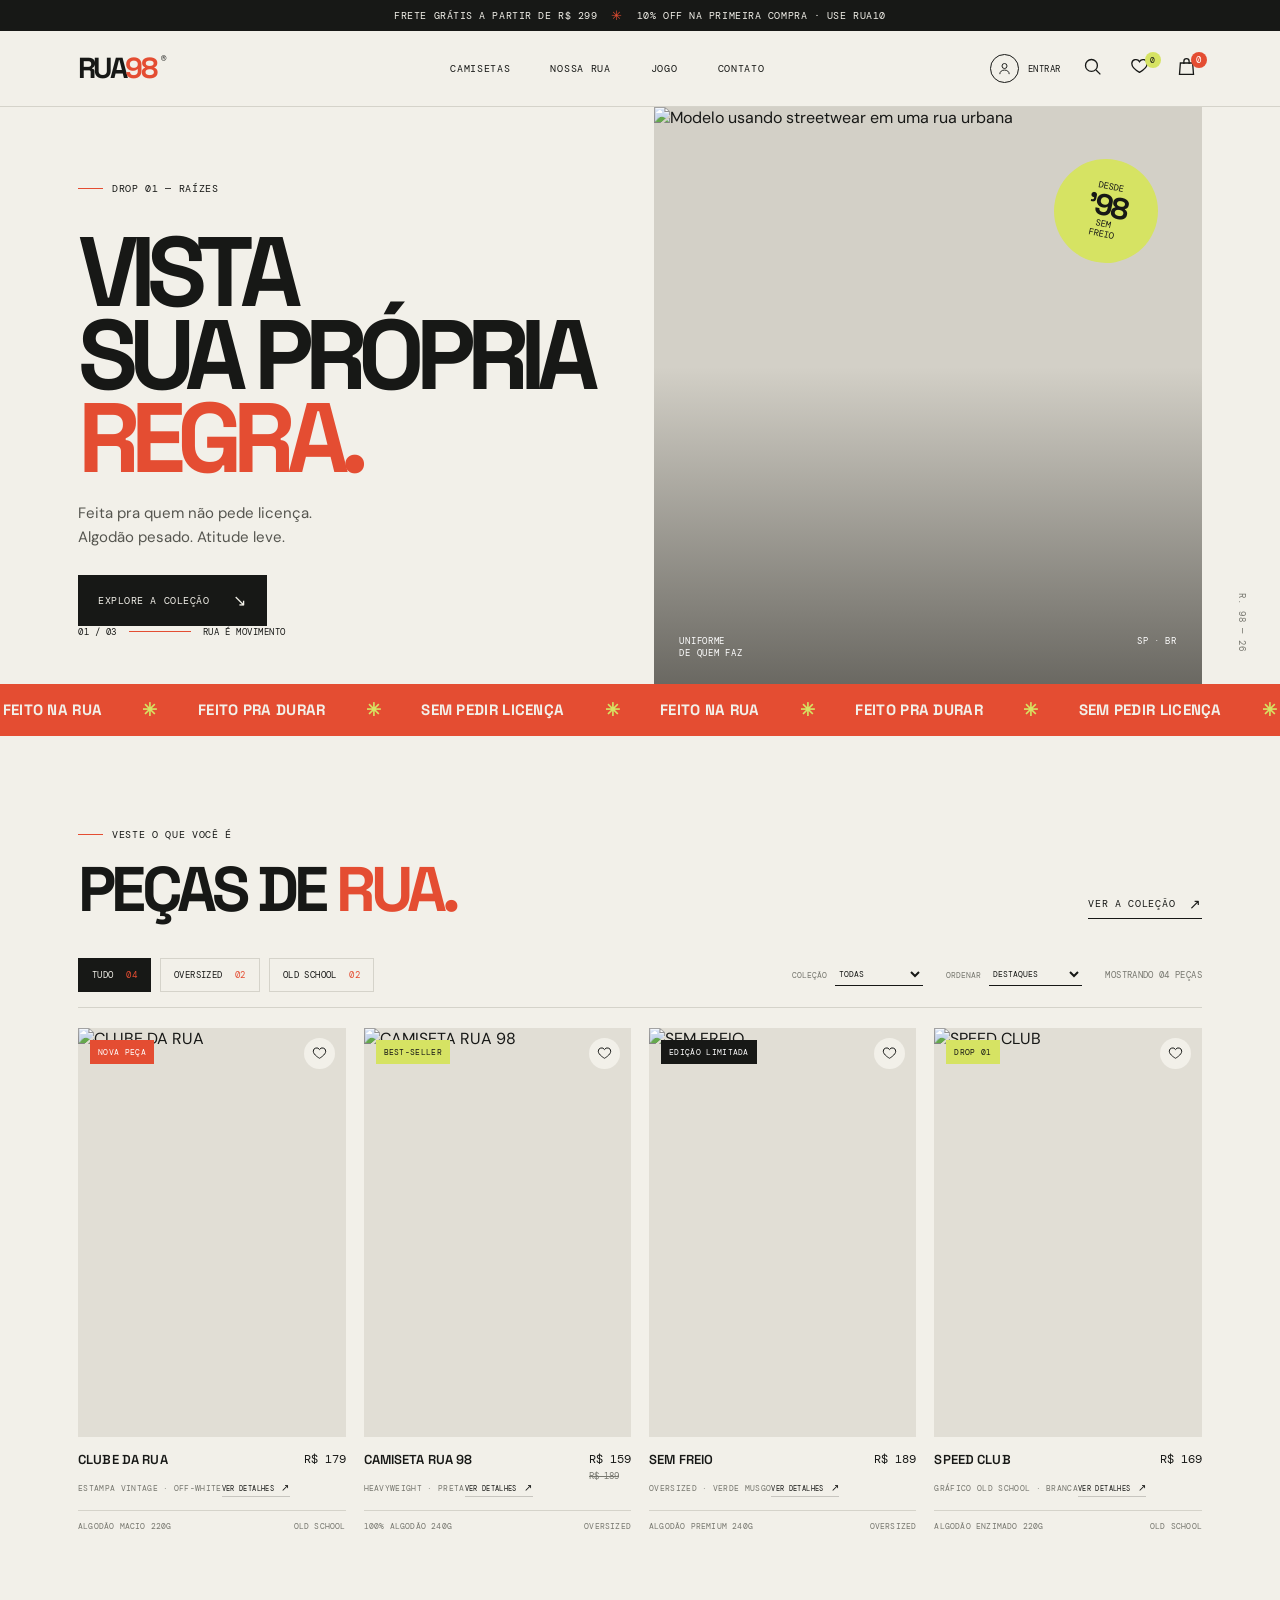
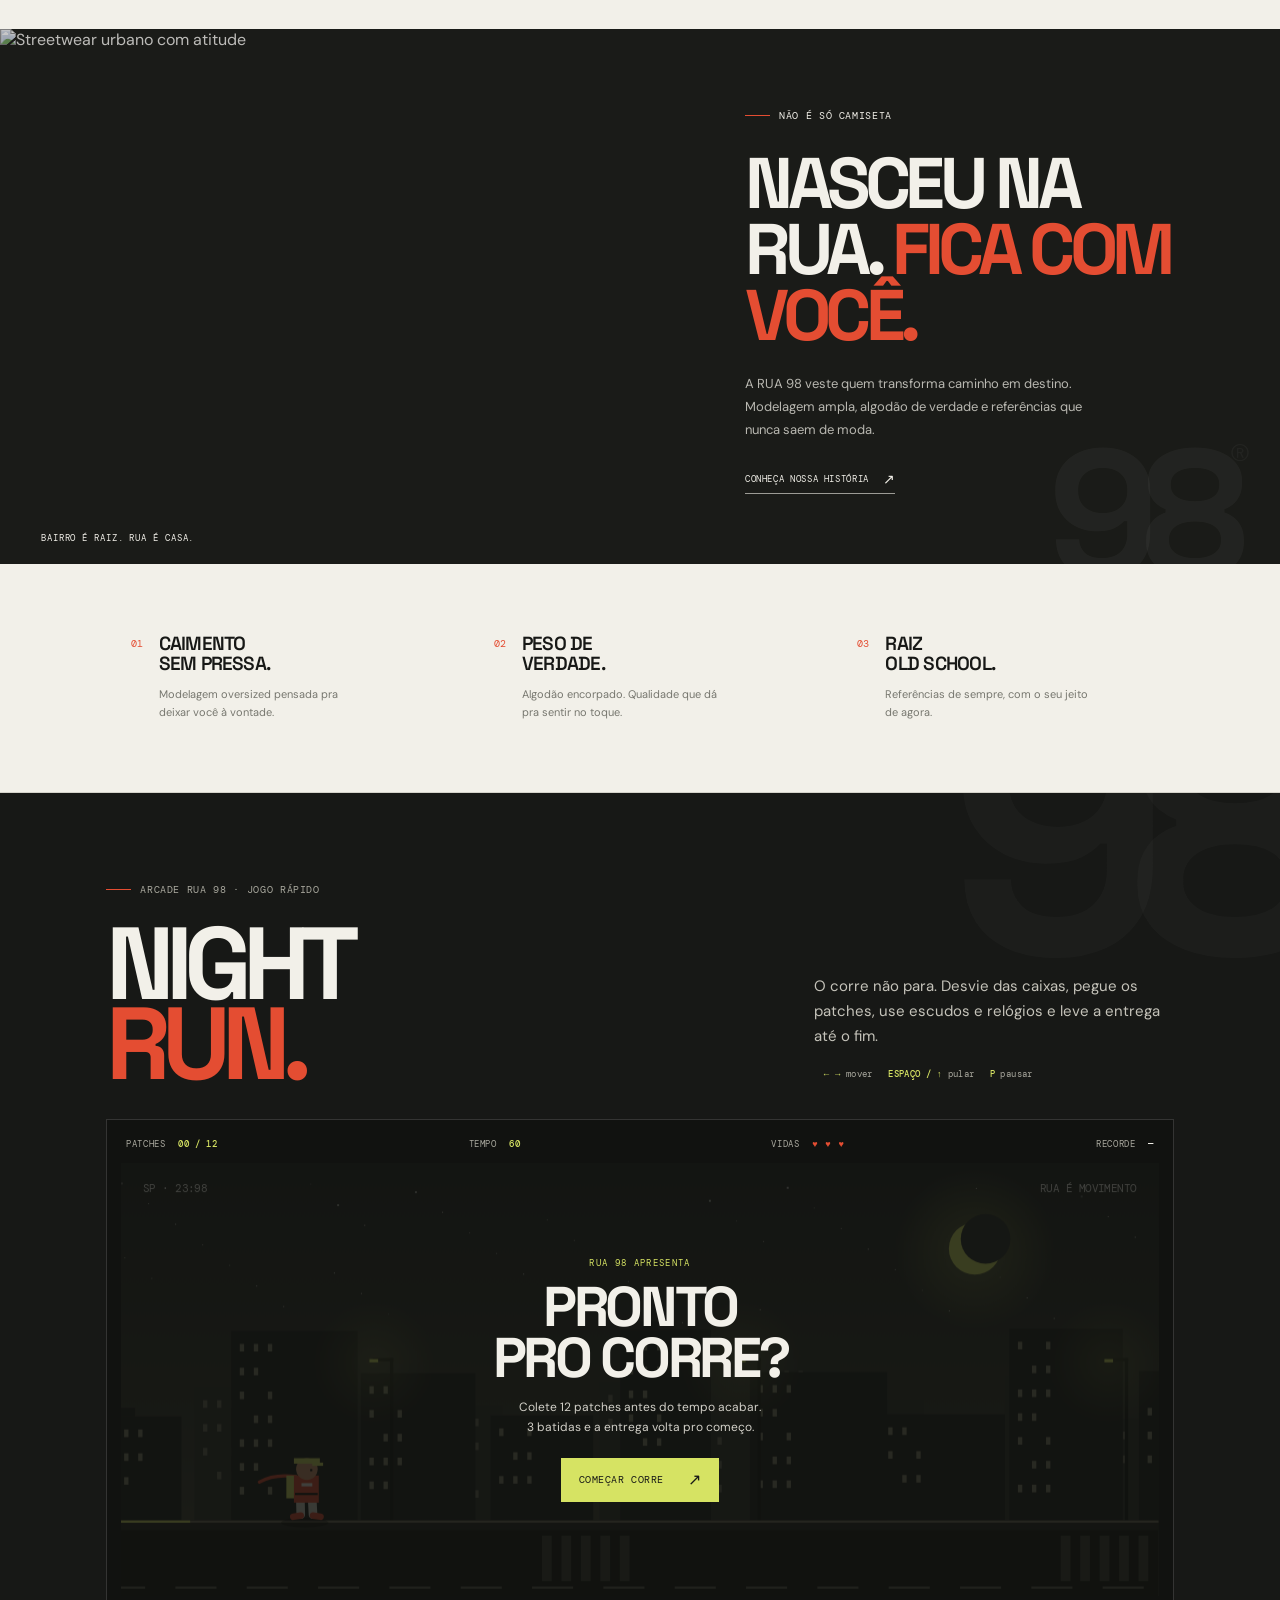
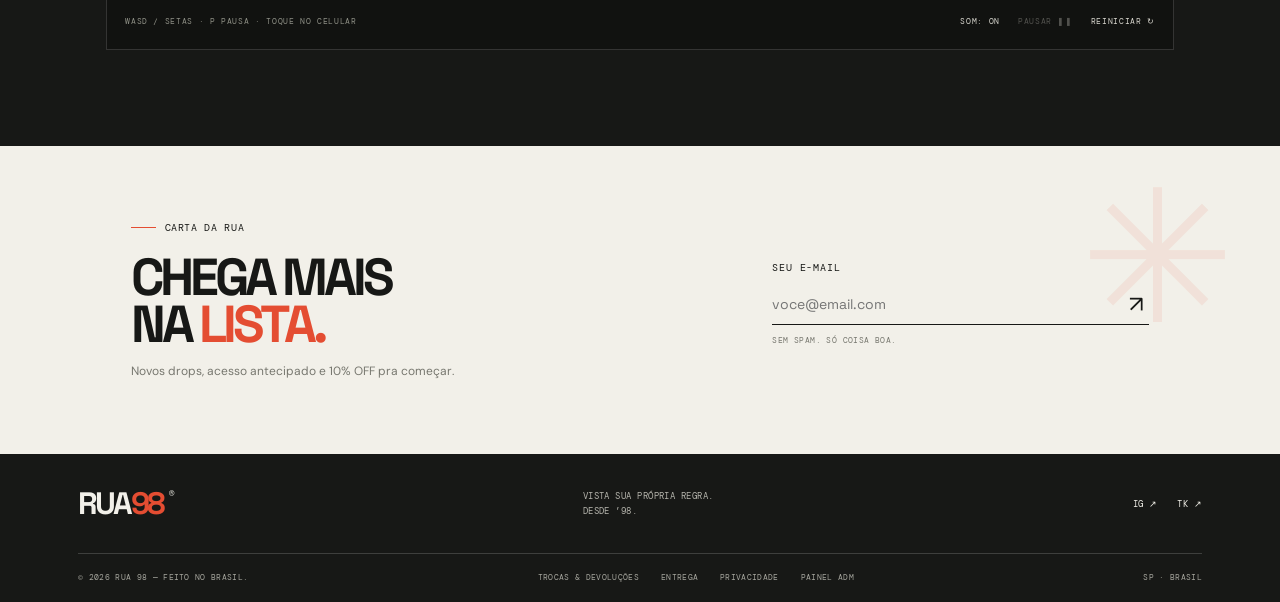
==== commit 122ab42d: "Save source and v2 conversation for issue #6 Run: 43228229777 Generation: 43228229777-1794494878252" ====
--- a/index.html
+++ b/index.html
@@ -20,7 +20,7 @@
     <button class="icon-btn menu-toggle" aria-label="Abrir menu" aria-expanded="false"><span></span><span></span></button>
     <a class="wordmark" href="#inicio" aria-label="RUA 98 início">RUA<span>98</span><i>®</i></a>
     <nav class="main-nav" aria-label="Navegação principal"><a href="#colecao">CAMISETAS</a><a href="#manifesto">NOSSA RUA</a><a href="#jogo">JOGO</a><a href="#footer">CONTATO</a></nav>
-    <div class="header-actions"><button class="icon-btn search-toggle" aria-label="Buscar produtos"><svg viewBox="0 0 24 24"><circle cx="10.8" cy="10.8" r="6.8"/><path d="m16 16 5 5"/></svg></button><button class="icon-btn cart-toggle" aria-label="Abrir sacola"><svg viewBox="0 0 24 24"><path d="M5 8h14l1 13H4L5 8Z"/><path d="M9 9V6a3 3 0 0 1 6 0v3"/></svg><span class="cart-count">0</span></button></div>
+    <div class="header-actions"><button class="icon-btn search-toggle" aria-label="Buscar produtos"><svg viewBox="0 0 24 24"><circle cx="10.8" cy="10.8" r="6.8"/><path d="m16 16 5 5"/></svg></button><button class="icon-btn favorites-toggle" aria-label="Mostrar peças favoritas" aria-pressed="false"><svg viewBox="0 0 24 24"><path d="M20.8 8.7c0 5.2-8.8 10-8.8 10s-8.8-4.8-8.8-10a4.7 4.7 0 0 1 8.8-2.2 4.7 4.7 0 0 1 8.8 2.2Z"/></svg><span class="favorites-count">0</span></button><button class="icon-btn cart-toggle" aria-label="Abrir sacola"><svg viewBox="0 0 24 24"><path d="M5 8h14l1 13H4L5 8Z"/><path d="M9 9V6a3 3 0 0 1 6 0v3"/></svg><span class="cart-count">0</span></button></div>
   </header>
   <div class="search-panel"><label for="search-input">O que você procura?</label><div class="search-row"><input id="search-input" type="search" placeholder="Ex: oversized preta"><button class="search-submit">BUSCAR ↗</button></div></div>
   <main>
@@ -32,14 +32,14 @@
     <div class="ticker" aria-label="Feito na rua, feito pra durar"><div class="ticker-track"><span>FEITO NA RUA</span><b>✳</b><span>FEITO PRA DURAR</span><b>✳</b><span>SEM PEDIR LICENÇA</span><b>✳</b><span>FEITO NA RUA</span><b>✳</b><span>FEITO PRA DURAR</span><b>✳</b><span>SEM PEDIR LICENÇA</span><b>✳</b></div></div>
     <section class="collection section-wrap" id="colecao">
       <div class="section-heading"><div><div class="eyebrow"><span class="eyebrow-line"></span> VESTE O QUE VOCÊ É</div><h2>PEÇAS DE <span>RUA.</span></h2></div><a class="text-link desktop-link" href="#colecao">VER A COLEÇÃO <span>↗</span></a></div>
-      <div class="collection-toolbar"><div class="filter-list" id="filter-list" role="group" aria-label="Filtrar produtos"></div><div class="toolbar-right"><label class="collection-select-wrap"><span>COLEÇÃO</span><select id="collection-filter" aria-label="Filtrar por coleção"><option value="todos">TODAS</option></select></label><span class="results-count">MOSTRANDO 04 PEÇAS</span></div></div>
+      <div class="collection-toolbar"><div class="filter-list" id="filter-list" role="group" aria-label="Filtrar produtos"></div><div class="toolbar-right"><label class="collection-select-wrap"><span>COLEÇÃO</span><select id="collection-filter" aria-label="Filtrar por coleção"><option value="todos">TODAS</option></select></label><label class="collection-select-wrap sort-select-wrap"><span>ORDENAR</span><select id="sort-filter" aria-label="Ordenar produtos"><option value="featured">DESTAQUES</option><option value="new">NOVIDADES</option><option value="price-asc">MENOR PREÇO</option><option value="price-desc">MAIOR PREÇO</option><option value="name">A–Z</option></select></label><span class="results-count">MOSTRANDO 04 PEÇAS</span></div></div>
       <div class="product-grid" id="product-grid">
         <article class="product-card" data-category="oversized" data-name="camiseta rua 98 heavyweight preta"><div class="product-image"><img src="https://images.unsplash.com/photo-1521572163474-6864f9cf17ab?auto=format&fit=crop&w=800&q=80" alt="Camiseta oversized preta Rua 98" loading="lazy"><span class="product-tag">BEST-SELLER</span><button class="favorite-btn" aria-label="Favoritar Camiseta Rua 98"><svg viewBox="0 0 24 24"><path d="M20.8 8.7c0 5.2-8.8 10-8.8 10s-8.8-4.8-8.8-10a4.7 4.7 0 0 1 8.8-2.2 4.7 4.7 0 0 1 8.8 2.2Z"/></svg></button><button class="quick-add" data-product="0">ADICIONAR À SACOLA <span>＋</span></button></div><div class="product-info"><div><h3>CAMISETA RUA 98</h3><span class="product-subtitle">HEAVYWEIGHT · PRETA</span></div><span class="product-price">R$ 159</span></div><div class="product-meta"><span>100% ALGODÃO 240G</span><span class="swatches"><i class="swatch black"></i><i class="swatch cream"></i></span></div></article>
         <article class="product-card" data-category="old-school" data-name="camiseta clube da rua off white"><div class="product-image"><img src="https://images.unsplash.com/photo-1523381210434-271e8be1f52b?auto=format&fit=crop&w=800&q=80" alt="Camiseta gráfica Clube da Rua off white" loading="lazy"><span class="product-tag tag-new">NOVA PEÇA</span><button class="favorite-btn" aria-label="Favoritar Camiseta Clube da Rua"><svg viewBox="0 0 24 24"><path d="M20.8 8.7c0 5.2-8.8 10-8.8 10s-8.8-4.8-8.8-10a4.7 4.7 0 0 1 8.8-2.2 4.7 4.7 0 0 1 8.8 2.2Z"/></svg></button><button class="quick-add" data-product="1">ADICIONAR À SACOLA <span>＋</span></button></div><div class="product-info"><div><h3>CLUBE DA RUA</h3><span class="product-subtitle">ESTAMPA VINTAGE · OFF-WHITE</span></div><span class="product-price">R$ 179</span></div><div class="product-meta"><span>ALGODÃO MACIO 220G</span><span class="swatches"><i class="swatch cream"></i><i class="swatch red"></i></span></div></article>
         <article class="product-card" data-category="oversized" data-name="camiseta sem freio oversized verde"><div class="product-image"><img src="https://images.unsplash.com/photo-1503342217505-b0a15ec3261c?auto=format&fit=crop&w=800&q=80" alt="Camiseta oversized verde Sem Freio" loading="lazy"><span class="product-tag tag-limited">EDIÇÃO LIMITADA</span><button class="favorite-btn" aria-label="Favoritar Camiseta Sem Freio"><svg viewBox="0 0 24 24"><path d="M20.8 8.7c0 5.2-8.8 10-8.8 10s-8.8-4.8-8.8-10a4.7 4.7 0 0 1 8.8-2.2 4.7 4.7 0 0 1 8.8 2.2Z"/></svg></button><button class="quick-add" data-product="2">ADICIONAR À SACOLA <span>＋</span></button></div><div class="product-info"><div><h3>SEM FREIO</h3><span class="product-subtitle">OVERSIZED · VERDE MUSGO</span></div><span class="product-price">R$ 189</span></div><div class="product-meta"><span>ALGODÃO PREMIUM 240G</span><span class="swatches"><i class="swatch green"></i><i class="swatch black"></i></span></div></article>
         <article class="product-card" data-category="old-school" data-name="camiseta speed club old school branca"><div class="product-image"><img src="https://images.unsplash.com/photo-1551488831-00ddcb6c6bd3?auto=format&fit=crop&w=800&q=80" alt="Camiseta Speed Club com inspiração old school" loading="lazy"><span class="product-tag">DROP 01</span><button class="favorite-btn" aria-label="Favoritar Camiseta Speed Club"><svg viewBox="0 0 24 24"><path d="M20.8 8.7c0 5.2-8.8 10-8.8 10s-8.8-4.8-8.8-10a4.7 4.7 0 0 1 8.8-2.2 4.7 4.7 0 0 1 8.8 2.2Z"/></svg></button><button class="quick-add" data-product="3">ADICIONAR À SACOLA <span>＋</span></button></div><div class="product-info"><div><h3>SPEED CLUB</h3><span class="product-subtitle">GRÁFICO OLD SCHOOL · BRANCA</span></div><span class="product-price">R$ 169</span></div><div class="product-meta"><span>ALGODÃO ENZIMADO 220G</span><span class="swatches"><i class="swatch cream"></i><i class="swatch blue"></i></span></div></article>
       </div>
-      <div class="empty-products" hidden>NENHUMA PEÇA ENCONTRADA. <button class="clear-search">LIMPAR BUSCA ↗</button></div>
+      <div class="empty-products" hidden><span class="empty-text">NENHUMA PEÇA ENCONTRADA.</span> <button class="clear-search">LIMPAR BUSCA ↗</button></div>
       <a class="button button-outline mobile-collection-link" href="#colecao">VER TODAS AS PEÇAS ↗</a>
     </section>
     <section class="manifesto" id="manifesto"><div class="manifesto-image"><img src="https://images.unsplash.com/photo-1529139574466-a303027c1d8b?auto=format&fit=crop&w=1200&q=80" alt="Streetwear urbano com atitude" loading="lazy"><span class="image-label">BAIRRO É RAIZ. RUA É CASA.</span></div><div class="manifesto-copy"><div class="eyebrow"><span class="eyebrow-line"></span> NÃO É SÓ CAMISETA</div><h2>NASCEU NA<br>RUA. <span>FICA COM<br>VOCÊ.</span></h2><p>A RUA 98 veste quem transforma caminho em destino. Modelagem ampla, algodão de verdade e referências que nunca saem de moda.</p><a class="text-link" href="#footer">CONHEÇA NOSSA HISTÓRIA <span>↗</span></a><div class="manifesto-mark">98<span>®</span></div></div></section>
@@ -56,7 +56,7 @@
     </section>
     <section class="newsletter"><div><div class="eyebrow"><span class="eyebrow-line"></span> CARTA DA RUA</div><h2>CHEGA MAIS<br>NA <span>LISTA.</span></h2><p>Novos drops, acesso antecipado e 10% OFF pra começar.</p></div><form class="newsletter-form"><label for="email">SEU E-MAIL</label><div class="email-row"><input type="email" id="email" placeholder="voce@email.com" required><button type="submit" aria-label="Cadastrar e-mail">↗</button></div><span class="form-note">SEM SPAM. SÓ COISA BOA.</span></form><span class="newsletter-star">✳</span></section>
   </main>
-  <footer id="footer"><div class="footer-top"><a class="wordmark footer-logo" href="#inicio">RUA<span>98</span><i>®</i></a><p>VISTA SUA PRÓPRIA REGRA.<br>DESDE ’98.</p><div class="social-links"><a href="#footer" aria-label="Instagram">IG ↗</a><a href="#footer" aria-label="TikTok">TK ↗</a></div></div><div class="footer-bottom"><span>© 2026 RUA 98 — FEITO NO BRASIL.</span><div><a href="#footer">TROCAS & DEVOLUÇÕES</a><a href="#footer">PRIVACIDADE</a><a href="admin.html">PAINEL ADM</a></div><span>SP · BRASIL</span></div></footer>
+  <footer id="footer"><div class="footer-top"><a class="wordmark footer-logo" href="#inicio">RUA<span>98</span><i>®</i></a><p>VISTA SUA PRÓPRIA REGRA.<br>DESDE ’98.</p><div class="social-links"><a href="#footer" aria-label="Instagram">IG ↗</a><a href="#footer" aria-label="TikTok">TK ↗</a></div></div><div class="footer-bottom"><span>© 2026 RUA 98 — FEITO NO BRASIL.</span><div><a href="#footer" data-info="returns">TROCAS & DEVOLUÇÕES</a><a href="#footer" data-info="shipping">ENTREGA</a><a href="#footer" data-info="privacy">PRIVACIDADE</a><a href="admin.html">PAINEL ADM</a></div><span>SP · BRASIL</span></div></footer>
   <div class="drawer-scrim"></div><aside class="cart-drawer" aria-label="Sacola de compras" aria-hidden="true"><div class="drawer-header"><div><span class="eyebrow">SEU PRÓXIMO UNIFORME</span><h2>SACOLA <span class="drawer-item-count">(0)</span></h2></div><button class="close-drawer" aria-label="Fechar sacola">×</button></div><div class="cart-items"></div><div class="cart-empty"><span>✳</span><h3>SUA SACOLA<br>ESTÁ VAZIA.</h3><p>Tem muita rua pra explorar.</p><button class="button button-dark continue-shopping">VER AS PEÇAS ↗</button></div><div class="cart-footer"><div class="shipping-progress"><span>FRETE GRÁTIS A PARTIR DE R$ 299</span><div class="progress-track"><i></i></div></div><div class="subtotal"><span>SUBTOTAL</span><b>R$ 0</b></div><button class="button button-dark checkout-btn">FINALIZAR COMPRA <span>↗</span></button><span class="checkout-note">FRETE E DESCONTOS CALCULADOS NO CHECKOUT</span></div></aside>
   <div class="toast" role="status" aria-live="polite"></div>
   <script src="store.js"></script>
--- a/extras.css
+++ b/extras.css
@@ -149,7 +149,12 @@
   border: 1px solid var(--line); background: #fffdf8; padding: 10px; font: 12px var(--display);
   outline: 0; border-radius: 0; color: var(--ink); width: 100%;
 }
+.checkout-fields select {
+  border: 1px solid var(--line); background: #fffdf8; padding: 10px; font: 12px var(--display);
+  outline: 0; border-radius: 0; color: var(--ink); width: 100%; height: 39px; cursor: pointer;
+}
 .checkout-fields input:focus { border-color: var(--ink); }
+.checkout-fields select:focus { border-color: var(--ink); }
 .checkout-payment-label { display: flex; gap: 7px; align-items: center; margin: 22px 0 9px; }
 .checkout-payment-label i { font-style: normal; background: var(--green); color: var(--ink); padding: 2px 4px; font-size: 6px; }
 .payment-options { display: flex; gap: 7px; }
@@ -352,3 +357,220 @@
   .header-actions { gap: 8px; }
   .account-avatar { width: 26px; height: 26px; }
 }
+
+/* ---------- detalhes do produto ---------- */
+body.product-open,
+body.info-open { overflow: hidden; }
+.product-scrim,
+.info-scrim {
+  position: fixed; inset: 0; background: #10110f9e; z-index: 55; opacity: 0; visibility: hidden;
+  transition: opacity .25s, visibility .25s; backdrop-filter: blur(3px);
+}
+.info-scrim { z-index: 58; }
+.product-scrim.open,
+.info-scrim.open { opacity: 1; visibility: visible; }
+.product-modal {
+  position: fixed; z-index: 56; top: 50%; left: 50%; transform: translate(-50%, -46%);
+  width: min(980px, calc(100% - 36px)); max-height: calc(100dvh - 48px); overflow: auto;
+  background: var(--paper); padding: 0; opacity: 0; visibility: hidden;
+  transition: opacity .25s, transform .25s, visibility .25s; box-shadow: 0 30px 80px #00000042;
+}
+.product-modal.open { opacity: 1; visibility: visible; transform: translate(-50%, -50%); }
+.product-close,
+.info-close {
+  position: absolute; right: 15px; top: 9px; z-index: 2; background: none; border: 0;
+  font: 300 31px var(--display); cursor: pointer; line-height: 1; padding: 4px;
+}
+.product-close { color: var(--paper); background: #171816b8; width: 38px; height: 38px; top: 14px; right: 14px; padding: 0; }
+.product-close:hover { background: var(--red); }
+.product-detail-grid { display: grid; grid-template-columns: 1fr 1fr; }
+.product-detail-media { position: relative; min-height: 470px; background: #ddd9cf; overflow: hidden; }
+.product-detail-media img { width: 100%; height: 100%; position: absolute; inset: 0; object-fit: cover; filter: saturate(.82); }
+.product-detail-media .product-tag { position: absolute; left: 18px; top: 18px; z-index: 1; }
+.product-detail-media-label {
+  position: absolute; left: 18px; bottom: 16px; z-index: 1; color: #fff; background: #171816c4;
+  padding: 7px 9px; font: 7px var(--mono); letter-spacing: .08em;
+}
+.product-detail-copy { padding: 48px 42px 38px; display: flex; flex-direction: column; align-items: flex-start; }
+.product-detail-copy .eyebrow { font-size: 8px; color: var(--muted); }
+.product-detail-copy h2 { font: 700 clamp(34px, 4vw, 54px)/.88 var(--display); letter-spacing: -.075em; margin: 18px 0 10px; }
+.product-detail-subtitle { font: 9px var(--mono); letter-spacing: .06em; color: var(--muted); margin: 0 0 16px; }
+.product-detail-price { font: 500 24px var(--mono); letter-spacing: -.03em; }
+.product-detail-price s { font-size: 12px; color: var(--muted); margin-left: 10px; }
+.product-detail-description { font-size: 12px; line-height: 1.75; color: #5d5c55; margin: 18px 0 16px; max-width: 390px; }
+.product-detail-meta {
+  display: flex; gap: 18px; width: 100%; padding: 11px 0; border-top: 1px solid var(--line);
+  border-bottom: 1px solid var(--line); font: 7px var(--mono); color: var(--muted); letter-spacing: .04em;
+}
+.product-detail-stock { font: 7.5px var(--mono); letter-spacing: .04em; color: #6c7a24; margin-top: 14px; }
+.product-detail-stock.is-low { color: var(--red); }
+.product-detail-stock.is-out { color: var(--muted); }
+.product-detail-label { font: 8px var(--mono); letter-spacing: .06em; margin-top: 19px; }
+.product-size-grid { display: flex; gap: 7px; margin-top: 9px; }
+.product-size-grid button {
+  width: 45px; height: 40px; border: 1px solid var(--line); background: transparent;
+  font: 10px var(--mono); cursor: pointer; transition: .18s;
+}
+.product-size-grid button:hover:not(:disabled) { border-color: var(--ink); }
+.product-size-grid button.selected { background: var(--ink); border-color: var(--ink); color: var(--paper); }
+.product-size-grid button:disabled { opacity: .35; cursor: not-allowed; }
+.product-detail-error { background: #f7d9d2; color: #952f1e; padding: 8px 10px; font: 8px var(--mono); margin: 12px 0 0; width: 100%; }
+.product-detail-actions { display: flex; gap: 8px; width: 100%; margin-top: 17px; flex-wrap: wrap; }
+.product-detail-actions .button { flex: 1 1 190px; min-height: 48px; justify-content: space-between; font-size: 8px; }
+.product-detail-add:disabled { background: #53544f; cursor: not-allowed; }
+.product-detail-favorite {
+  flex: 1 1 130px; min-height: 48px; border: 1px solid var(--line); background: transparent;
+  font: 8px var(--mono); letter-spacing: .04em; cursor: pointer; transition: .18s;
+}
+.product-detail-favorite:hover,
+.product-detail-favorite.active { border-color: var(--red); color: var(--red); }
+.size-guide-link {
+  background: none; border: 0; padding: 0 0 3px; margin-top: 16px; border-bottom: 1px solid var(--ink);
+  font: 7px var(--mono); letter-spacing: .05em; cursor: pointer;
+}
+.size-guide-link:hover { color: var(--red); border-color: var(--red); }
+.size-guide-link span { font-size: 11px; margin-left: 5px; }
+.product-detail-trust {
+  display: flex; flex-wrap: wrap; gap: 7px 16px; margin-top: 20px; padding-top: 13px;
+  border-top: 1px solid var(--line); font: 6.5px var(--mono); letter-spacing: .035em; color: var(--muted);
+}
+.product-related { border-top: 1px solid var(--line); padding: 21px 42px 28px; }
+.product-related-head { display: flex; justify-content: space-between; align-items: center; margin-bottom: 12px; }
+.product-related-head .eyebrow { font-size: 8px; }
+.product-related-head > span:last-child { font: 7px var(--mono); color: var(--muted); }
+.product-related-grid { display: grid; grid-template-columns: 1fr 1fr; gap: 10px; }
+.related-card {
+  display: grid; grid-template-columns: 68px 1fr; grid-template-rows: 1fr 1fr; column-gap: 11px;
+  align-items: center; text-align: left; background: #efede4; border: 1px solid transparent;
+  padding: 8px; cursor: pointer; transition: .18s; min-width: 0;
+}
+.related-card:hover { border-color: var(--ink); }
+.related-card img { width: 68px; height: 76px; object-fit: cover; grid-row: span 2; background: #ddd; }
+.related-card span { font: 600 9px var(--display); letter-spacing: .01em; align-self: end; overflow: hidden; text-overflow: ellipsis; white-space: nowrap; }
+.related-card b { font: 8px var(--mono); font-weight: 500; align-self: start; color: var(--muted); }
+.product-details {
+  background: none; border: 0; border-bottom: 1px solid #0000002e; padding: 0 0 2px; margin-top: 9px;
+  font: 7px var(--mono); letter-spacing: .05em; cursor: pointer;
+}
+.product-details:hover { color: var(--red); border-color: var(--red); }
+.product-details span { font-size: 10px; margin-left: 3px; }
+.product-image { cursor: zoom-in; }
+.product-image button { cursor: pointer; }
+
+/* ---------- cupom e resumo do checkout ---------- */
+.checkout-discount b { color: var(--red) !important; }
+.coupon-box { margin-top: 18px; padding-top: 14px; border-top: 1px solid var(--line); }
+.coupon-box > .eyebrow { font-size: 8px; }
+.coupon-row { display: flex; margin-top: 8px; border-bottom: 1px solid var(--ink); }
+.coupon-row input {
+  flex: 1; min-width: 0; border: 0; background: none; padding: 9px 0; outline: 0;
+  font: 11px var(--mono); letter-spacing: .04em; text-transform: uppercase;
+}
+.coupon-apply {
+  background: none; border: 0; font: 8px var(--mono); letter-spacing: .05em; cursor: pointer; padding: 0 0 0 10px;
+}
+.coupon-apply:hover { color: var(--red); }
+.coupon-hint { font: 7px/1.6 var(--mono); color: var(--muted); margin: 8px 0 0; letter-spacing: .02em; }
+.coupon-hint b { color: var(--ink); font-weight: 500; }
+.coupon-remove { background: none; border: 0; padding: 0; margin-left: 5px; font: inherit; color: var(--red); text-decoration: underline; cursor: pointer; }
+.coupon-error { background: #f7d9d2; color: #952f1e; padding: 7px 9px; font: 7.5px var(--mono); margin: 9px 0 0; }
+.checkout-success-saving {
+  display: inline-block; background: var(--green); padding: 7px 10px; margin: 3px 0 5px;
+  font: 7px var(--mono); letter-spacing: .04em;
+}
+.checkout-success-total { font: 9px var(--mono) !important; color: var(--muted) !important; margin: 12px 0 0 !important; }
+.checkout-success-total b { color: var(--ink) !important; font-size: 13px; margin-left: 7px; }
+
+/* ---------- modais informativos ---------- */
+.info-modal {
+  position: fixed; z-index: 59; top: 50%; left: 50%; transform: translate(-50%, -46%);
+  width: min(620px, calc(100% - 32px)); max-height: calc(100dvh - 40px); overflow: auto;
+  background: var(--paper); padding: 38px 38px 34px; opacity: 0; visibility: hidden;
+  transition: opacity .25s, transform .25s, visibility .25s; box-shadow: 0 30px 80px #00000042;
+}
+.info-modal.open { opacity: 1; visibility: visible; transform: translate(-50%, -50%); }
+.info-kicker { font-size: 8px; color: var(--red); }
+.info-title { font: 700 clamp(34px, 5vw, 48px)/.9 var(--display); letter-spacing: -.07em; margin: 14px 0 22px; }
+.info-title span { color: var(--red); }
+.info-body > p { font-size: 12px; line-height: 1.75; color: #5d5c55; margin: 0 0 16px; }
+.info-body > p b { color: var(--ink); font-weight: 600; }
+.info-steps { display: grid; grid-template-columns: repeat(3, 1fr); gap: 12px; border-top: 1px solid var(--line); border-bottom: 1px solid var(--line); padding: 17px 0; margin-bottom: 17px; }
+.info-steps > div { position: relative; padding-left: 27px; }
+.info-steps span { position: absolute; left: 0; top: 1px; color: var(--red); font: 8px var(--mono); }
+.info-steps b { display: block; font: 600 10px var(--display); margin-bottom: 5px; }
+.info-steps p { font-size: 9.5px; line-height: 1.55; color: var(--muted); margin: 0; }
+.info-facts { display: grid; grid-template-columns: repeat(3, 1fr); gap: 8px; margin: 18px 0; }
+.info-facts > div { background: #e9e6dc; padding: 13px 12px; }
+.info-facts span { display: block; font: 6.5px var(--mono); color: var(--muted); letter-spacing: .04em; margin-bottom: 5px; }
+.info-facts b { display: block; font: 600 10px/1.3 var(--display); }
+.info-note { font: 8px/1.7 var(--mono) !important; color: var(--muted) !important; border-top: 1px solid var(--line); padding-top: 13px; margin-top: 18px !important; }
+.size-table-wrap { overflow-x: auto; margin: 18px 0; }
+.size-table { width: 100%; border-collapse: collapse; font: 8px var(--mono); }
+.size-table th, .size-table td { border-bottom: 1px solid var(--line); padding: 10px 8px; text-align: left; }
+.size-table th { font-weight: 500; color: var(--muted); font-size: 7px; letter-spacing: .04em; }
+.size-table td:first-child { font-weight: 500; color: var(--red); }
+
+/* ---------- timeline de pedido ---------- */
+.order-track {
+  display: grid; grid-template-columns: repeat(4, 1fr); gap: 0; padding: 13px 17px;
+  background: #efede4; border-bottom: 1px solid var(--line);
+}
+.order-track-step { position: relative; display: flex; align-items: center; gap: 5px; color: #a5a39a; font: 6.5px var(--mono); letter-spacing: .03em; }
+.order-track-step:before { content: ''; position: absolute; left: 16px; right: -2px; top: 8px; height: 1px; background: #d5d3ca; }
+.order-track-step:last-child:before { display: none; }
+.order-track-step i { position: relative; z-index: 1; width: 17px; height: 17px; border-radius: 50%; display: grid; place-items: center; background: var(--paper); border: 1px solid #d5d3ca; font: 6px var(--mono); font-style: normal; }
+.order-track-step.done { color: var(--ink); }
+.order-track-step.done i { background: var(--ink); border-color: var(--ink); color: var(--paper); }
+.order-track-step.current b { color: var(--red); }
+.order-track.is-cancelled { display: block; padding: 10px 17px; color: #952f1e; font: 7px var(--mono); background: #f7d9d2; border-bottom: 1px solid var(--line); }
+.account-order-money { display: flex; align-items: baseline; gap: 11px; }
+.account-order-money small { font: 7px var(--mono); color: var(--red); }
+.account-order-foot b { font-size: 12px; }
+
+/* ---------- ajustes de filtro / ordenação ---------- */
+.toolbar-right { flex-wrap: wrap; justify-content: flex-end; row-gap: 8px; }
+.sort-select-wrap { white-space: nowrap; }
+
+@media (max-width: 700px) {
+  .product-modal { width: calc(100% - 18px); max-height: calc(100dvh - 18px); }
+  .product-detail-grid { grid-template-columns: 1fr; }
+  .product-detail-media { min-height: 230px; max-height: 38dvh; }
+  .product-detail-copy { padding: 27px 20px 24px; }
+  .product-detail-copy h2 { font-size: 37px; margin-top: 13px; }
+  .product-detail-description { font-size: 11px; margin: 14px 0 13px; }
+  .product-detail-price { font-size: 20px; }
+  .product-related { padding: 17px 20px 22px; }
+  .product-related-grid { grid-template-columns: 1fr; }
+  .related-card { grid-template-columns: 55px 1fr; }
+  .related-card img { width: 55px; height: 63px; }
+  .info-modal { padding: 31px 23px 26px; }
+  .info-title { font-size: 36px; }
+  .info-steps { grid-template-columns: 1fr; gap: 14px; }
+  .info-steps > div { padding-left: 25px; }
+  .info-facts { grid-template-columns: 1fr; }
+  .order-track { padding: 11px 12px; }
+  .order-track-step b { display: none; }
+  .order-track-step:before { left: 19px; }
+  .account-order-money { flex-direction: column; align-items: flex-end; gap: 2px; }
+  .toolbar-right { width: 100%; flex-wrap: wrap; justify-content: flex-start; gap: 10px 15px; }
+  .toolbar-right .results-count { margin-left: auto; }
+}
+
+/* ---------- atalho de favoritos no header ---------- */
+.favorites-toggle .favorites-count {
+  position: absolute; right: -6px; top: 0; min-width: 16px; height: 16px; padding: 0 3px;
+  border-radius: 9px; background: var(--green); color: var(--ink); display: grid; place-items: center;
+  font: 8px var(--mono);
+}
+.favorites-toggle.active { color: var(--red); }
+.favorites-toggle.active svg { fill: var(--red); stroke: var(--red); }
+.header-actions { gap: 17px; }
+
+@media (max-width: 700px) {
+  .header-actions { gap: 11px; }
+  .favorites-toggle .favorites-count { right: -7px; }
+}
+
+@media (max-width: 380px) {
+  .header-actions { gap: 8px; }
+}
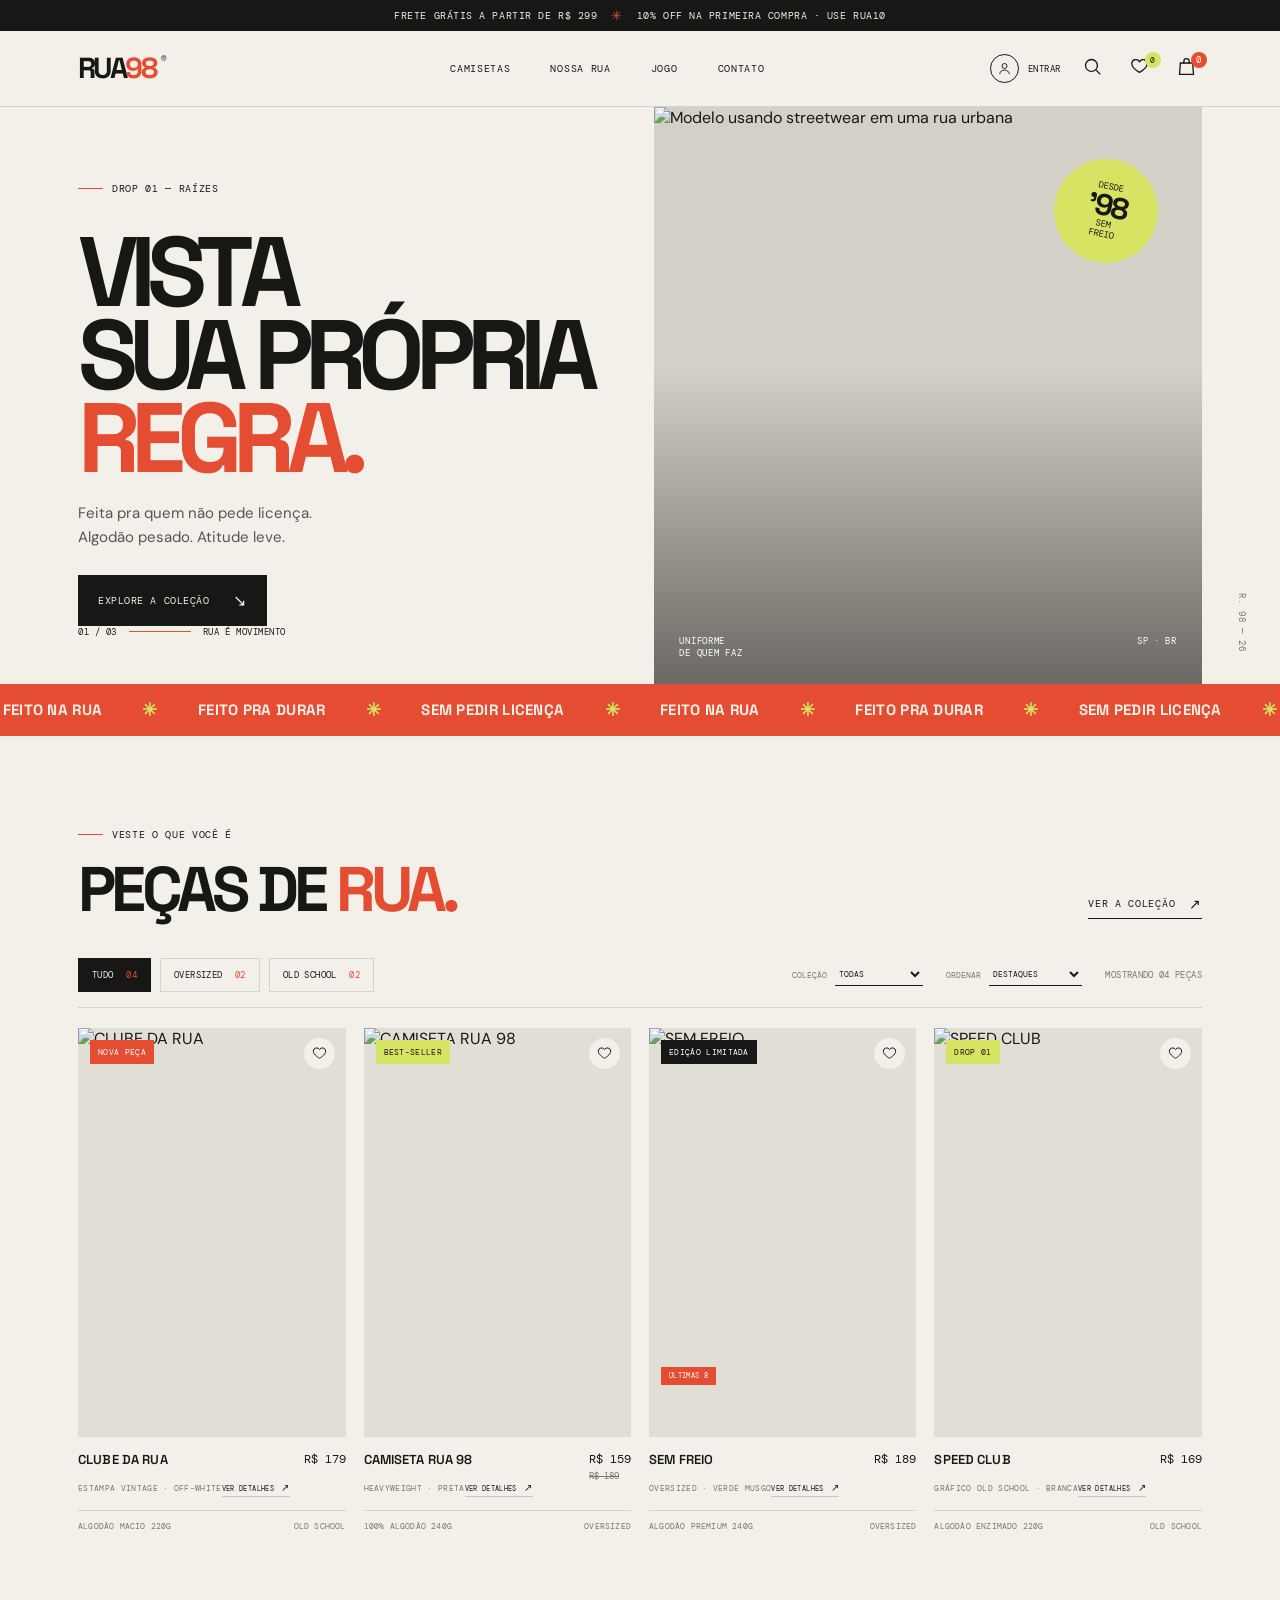
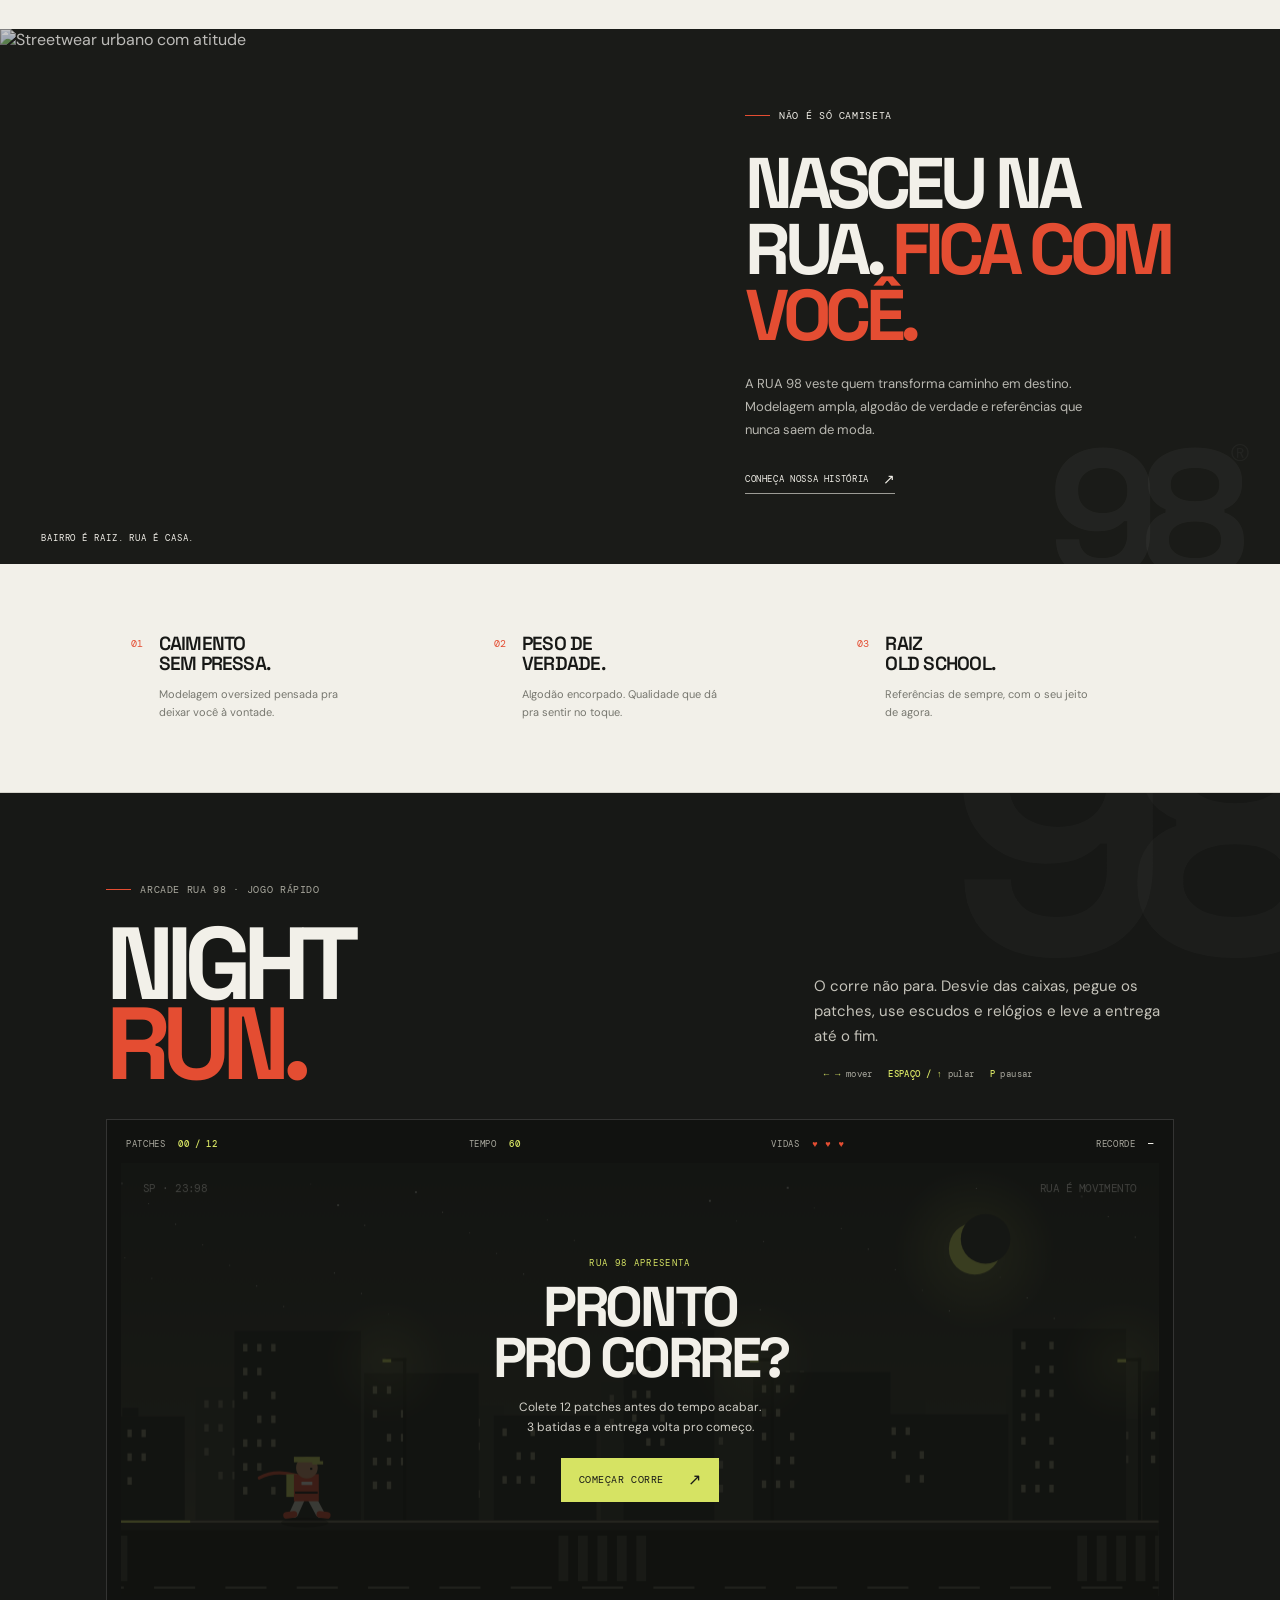
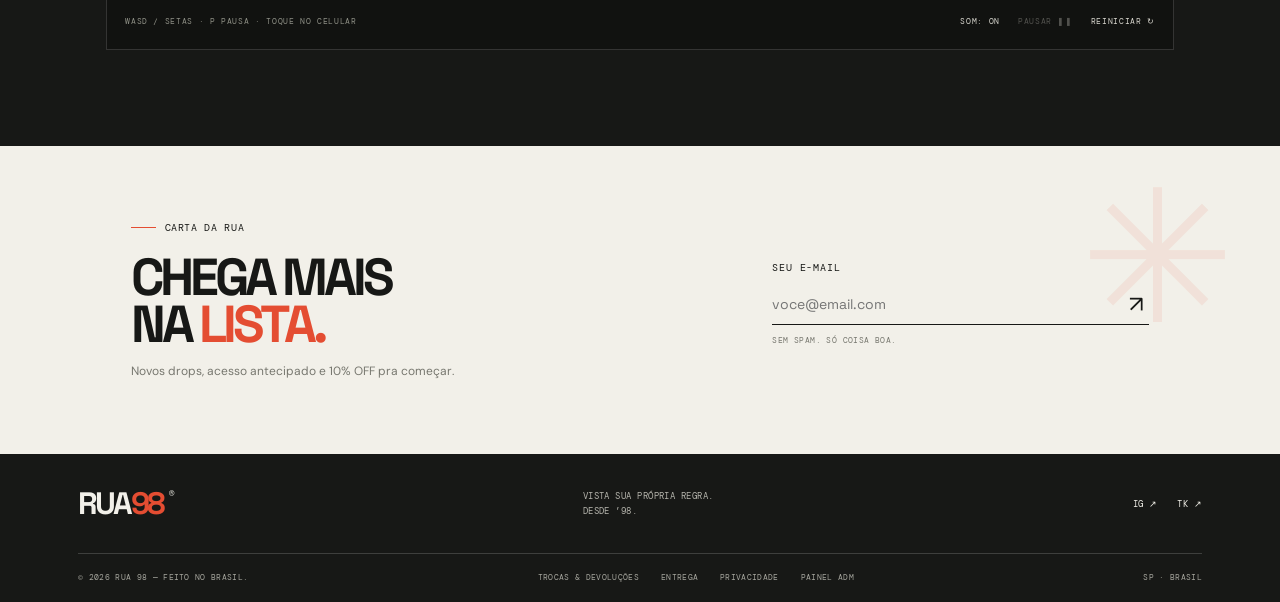
==== commit 619482fd: "Save source and v2 conversation for issue #6 Run: 43228229777 Generation: 43228229777-1794499927747" ====
--- a/index.html
+++ b/index.html
@@ -5,8 +5,32 @@
   <meta name="viewport" content="width=device-width, initial-scale=1">
   <meta name="theme-color" content="#f2f0e9">
   <meta name="description" content="Peças com atitude, feitas pra durar. Descubra a coleção de camisetas oversized e old school da RUA 98.">
+  <meta name="color-scheme" content="light">
+  <meta property="og:type" content="website">
+  <meta property="og:site_name" content="RUA 98">
+  <meta property="og:title" content="RUA 98 — Vista sua própria regra">
+  <meta property="og:description" content="Camisetas oversized e old school em algodão pesado. Frete grátis acima de R$ 299 e 10% OFF na primeira compra.">
+  <meta property="og:image" content="https://images.unsplash.com/photo-1529139574466-a303027c1d8b?auto=format&fit=crop&w=1200&q=80">
+  <meta property="og:locale" content="pt_BR">
+  <meta name="twitter:card" content="summary_large_image">
+  <meta name="twitter:title" content="RUA 98 — Vista sua própria regra">
+  <meta name="twitter:description" content="Camisetas oversized e old school em algodão pesado. Feito na rua, feito pra durar.">
+  <meta name="twitter:image" content="https://images.unsplash.com/photo-1529139574466-a303027c1d8b?auto=format&fit=crop&w=1200&q=80">
   <link rel="icon" href="data:image/svg+xml,%3Csvg xmlns='http://www.w3.org/2000/svg' viewBox='0 0 64 64'%3E%3Crect width='64' height='64' fill='%23171816'/%3E%3Ctext x='7' y='45' font-size='34' font-family='Arial' font-weight='700' fill='%23e44d32'%3ER98%3C/text%3E%3C/svg%3E">
   <title>RUA 98 — Vista sua própria regra</title>
+  <script type="application/ld+json">
+    {
+      "@context": "https://schema.org",
+      "@type": "ClothingStore",
+      "name": "RUA 98",
+      "description": "Camisetas oversized e old school em algodão pesado, feitas no Brasil.",
+      "image": "https://images.unsplash.com/photo-1529139574466-a303027c1d8b?auto=format&fit=crop&w=1200&q=80",
+      "priceRange": "R$ 159 - R$ 189",
+      "currenciesAccepted": "BRL",
+      "areaServed": "BR",
+      "address": { "@type": "PostalAddress", "addressLocality": "São Paulo", "addressRegion": "SP", "addressCountry": "BR" }
+    }
+  </script>
   <link rel="preconnect" href="https://fonts.googleapis.com">
   <link rel="preconnect" href="https://fonts.gstatic.com" crossorigin>
   <link href="https://fonts.googleapis.com/css2?family=DM+Mono:wght@400;500&family=DM+Sans:wght@400;500;600;700;800&family=Space+Grotesk:wght@400;500;600;700&display=swap" rel="stylesheet">
@@ -15,14 +39,15 @@
   <link rel="stylesheet" href="street-game.css">
 </head>
 <body>
+  <a class="skip-link" href="#colecao">PULAR PARA A COLEÇÃO</a>
   <div class="announcement"><span>FRETE GRÁTIS A PARTIR DE R$ 299</span><span class="announcement-dot">✳</span><span>10% OFF NA PRIMEIRA COMPRA · USE <b>RUA10</b></span></div>
   <header class="site-header">
     <button class="icon-btn menu-toggle" aria-label="Abrir menu" aria-expanded="false"><span></span><span></span></button>
     <a class="wordmark" href="#inicio" aria-label="RUA 98 início">RUA<span>98</span><i>®</i></a>
     <nav class="main-nav" aria-label="Navegação principal"><a href="#colecao">CAMISETAS</a><a href="#manifesto">NOSSA RUA</a><a href="#jogo">JOGO</a><a href="#footer">CONTATO</a></nav>
-    <div class="header-actions"><button class="icon-btn search-toggle" aria-label="Buscar produtos"><svg viewBox="0 0 24 24"><circle cx="10.8" cy="10.8" r="6.8"/><path d="m16 16 5 5"/></svg></button><button class="icon-btn favorites-toggle" aria-label="Mostrar peças favoritas" aria-pressed="false"><svg viewBox="0 0 24 24"><path d="M20.8 8.7c0 5.2-8.8 10-8.8 10s-8.8-4.8-8.8-10a4.7 4.7 0 0 1 8.8-2.2 4.7 4.7 0 0 1 8.8 2.2Z"/></svg><span class="favorites-count">0</span></button><button class="icon-btn cart-toggle" aria-label="Abrir sacola"><svg viewBox="0 0 24 24"><path d="M5 8h14l1 13H4L5 8Z"/><path d="M9 9V6a3 3 0 0 1 6 0v3"/></svg><span class="cart-count">0</span></button></div>
+    <div class="header-actions"><button class="icon-btn search-toggle" aria-label="Buscar produtos" aria-expanded="false" aria-controls="search-input"><svg viewBox="0 0 24 24"><circle cx="10.8" cy="10.8" r="6.8"/><path d="m16 16 5 5"/></svg></button><button class="icon-btn favorites-toggle" aria-label="Mostrar peças favoritas" aria-pressed="false"><svg viewBox="0 0 24 24"><path d="M20.8 8.7c0 5.2-8.8 10-8.8 10s-8.8-4.8-8.8-10a4.7 4.7 0 0 1 8.8-2.2 4.7 4.7 0 0 1 8.8 2.2Z"/></svg><span class="favorites-count">0</span></button><button class="icon-btn cart-toggle" aria-label="Abrir sacola" aria-expanded="false" aria-controls="cart-drawer"><svg viewBox="0 0 24 24"><path d="M5 8h14l1 13H4L5 8Z"/><path d="M9 9V6a3 3 0 0 1 6 0v3"/></svg><span class="cart-count">0</span></button></div>
   </header>
-  <div class="search-panel"><label for="search-input">O que você procura?</label><div class="search-row"><input id="search-input" type="search" placeholder="Ex: oversized preta"><button class="search-submit">BUSCAR ↗</button></div></div>
+  <div class="search-panel"><label for="search-input">O que você procura?</label><div class="search-row"><input id="search-input" type="search" placeholder="Ex: oversized preta" autocomplete="off"><button class="search-submit">BUSCAR ↗</button></div><div class="search-extras"><div class="search-suggestions"><span>BUSCAS POPULARES</span><button type="button" data-search-term="oversized">OVERSIZED</button><button type="button" data-search-term="preta">PRETA</button><button type="button" data-search-term="old school">OLD SCHOOL</button><button type="button" data-search-term="drop 01">DROP 01</button></div><span class="search-hint" id="search-hint" aria-live="polite"></span></div></div>
   <main>
     <section class="hero" id="inicio">
       <div class="hero-copy"><div class="eyebrow"><span class="eyebrow-line"></span> DROP 01 — OUTONO / INVERNO 26</div><h1>VISTA<br>SUA PRÓPRIA<br><span>REGRA.</span></h1><p>Feita pra quem não pede licença.<br>Algodão pesado. Atitude leve.</p><a class="button button-dark" href="#colecao">EXPLORE A COLEÇÃO <span>↘</span></a><div class="hero-footnote"><span>01 / 03</span><span class="hero-footnote-line"></span><span>RUA É MOVIMENTO</span></div></div>
@@ -42,6 +67,10 @@
       <div class="empty-products" hidden><span class="empty-text">NENHUMA PEÇA ENCONTRADA.</span> <button class="clear-search">LIMPAR BUSCA ↗</button></div>
       <a class="button button-outline mobile-collection-link" href="#colecao">VER TODAS AS PEÇAS ↗</a>
     </section>
+    <section class="recently-viewed section-wrap" id="recentes" hidden>
+      <div class="section-heading"><div><div class="eyebrow"><span class="eyebrow-line"></span> DE VOLTA AO CORRE</div><h2>VISTOS POR <span>ÚLTIMO.</span></h2></div><button class="text-link recently-clear" type="button">LIMPAR HISTÓRICO ↗</button></div>
+      <div class="recent-grid" id="recent-grid"></div>
+    </section>
     <section class="manifesto" id="manifesto"><div class="manifesto-image"><img src="https://images.unsplash.com/photo-1529139574466-a303027c1d8b?auto=format&fit=crop&w=1200&q=80" alt="Streetwear urbano com atitude" loading="lazy"><span class="image-label">BAIRRO É RAIZ. RUA É CASA.</span></div><div class="manifesto-copy"><div class="eyebrow"><span class="eyebrow-line"></span> NÃO É SÓ CAMISETA</div><h2>NASCEU NA<br>RUA. <span>FICA COM<br>VOCÊ.</span></h2><p>A RUA 98 veste quem transforma caminho em destino. Modelagem ampla, algodão de verdade e referências que nunca saem de moda.</p><a class="text-link" href="#footer">CONHEÇA NOSSA HISTÓRIA <span>↗</span></a><div class="manifesto-mark">98<span>®</span></div></div></section>
     <section class="values"><div><span class="value-number">01</span><h3>CAIMENTO<br>SEM PRESSA.</h3><p>Modelagem oversized pensada pra deixar você à vontade.</p></div><div><span class="value-number">02</span><h3>PESO DE<br>VERDADE.</h3><p>Algodão encorpado. Qualidade que dá pra sentir no toque.</p></div><div><span class="value-number">03</span><h3>RAIZ<br>OLD SCHOOL.</h3><p>Referências de sempre, com o seu jeito de agora.</p></div></section>
     <section class="street-game" id="jogo" aria-labelledby="game-title">
@@ -57,7 +86,7 @@
     <section class="newsletter"><div><div class="eyebrow"><span class="eyebrow-line"></span> CARTA DA RUA</div><h2>CHEGA MAIS<br>NA <span>LISTA.</span></h2><p>Novos drops, acesso antecipado e 10% OFF pra começar.</p></div><form class="newsletter-form"><label for="email">SEU E-MAIL</label><div class="email-row"><input type="email" id="email" placeholder="voce@email.com" required><button type="submit" aria-label="Cadastrar e-mail">↗</button></div><span class="form-note">SEM SPAM. SÓ COISA BOA.</span></form><span class="newsletter-star">✳</span></section>
   </main>
   <footer id="footer"><div class="footer-top"><a class="wordmark footer-logo" href="#inicio">RUA<span>98</span><i>®</i></a><p>VISTA SUA PRÓPRIA REGRA.<br>DESDE ’98.</p><div class="social-links"><a href="#footer" aria-label="Instagram">IG ↗</a><a href="#footer" aria-label="TikTok">TK ↗</a></div></div><div class="footer-bottom"><span>© 2026 RUA 98 — FEITO NO BRASIL.</span><div><a href="#footer" data-info="returns">TROCAS & DEVOLUÇÕES</a><a href="#footer" data-info="shipping">ENTREGA</a><a href="#footer" data-info="privacy">PRIVACIDADE</a><a href="admin.html">PAINEL ADM</a></div><span>SP · BRASIL</span></div></footer>
-  <div class="drawer-scrim"></div><aside class="cart-drawer" aria-label="Sacola de compras" aria-hidden="true"><div class="drawer-header"><div><span class="eyebrow">SEU PRÓXIMO UNIFORME</span><h2>SACOLA <span class="drawer-item-count">(0)</span></h2></div><button class="close-drawer" aria-label="Fechar sacola">×</button></div><div class="cart-items"></div><div class="cart-empty"><span>✳</span><h3>SUA SACOLA<br>ESTÁ VAZIA.</h3><p>Tem muita rua pra explorar.</p><button class="button button-dark continue-shopping">VER AS PEÇAS ↗</button></div><div class="cart-footer"><div class="shipping-progress"><span>FRETE GRÁTIS A PARTIR DE R$ 299</span><div class="progress-track"><i></i></div></div><div class="subtotal"><span>SUBTOTAL</span><b>R$ 0</b></div><button class="button button-dark checkout-btn">FINALIZAR COMPRA <span>↗</span></button><span class="checkout-note">FRETE E DESCONTOS CALCULADOS NO CHECKOUT</span></div></aside>
+  <div class="drawer-scrim"></div><aside class="cart-drawer" id="cart-drawer" aria-label="Sacola de compras" aria-hidden="true"><div class="drawer-header"><div><span class="eyebrow">SEU PRÓXIMO UNIFORME</span><h2>SACOLA <span class="drawer-item-count">(0)</span></h2></div><button class="close-drawer" aria-label="Fechar sacola">×</button></div><div class="cart-items"></div><div class="cart-empty"><span>✳</span><h3>SUA SACOLA<br>ESTÁ VAZIA.</h3><p>Tem muita rua pra explorar.</p><button class="button button-dark continue-shopping">VER AS PEÇAS ↗</button></div><div class="cart-footer"><div class="shipping-progress"><span>FRETE GRÁTIS A PARTIR DE R$ 299</span><div class="progress-track"><i></i></div></div><div class="subtotal"><span>SUBTOTAL</span><b>R$ 0</b></div><button class="button button-dark checkout-btn">FINALIZAR COMPRA <span>↗</span></button><span class="checkout-note">FRETE E DESCONTOS CALCULADOS NO CHECKOUT</span></div></aside>
   <div class="toast" role="status" aria-live="polite"></div>
   <script src="store.js"></script>
   <script src="auth-ui.js"></script>
--- a/extras.css
+++ b/extras.css
@@ -574,3 +574,108 @@
 @media (max-width: 380px) {
   .header-actions { gap: 8px; }
 }
+
+/* ---------- acessibilidade ---------- */
+.skip-link {
+  position: fixed; left: 12px; top: -90px; z-index: 200;
+  background: var(--ink); color: var(--paper); padding: 11px 17px;
+  font: 8px var(--mono); letter-spacing: .06em; transition: top .18s;
+}
+.skip-link:focus { top: 12px; }
+
+/* ---------- busca ampliada ---------- */
+.search-extras { display: flex; align-items: center; justify-content: space-between; gap: 12px; margin-top: 14px; flex-wrap: wrap; }
+.search-suggestions { display: flex; align-items: center; gap: 7px; flex-wrap: wrap; }
+.search-suggestions > span { font: 6.5px var(--mono); color: var(--muted); letter-spacing: .05em; }
+.search-suggestions button {
+  border: 1px solid var(--line); background: none; padding: 6px 9px; cursor: pointer;
+  font: 6.5px var(--mono); letter-spacing: .04em; transition: .15s;
+}
+.search-suggestions button:hover,
+.search-suggestions button:focus-visible { background: var(--ink); color: var(--paper); border-color: var(--ink); }
+.search-hint { font: 7px var(--mono); color: var(--red); letter-spacing: .03em; }
+.search-hint:empty { display: none; }
+
+/* ---------- vistos por último ---------- */
+.recently-viewed { padding-top: 0; }
+.recently-clear {
+  background: none; border: 0; border-bottom: 1px solid var(--ink); padding: 0 0 4px;
+  font: 7px var(--mono); letter-spacing: .05em; cursor: pointer;
+}
+.recently-clear:hover { color: var(--red); border-color: var(--red); }
+.recent-grid { display: grid; grid-template-columns: repeat(4, 1fr); gap: 16px; margin-top: 26px; }
+.recent-card { background: #efede4; min-width: 0; }
+.recent-media {
+  display: block; width: 100%; border: 0; padding: 0; background: #ddd9cf; cursor: zoom-in;
+  aspect-ratio: 4 / 5; overflow: hidden;
+}
+.recent-media img { width: 100%; height: 100%; object-fit: cover; filter: saturate(.8); transition: transform .5s; }
+.recent-media:hover img { transform: scale(1.04); }
+.recent-info { display: flex; align-items: flex-start; justify-content: space-between; gap: 8px; padding: 11px 12px; }
+.recent-info b { display: block; font: 600 9.5px var(--display); letter-spacing: .01em; }
+.recent-info span { display: block; font: 6px var(--mono); color: var(--muted); margin-top: 3px; }
+.recent-info strong { font: 500 9px var(--mono); white-space: nowrap; }
+
+/* ---------- estoque baixo no card ---------- */
+.stock-flag {
+  position: absolute; left: 12px; bottom: 52px; z-index: 2;
+  background: var(--red); color: #fff; padding: 5px 8px;
+  font: 6.5px var(--mono); letter-spacing: .05em;
+}
+
+/* ---------- links do detalhe do produto ---------- */
+.product-detail-links { display: flex; align-items: center; gap: 20px; margin-top: 16px; flex-wrap: wrap; }
+.product-detail-links .size-guide-link { margin-top: 0; }
+
+/* ---------- rastreio e ações do pedido ---------- */
+.order-tracking {
+  display: flex; align-items: center; gap: 12px; flex-wrap: wrap;
+  background: #e9e6dc; padding: 10px 17px; border-bottom: 1px solid var(--line);
+}
+.order-tracking span { font: 6.5px var(--mono); color: var(--muted); letter-spacing: .04em; }
+.order-tracking b { font: 500 9.5px var(--mono); letter-spacing: .05em; }
+.order-tracking button {
+  margin-left: auto; border: 1px solid var(--line); background: none; padding: 5px 9px;
+  font: 6.5px var(--mono); cursor: pointer;
+}
+.order-tracking button:hover { border-color: var(--ink); }
+.account-order-actions {
+  display: flex; align-items: center; gap: 9px; flex-wrap: wrap;
+  padding: 12px 17px; border-top: 1px solid var(--line);
+}
+.account-reorder,
+.account-cancel {
+  border: 1px solid var(--ink); background: none; padding: 9px 13px; cursor: pointer;
+  font: 7px var(--mono); letter-spacing: .04em; transition: .15s;
+}
+.account-reorder { background: var(--ink); color: var(--paper); display: inline-flex; align-items: center; gap: 9px; }
+.account-reorder:hover { background: var(--red); border-color: var(--red); }
+.account-reorder span { font-size: 11px; }
+.account-reorder:disabled { opacity: .55; cursor: wait; }
+.account-cancel { border-color: #d8a79e; color: #952f1e; }
+.account-cancel:hover { background: var(--red); border-color: var(--red); color: #fff; }
+.account-cancel.is-confirming { background: var(--red); border-color: var(--red); color: #fff; }
+
+/* ---------- movimento reduzido ---------- */
+@media (prefers-reduced-motion: reduce) {
+  html { scroll-behavior: auto; }
+  *, *::before, *::after {
+    animation-duration: .01ms !important;
+    animation-iteration-count: 1 !important;
+    transition-duration: .01ms !important;
+  }
+  .ticker-track { animation: none; }
+}
+
+@media (max-width: 900px) {
+  .recent-grid { grid-template-columns: repeat(2, 1fr); }
+}
+@media (max-width: 600px) {
+  .recent-grid { gap: 11px; }
+  .recent-info { display: block; padding: 9px 10px; }
+  .recent-info strong { display: block; margin-top: 5px; }
+  .stock-flag { left: 7px; bottom: 45px; padding: 4px 6px; font-size: 6px; }
+  .search-extras { gap: 9px; }
+  .order-tracking { padding: 9px 12px; }
+  .account-order-actions { padding: 11px 12px; }
+}
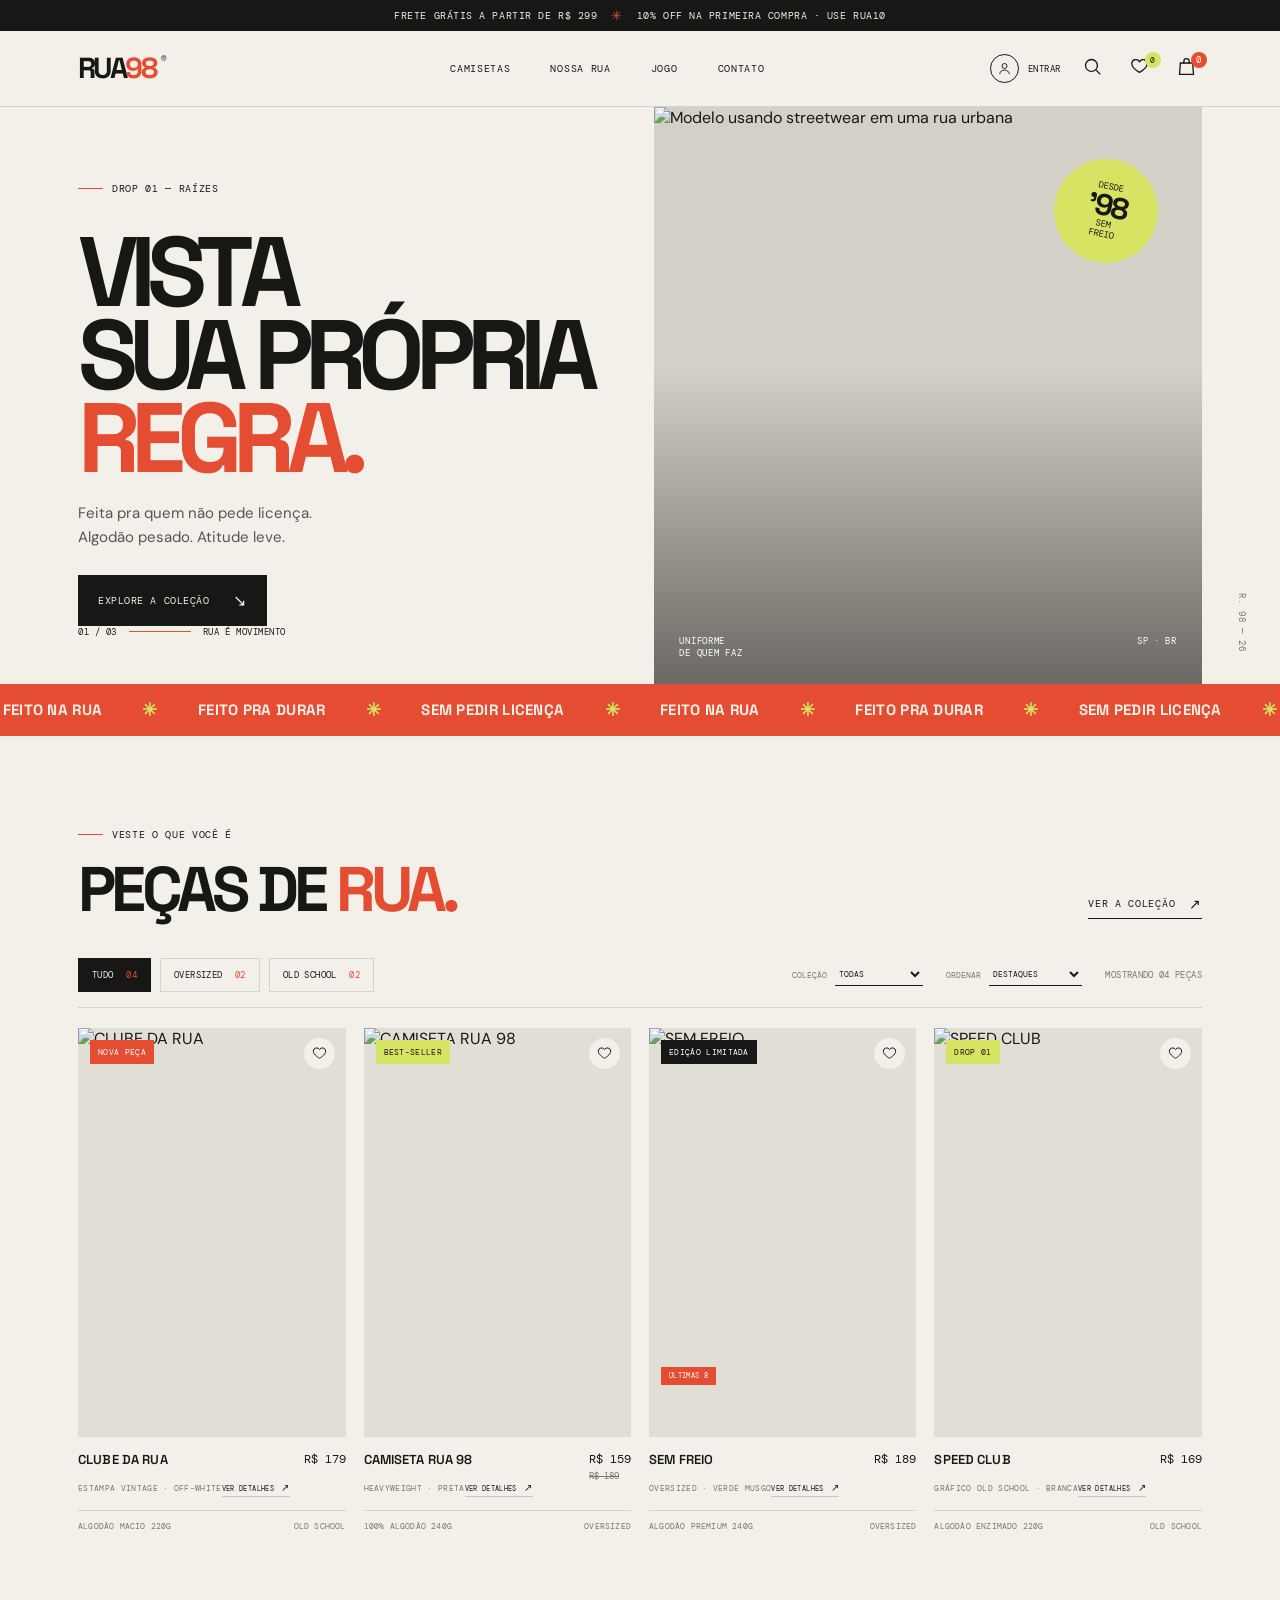
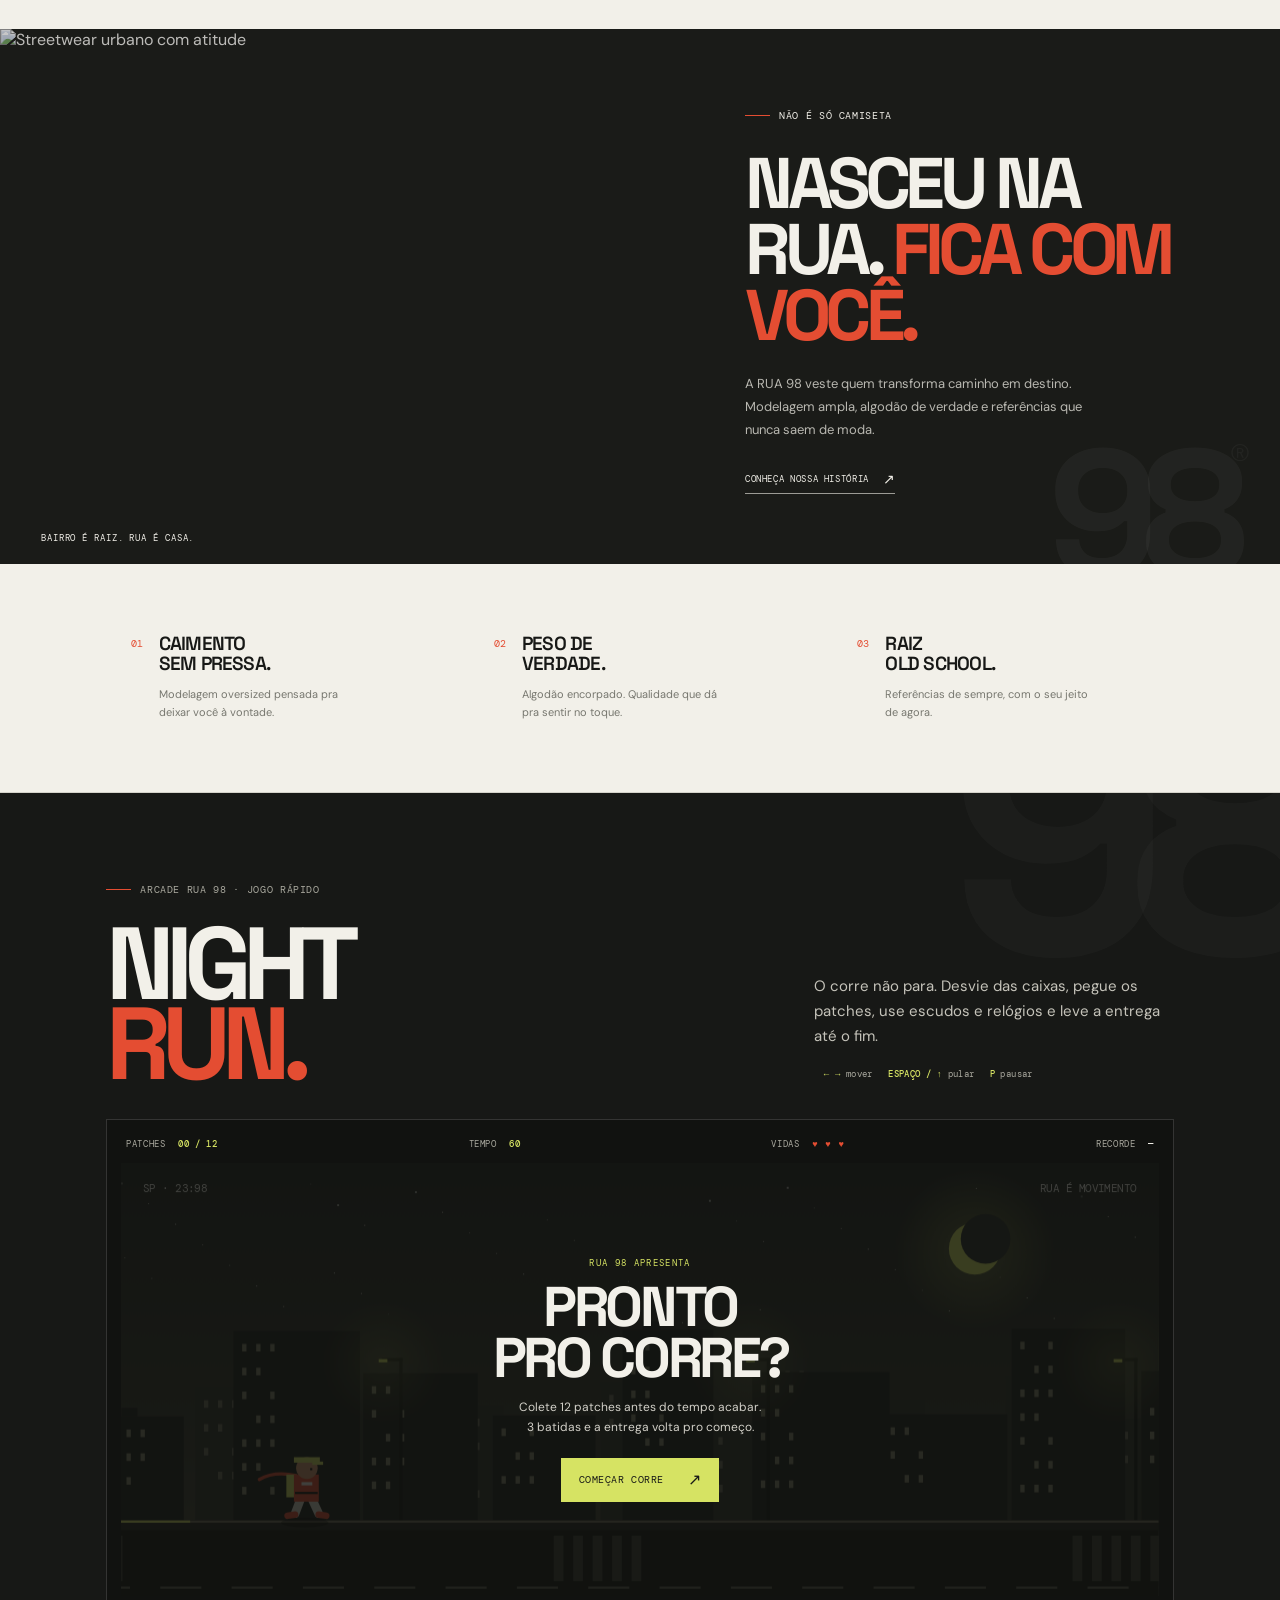
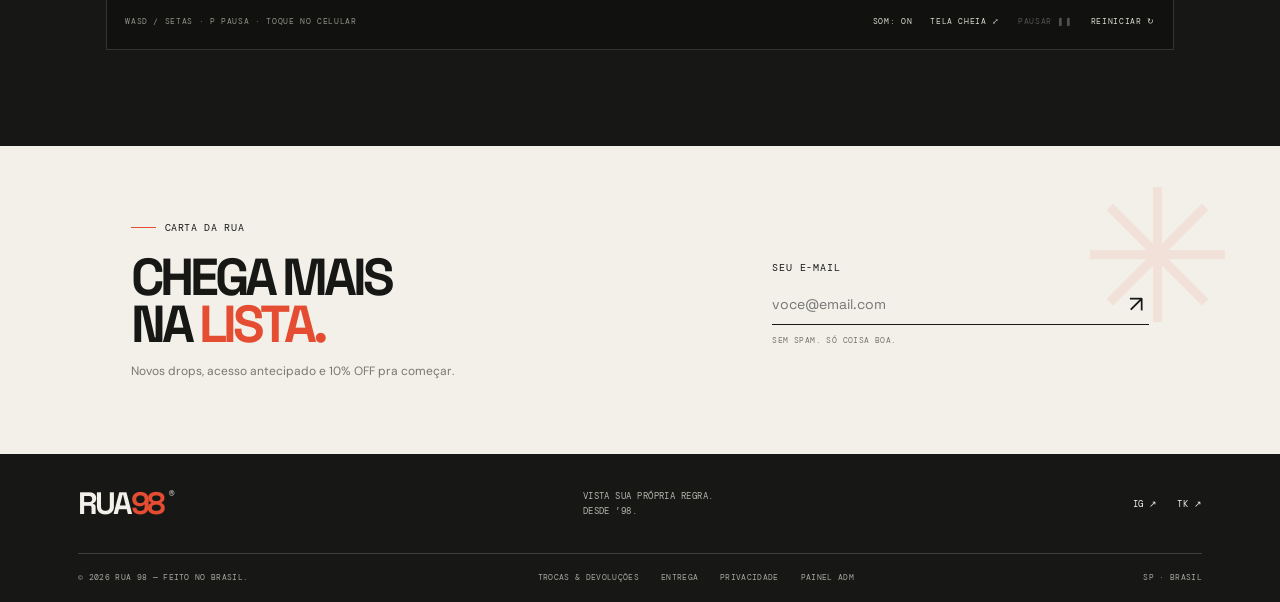
==== commit 6e683537: "Save source and v2 conversation for issue #7 Run: 43402865089 Generation: 43402865089-1794563591899" ====
--- a/index.html
+++ b/index.html
@@ -78,8 +78,9 @@
       <div class="game-shell">
         <div class="game-hud"><span>PATCHES <b id="game-score">00 / 12</b></span><span>TEMPO <b id="game-time">60</b></span><span>VIDAS <b id="game-lives">♥ ♥ ♥</b></span><span class="game-record">RECORDE <b id="game-best">—</b></span></div>
         <div class="game-stage is-overlay-open"><canvas id="street-canvas" width="960" height="400" tabindex="0" aria-label="Jogo Night Run. Desvie dos obstáculos e colete 12 patches. Use as setas ou A e D para mover, espaço ou seta para cima para pular e P para pausar.">Seu navegador não suporta canvas.</canvas><div class="game-overlay" id="game-overlay"><span class="overlay-kicker" id="overlay-kicker">RUA 98 APRESENTA</span><strong id="overlay-title">PRONTO<br>PRO CORRE?</strong><p id="overlay-copy">Colete 12 patches antes do tempo acabar.<br>3 batidas e a entrega volta pro começo.</p><button class="button button-dark" id="game-start" type="button">COMEÇAR CORRE <span>↗</span></button></div></div>
+        <div class="game-reward" id="game-reward" hidden><div><span>PRÊMIO NIGHT RUN</span><b>15% OFF NA PRÓXIMA COMPRA</b></div><div class="game-reward-code"><code id="game-reward-code">NIGHTRUN15</code><button type="button" id="game-reward-copy">COPIAR CUPOM ↗</button></div></div>
         <div class="game-controls" aria-label="Controles do jogo"><button type="button" data-control="left" aria-label="Mover para esquerda">←</button><button type="button" data-control="jump" aria-label="Pular">PULAR <span>↑</span></button><button type="button" data-control="right" aria-label="Mover para direita">→</button></div>
-        <div class="game-foot"><span>WASD / SETAS · P PAUSA · TOQUE NO CELULAR</span><div class="game-foot-actions"><button type="button" id="game-sound" aria-pressed="true">SOM: ON</button><button type="button" id="game-pause" aria-label="Pausar jogo" disabled>PAUSAR ❚❚</button><button type="button" id="game-reset">REINICIAR ↻</button></div></div>
+        <div class="game-foot"><span>WASD / SETAS · P PAUSA · TOQUE NO CELULAR</span><div class="game-foot-actions"><button type="button" id="game-sound" aria-pressed="true">SOM: ON</button><button type="button" id="game-fullscreen" aria-pressed="false">TELA CHEIA ⤢</button><button type="button" id="game-pause" aria-label="Pausar jogo" disabled>PAUSAR ❚❚</button><button type="button" id="game-reset">REINICIAR ↻</button></div></div>
         <p class="sr-only" id="game-status" aria-live="polite"></p>
       </div>
     </section>
--- a/street-game.css
+++ b/street-game.css
@@ -109,6 +109,80 @@
   aspect-ratio: 12/5;
   touch-action: none;
   outline: none;
+}
+.game-reward {
+  display: flex;
+  align-items: center;
+  justify-content: space-between;
+  gap: 14px;
+  margin-top: 12px;
+  padding: 10px 12px;
+  background: var(--green);
+  color: var(--ink);
+  line-height: 1.35;
+}
+.game-reward[hidden] {
+  display: none;
+}
+.game-reward > div {
+  display: flex;
+  align-items: baseline;
+  gap: 10px;
+  flex-wrap: wrap;
+}
+.game-reward span {
+  font: 8px var(--mono);
+  letter-spacing: .1em;
+}
+.game-reward b {
+  font: 600 11px var(--display);
+  letter-spacing: .01em;
+}
+.game-reward-code {
+  display: flex;
+  align-items: center;
+  gap: 9px;
+}
+.game-reward code {
+  font: 600 12px var(--mono);
+  letter-spacing: .08em;
+  background: #171816;
+  color: var(--green);
+  padding: 7px 9px;
+  white-space: nowrap;
+}
+.game-reward button {
+  border: 1px solid #171816;
+  background: transparent;
+  color: var(--ink);
+  padding: 7px 9px;
+  font: 8px var(--mono);
+  letter-spacing: .05em;
+  cursor: pointer;
+  white-space: nowrap;
+}
+.game-reward button:hover,
+.game-reward button:focus-visible {
+  background: #171816;
+  color: var(--paper);
+}
+.game-shell:fullscreen {
+  max-width: none;
+  width: 100%;
+  height: 100%;
+  padding: 14px 16px;
+  background: #0d0e0c;
+  display: flex;
+  flex-direction: column;
+  justify-content: center;
+}
+.game-shell:fullscreen #street-canvas {
+  width: min(100%, calc((100vh - 175px) * 2.4));
+  margin: 0 auto;
+}
+.game-shell:fullscreen .game-controls {
+  width: min(100%, 860px);
+  margin: 0 auto;
 }
 .game-overlay {
   position: absolute;
@@ -276,6 +350,30 @@
   .game-controls {
     display: grid;
   }
+  .game-reward {
+    align-items: stretch;
+    flex-direction: column;
+    gap: 7px;
+    padding: 8px 9px;
+  }
+  .game-reward > div {
+    justify-content: space-between;
+    gap: 5px;
+  }
+  .game-reward span {
+    font-size: 7px;
+  }
+  .game-reward b {
+    font-size: 9px;
+  }
+  .game-reward code {
+    font-size: 10px;
+    padding: 6px 7px;
+  }
+  .game-reward button {
+    font-size: 7px;
+    padding: 6px 7px;
+  }
   .game-foot {
     font-size: 7px;
     flex-wrap: wrap;
